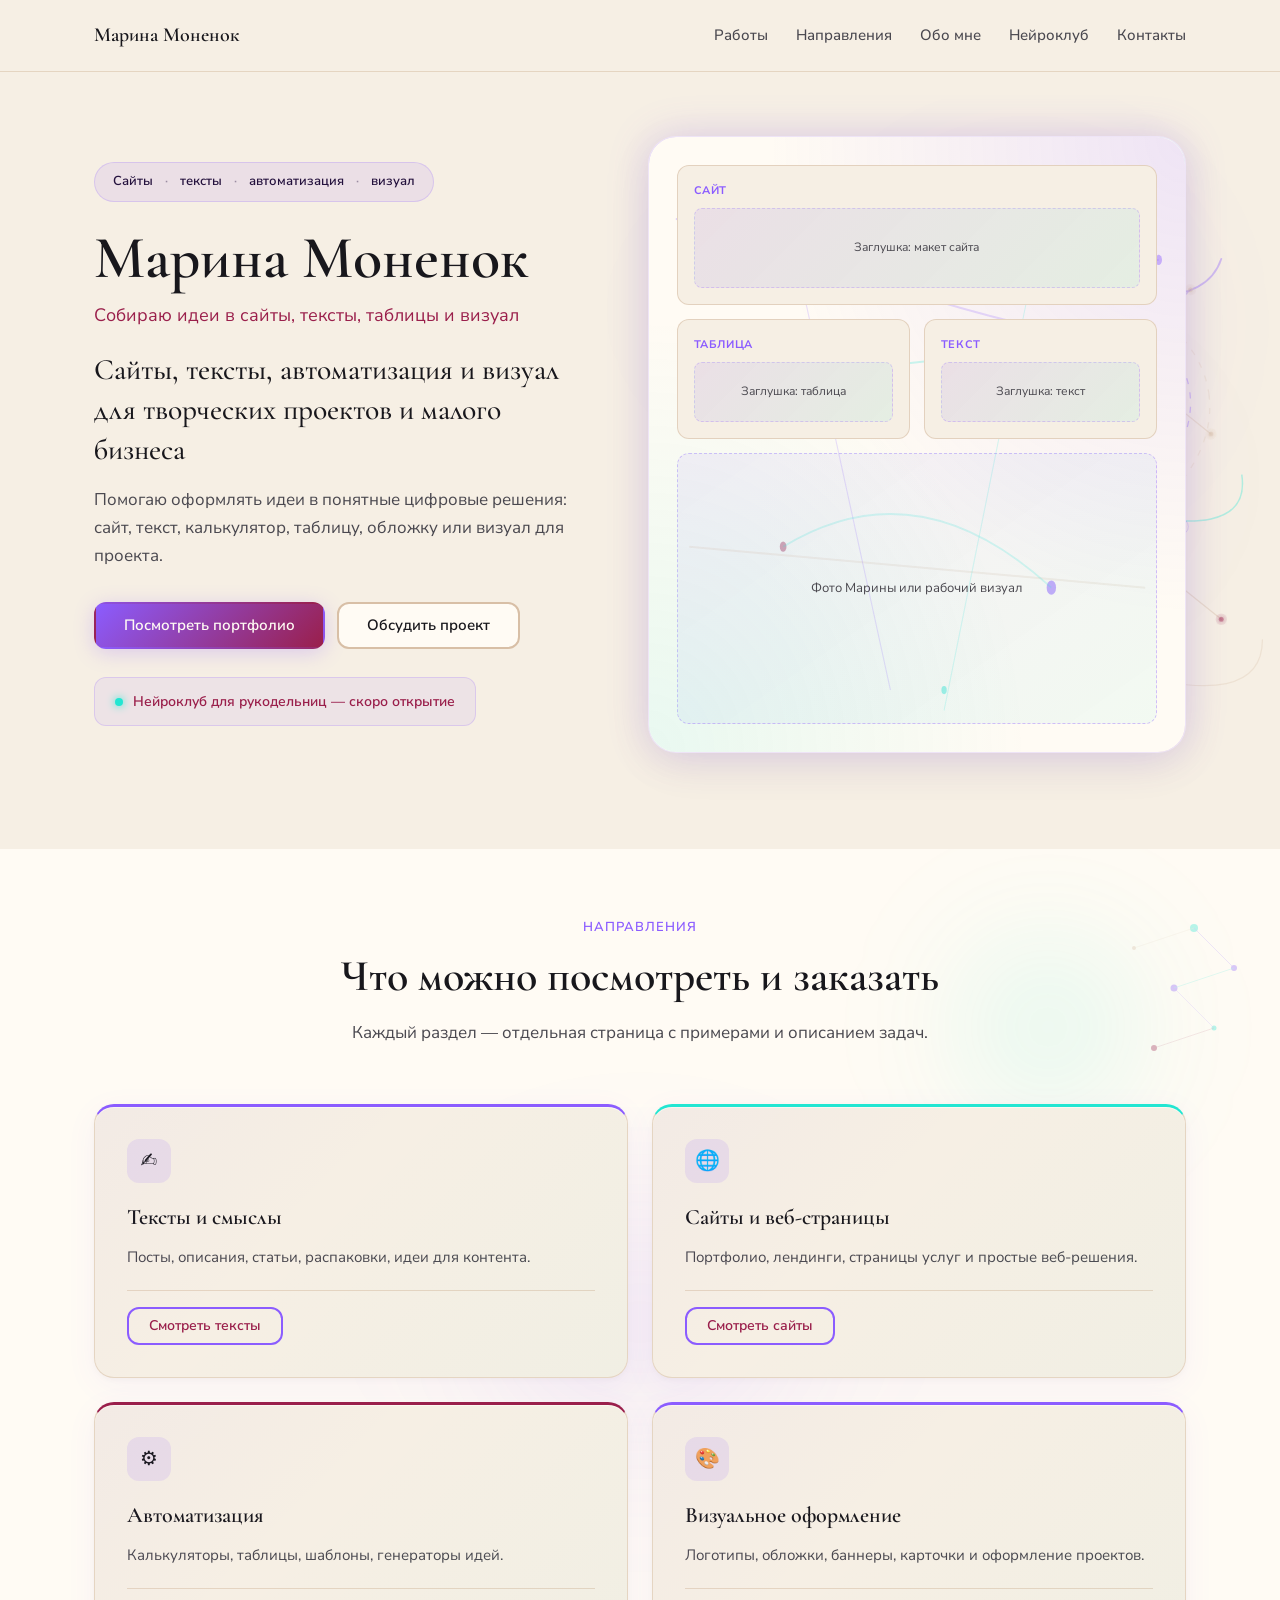
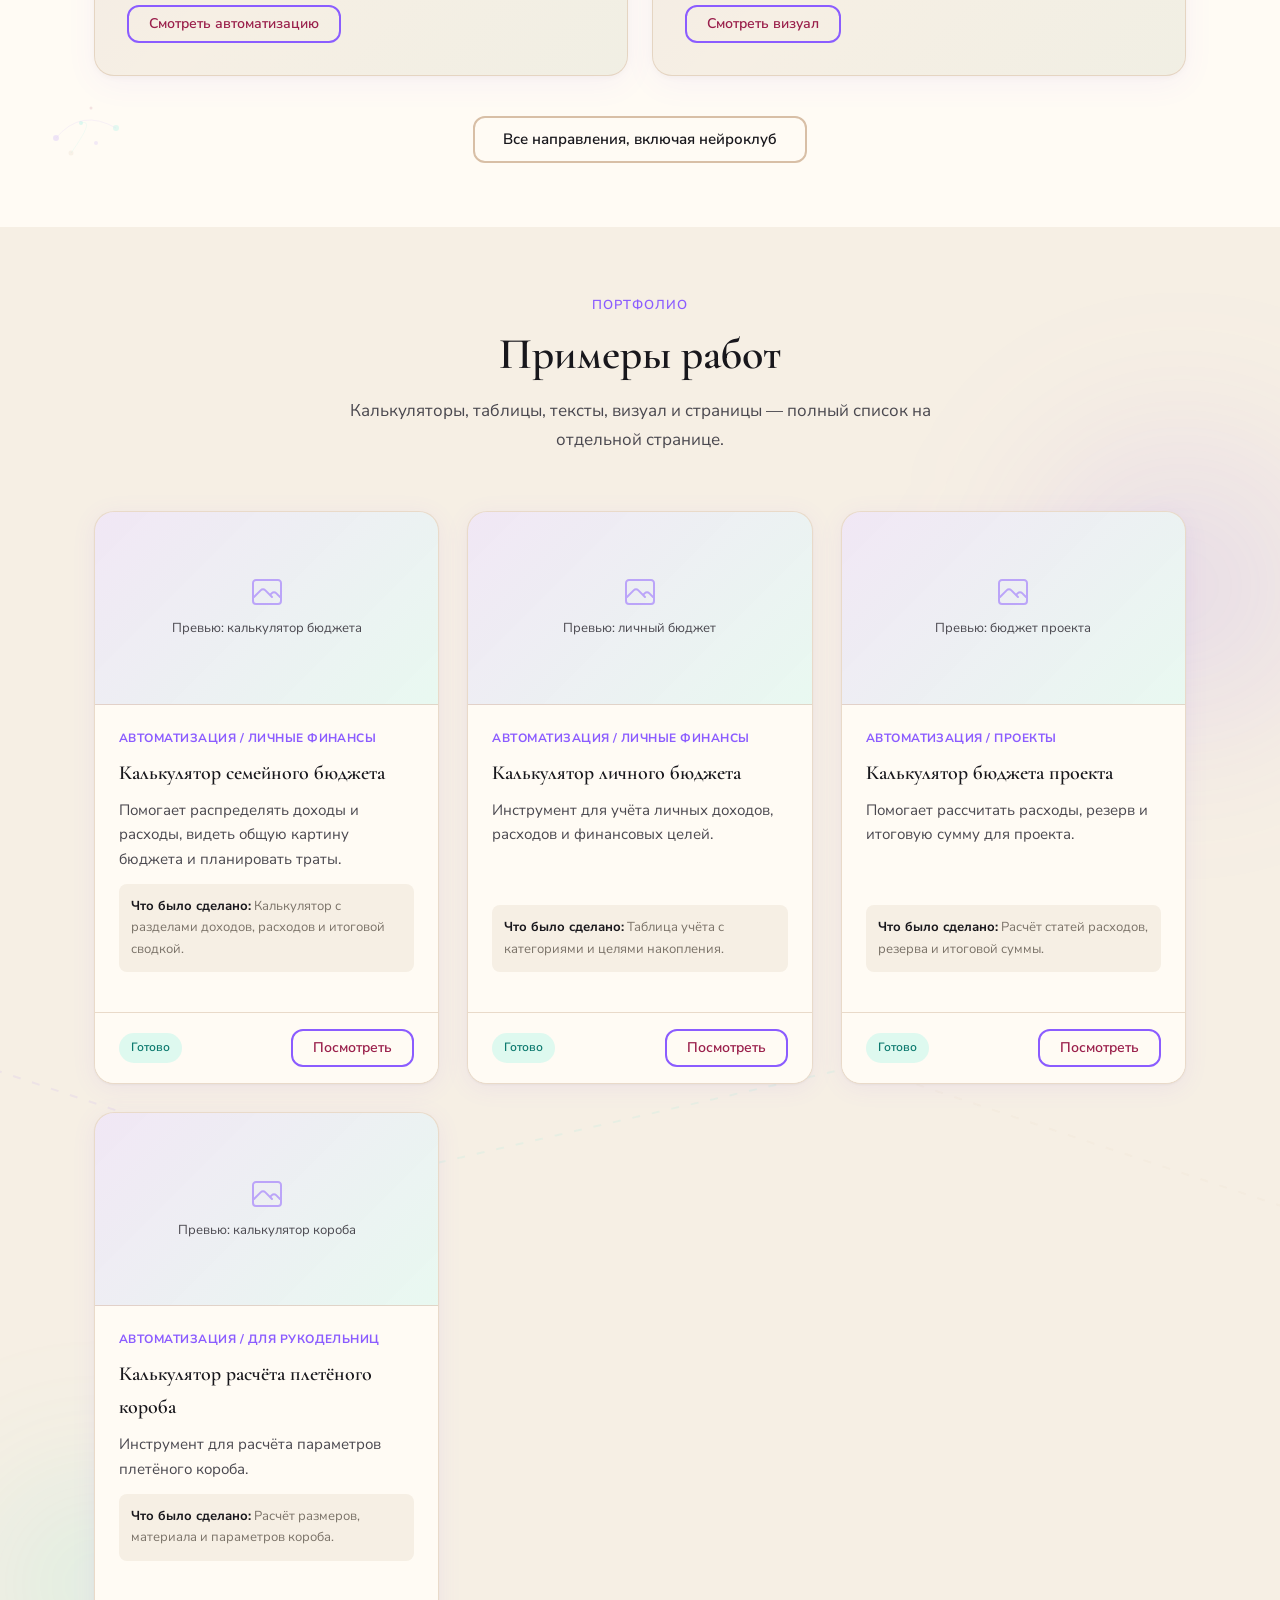
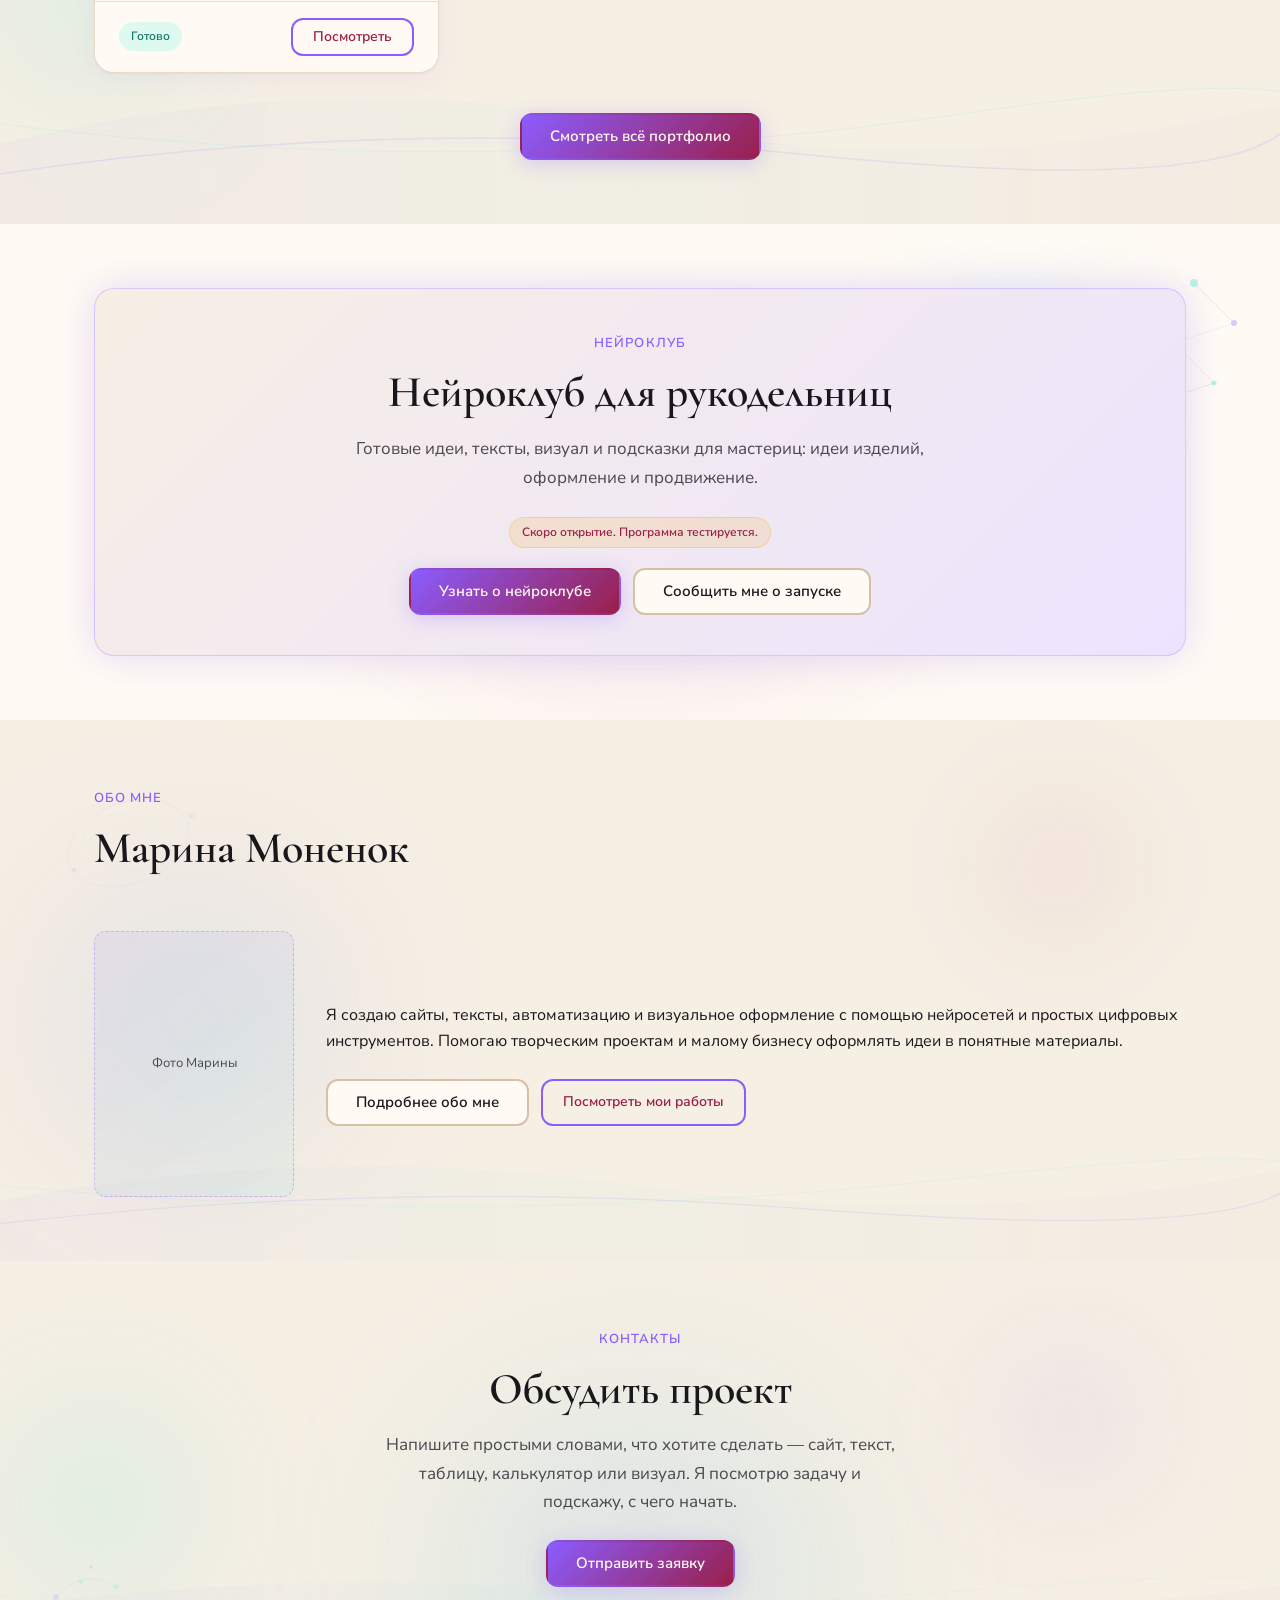
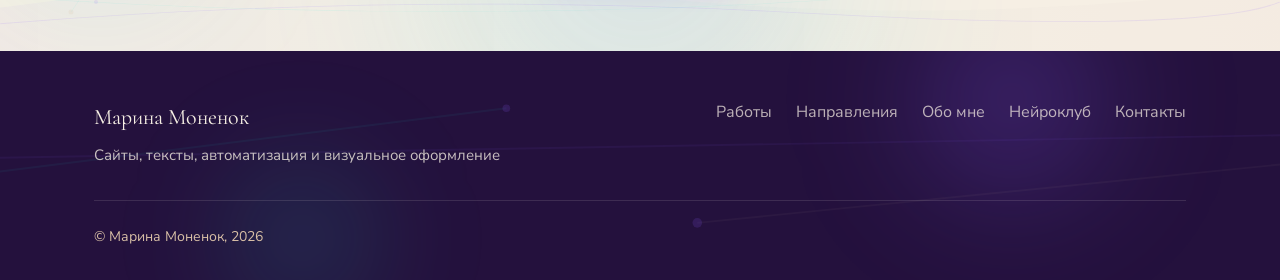
==== index.html @ 96274620 "цвет отдельные страницы" ====
<!DOCTYPE html>
<html lang="ru">
<head>
  <meta charset="UTF-8">
  <meta name="viewport" content="width=device-width, initial-scale=1.0">
  <meta name="description" content="Марина Моненок — сайты, тексты, автоматизация и визуал для творческих проектов и малого бизнеса">
  <title>Марина Моненок — сайты, тексты, автоматизация и визуал</title>
  <link rel="preconnect" href="https://fonts.googleapis.com">
  <link rel="preconnect" href="https://fonts.gstatic.com" crossorigin>
  <link href="https://fonts.googleapis.com/css2?family=Cormorant+Garamond:wght@500;600;700&family=Nunito+Sans:wght@400;500;600;700&display=swap" rel="stylesheet">
  <link rel="stylesheet" href="css/styles.css">
</head>
<body data-page="home">

  <div id="site-header"></div>

  <main>

    <!-- Главный экран -->
    <section id="hero" class="section section--hero">
      <div class="container">
        <div class="hero__grid">
          <div class="hero__content">
            <div class="hero__badge">
              <span>Сайты</span><span>тексты</span><span>автоматизация</span><span>визуал</span>
            </div>
            <h1 class="hero__name">Марина Моненок</h1>
            <p class="hero__tagline">Собираю идеи в сайты, тексты, таблицы и визуал</p>
            <p class="hero__title">Сайты, тексты, автоматизация и визуал для творческих проектов и малого бизнеса</p>
            <p class="hero__subtitle">Помогаю оформлять идеи в понятные цифровые решения: сайт, текст, калькулятор, таблицу, обложку или визуал для проекта.</p>
            <div class="hero__actions btn-group">
              <a href="portfolio.html" class="btn btn--primary">Посмотреть портфолио</a>
              <a href="contacts.html" class="btn btn--secondary">Обсудить проект</a>
            </div>
            <a href="neuroclub.html" class="hero__notice">
              <span class="hero__notice-dot"></span>
              Нейроклуб для рукодельниц — скоро открытие
            </a>
          </div>
          <div class="hero__visual">
            <div id="neural-hero-art" class="neural-hero-art"></div>
            <div class="hero__collage">
              <div class="hero__collage-frame">
                <div class="hero__collage-windows">
                  <div class="hero__window hero__window--site">
                    <p class="hero__window-label">Сайт</p>
                    <div class="hero__window-placeholder">Заглушка: макет сайта</div>
                  </div>
                  <div class="hero__window">
                    <p class="hero__window-label">Таблица</p>
                    <div class="hero__window-placeholder">Заглушка: таблица</div>
                  </div>
                  <div class="hero__window">
                    <p class="hero__window-label">Текст</p>
                    <div class="hero__window-placeholder">Заглушка: текст</div>
                  </div>
                </div>
                <div class="hero__collage-photo img-placeholder img-placeholder--wide">
                  <span>Фото Марины или рабочий визуал</span>
                </div>
              </div>
            </div>
          </div>
        </div>
      </div>
    </section>

    <!-- Краткие направления -->
    <section id="directions-preview" class="section section--directions section--preview">
      <div class="container">
        <header class="section-header section-header--center">
          <span class="section-label">Направления</span>
          <h2 class="section-title">Что можно посмотреть и заказать</h2>
          <p class="section-subtitle">Каждый раздел — отдельная страница с примерами и описанием задач.</p>
        </header>
        <div class="directions-grid directions-grid--home">
          <article class="direction-card">
            <div class="direction-card__icon">✍️</div>
            <h3 class="direction-card__title">Тексты и смыслы</h3>
            <p class="direction-card__text">Посты, описания, статьи, распаковки, идеи для контента.</p>
            <div class="direction-card__footer">
              <a href="texts.html" class="btn btn--outline btn--small">Смотреть тексты</a>
            </div>
          </article>
          <article class="direction-card">
            <div class="direction-card__icon">🌐</div>
            <h3 class="direction-card__title">Сайты и веб-страницы</h3>
            <p class="direction-card__text">Портфолио, лендинги, страницы услуг и простые веб-решения.</p>
            <div class="direction-card__footer">
              <a href="web.html" class="btn btn--outline btn--small">Смотреть сайты</a>
            </div>
          </article>
          <article class="direction-card">
            <div class="direction-card__icon">⚙️</div>
            <h3 class="direction-card__title">Автоматизация</h3>
            <p class="direction-card__text">Калькуляторы, таблицы, шаблоны, генераторы идей.</p>
            <div class="direction-card__footer">
              <a href="automation.html" class="btn btn--outline btn--small">Смотреть автоматизацию</a>
            </div>
          </article>
          <article class="direction-card">
            <div class="direction-card__icon">🎨</div>
            <h3 class="direction-card__title">Визуальное оформление</h3>
            <p class="direction-card__text">Логотипы, обложки, баннеры, карточки и оформление проектов.</p>
            <div class="direction-card__footer">
              <a href="visual.html" class="btn btn--outline btn--small">Смотреть визуал</a>
            </div>
          </article>
        </div>
        <div class="preview-more">
          <a href="directions.html" class="btn btn--secondary">Все направления, включая нейроклуб</a>
        </div>
      </div>
    </section>

    <!-- Короткое портфолио (4 карточки) -->
    <section id="portfolio-preview" class="section section--portfolio section--preview neuro-deco neuro-deco--portfolio">
      <div class="container">
        <header class="section-header section-header--center">
          <span class="section-label">Портфолио</span>
          <h2 class="section-title">Примеры работ</h2>
          <p class="section-subtitle">Калькуляторы, таблицы, тексты, визуал и страницы — полный список на отдельной странице.</p>
        </header>
        <div id="portfolio-grid" class="portfolio-grid" data-limit="4"></div>
        <div class="preview-more">
          <a href="portfolio.html" class="btn btn--primary">Смотреть всё портфолио</a>
        </div>
      </div>
    </section>

    <!-- Короткий блок нейроклуба -->
    <section id="neuroclub-preview" class="section section--neuroclub section--preview">
      <div class="container">
        <div class="home-neuroclub-teaser">
          <span class="section-label">Нейроклуб</span>
          <h2 class="section-title">Нейроклуб для рукодельниц</h2>
          <p class="section-subtitle">Готовые идеи, тексты, визуал и подсказки для мастериц: идеи изделий, оформление и продвижение.</p>
          <p style="margin-bottom: 20px;"><span class="status status--soon">Скоро открытие. Программа тестируется.</span></p>
          <div class="btn-group" style="justify-content: center;">
            <a href="neuroclub.html" class="btn btn--primary">Узнать о нейроклубе</a>
            <a href="contacts.html" class="btn btn--secondary">Сообщить мне о запуске</a>
          </div>
        </div>
      </div>
    </section>

    <!-- Кратко обо мне -->
    <section id="about-preview" class="section section--about section--preview">
      <div class="container">
        <header class="section-header">
          <span class="section-label">Обо мне</span>
          <h2 class="section-title">Марина Моненок</h2>
        </header>
        <div class="about-preview">
          <div class="about-preview__photo">
            <div class="img-placeholder img-placeholder--portrait"><span>Фото Марины</span></div>
          </div>
          <div>
            <p>Я создаю сайты, тексты, автоматизацию и визуальное оформление с помощью нейросетей и простых цифровых инструментов. Помогаю творческим проектам и малому бизнесу оформлять идеи в понятные материалы.</p>
            <div class="btn-group" style="margin-top: 24px;">
              <a href="about.html" class="btn btn--secondary">Подробнее обо мне</a>
              <a href="portfolio.html" class="btn btn--outline btn--small">Посмотреть мои работы</a>
            </div>
          </div>
        </div>
      </div>
    </section>

    <!-- Контакты (превью) -->
    <section id="contacts-preview" class="section section--contacts section--preview neuro-deco neuro-deco--contacts">
      <div class="container">
        <div class="home-contacts-teaser">
          <span class="section-label">Контакты</span>
          <h2 class="section-title">Обсудить проект</h2>
          <p>Напишите простыми словами, что хотите сделать — сайт, текст, таблицу, калькулятор или визуал. Я посмотрю задачу и подскажу, с чего начать.</p>
          <a href="contacts.html" class="btn btn--primary">Отправить заявку</a>
        </div>
      </div>
    </section>

  </main>

  <div id="site-footer"></div>

  <script src="js/neural-hero-art.js"></script>
  <script src="js/section-bg.js"></script>
  <script src="js/layout.js"></script>
  <script src="js/portfolio-data.js"></script>
  <script src="js/main.js"></script>
</body>
</html>
---- css/styles.css ----
@import url('section-bg.css');
@import url('neural-hero-art.css');

/* ============================================================
   Марина Моненок — Портфолио
   Палитра, секции, neuro-декор, адаптив
   ============================================================ */

/* --- Цветовая палитра (менять здесь) --- */
:root {
  /* Основа — светлая AI-студия */
  --milk: #F6EFE4;
  --warm-white: #FFFBF4;
  --graphite: #18171C;
  --text-muted: #4A484F;

  /* Из логотипа */
  --cherry: #9A1F4B;
  --cherry-hover: #801940;
  --champagne: #D8BFA6;

  /* Нейро-акценты */
  --neuro-purple: #8B5CFF;
  --neuro-cyan: #22E6D2;
  --cosmic: #24113D;
  --gold: #F2B84B;
  --neuro-black: #0E0B16;

  /* Совместимость имён */
  --linen: #EDE3FF;
  --coffee: var(--champagne);
  --plum: var(--cosmic);
  --lavender: var(--neuro-purple);

  --border-light: rgba(216, 191, 166, 0.55);
  --field-white: #FFFFFF;

  --gradient-cta: linear-gradient(135deg, #8B5CFF 0%, #9A1F4B 100%);
  --gradient-neuro: linear-gradient(135deg, #8B5CFF 0%, #9A1F4B 100%);
  --glow-purple: 0 0 40px rgba(139, 92, 255, 0.22);
  --glow-cyan: 0 0 32px rgba(34, 230, 210, 0.18);
  --glow-form: 0 8px 48px rgba(139, 92, 255, 0.12), 0 0 24px rgba(34, 230, 210, 0.08);

  --font-heading: 'Cormorant Garamond', Georgia, serif;
  --font-body: 'Nunito Sans', system-ui, sans-serif;

  --radius-sm: 8px;
  --radius-md: 12px;
  --radius-lg: 20px;
  --radius-xl: 28px;

  --header-height: 72px;
  --container-max: 1140px;
  --section-padding: 88px;

  /* Neuro-паттерны */
  --neuro-dot: radial-gradient(circle, rgba(139, 92, 255, 0.35) 1.2px, transparent 1.2px),
               radial-gradient(circle, rgba(34, 230, 210, 0.25) 1px, transparent 1px);
  --neuro-grid: linear-gradient(rgba(216, 191, 166, 0.35) 1px, transparent 1px),
                linear-gradient(90deg, rgba(216, 191, 166, 0.35) 1px, transparent 1px);
  --neuro-glow: radial-gradient(ellipse at 70% 40%, rgba(139, 92, 255, 0.14) 0%, transparent 55%),
                radial-gradient(ellipse at 30% 70%, rgba(34, 230, 210, 0.1) 0%, transparent 50%);
}

*, *::before, *::after { box-sizing: border-box; margin: 0; padding: 0; }

html {
  scroll-behavior: smooth;
  scroll-padding-top: calc(var(--header-height) + 16px);
}

body {
  font-family: var(--font-body);
  font-size: 16px;
  line-height: 1.65;
  color: var(--graphite);
  background: var(--milk);
  -webkit-font-smoothing: antialiased;
}

img { max-width: 100%; height: auto; display: block; }
a { color: var(--cherry); text-decoration: none; transition: color 0.2s; }
a:hover { color: var(--cherry-hover); }
ul { list-style: none; }

.container {
  width: 100%;
  max-width: var(--container-max);
  margin: 0 auto;
  padding: 0 24px;
}

/* ============================================================
   NEURO-ДЕКОР — базовые классы (слои в section-bg.css + section-bg.js)
   ============================================================ */
.neuro-deco {
  position: relative;
  isolation: isolate;
  overflow: hidden;
}

.neuro-deco > .container,
.neuro-deco > .footer__inner-wrap {
  position: relative;
  z-index: 2;
}

.neuro-lines {
  position: absolute;
  inset: 0;
  width: 100%;
  height: 100%;
  pointer-events: none;
  z-index: 1;
  opacity: 0.35;
}

.neuro-lines line { stroke: var(--neuro-purple); stroke-width: 1.2; }
.neuro-lines circle { fill: var(--neuro-cyan); stroke: var(--neuro-cyan); }

/* ============================================================
   ТИПОГРАФИКА
   ============================================================ */
.section-label {
  display: inline-block;
  font-size: 0.8125rem;
  font-weight: 600;
  letter-spacing: 0.08em;
  text-transform: uppercase;
  color: var(--neuro-purple);
  margin-bottom: 12px;
}

.section-title {
  font-family: var(--font-heading);
  font-size: clamp(2rem, 4vw, 2.75rem);
  font-weight: 600;
  line-height: 1.2;
  color: var(--graphite);
  margin-bottom: 16px;
}

.section-subtitle {
  font-size: 1.0625rem;
  color: var(--text-muted);
  max-width: 640px;
  line-height: 1.7;
}

.section-header { margin-bottom: 56px; }
.section-header--center { text-align: center; }
.section-header--center .section-subtitle { margin-left: auto; margin-right: auto; }

.subsection-title {
  font-family: var(--font-heading);
  font-size: 1.375rem;
  font-weight: 600;
  margin-bottom: 20px;
  color: var(--graphite);
}

/* ============================================================
   КНОПКИ
   ============================================================ */
.btn {
  display: inline-flex;
  align-items: center;
  justify-content: center;
  gap: 8px;
  padding: 14px 28px;
  font-family: var(--font-body);
  font-size: 0.9375rem;
  font-weight: 600;
  line-height: 1;
  border-radius: var(--radius-md);
  border: 2px solid transparent;
  cursor: pointer;
  transition: all 0.25s ease;
  text-decoration: none;
}

.btn--primary {
  background: var(--gradient-cta);
  color: var(--warm-white);
  border-color: transparent;
  box-shadow: 0 4px 20px rgba(139, 92, 255, 0.25);
}
.btn--primary:hover {
  background: linear-gradient(135deg, #7a4de8 0%, var(--cherry-hover) 100%);
  border-color: transparent;
  color: var(--warm-white);
  transform: translateY(-2px);
  box-shadow: var(--glow-purple), 0 6px 24px rgba(154, 31, 75, 0.3);
}

.btn--secondary {
  background: var(--warm-white);
  color: var(--graphite);
  border-color: var(--champagne);
}
.btn--secondary:hover {
  border-color: var(--neuro-purple);
  color: var(--neuro-purple);
  background: rgba(139, 92, 255, 0.06);
  box-shadow: var(--glow-purple);
}

.btn--gold {
  background: var(--gold);
  color: var(--cosmic);
  border-color: var(--gold);
}
.btn--gold:hover {
  background: #e5a83e;
  color: var(--cosmic);
  box-shadow: 0 4px 16px rgba(242, 184, 75, 0.35);
}

.btn--outline {
  background: transparent;
  color: var(--cherry);
  border-color: var(--neuro-purple);
}
.btn--outline:hover {
  background: var(--neuro-purple);
  color: var(--warm-white);
  border-color: var(--neuro-purple);
}

.btn--outline-light {
  background: var(--warm-white);
  color: var(--graphite);
  border-color: rgba(139, 92, 255, 0.45);
}
.btn--outline-light:hover {
  border-color: var(--neuro-purple);
  color: var(--neuro-purple);
  background: rgba(139, 92, 255, 0.08);
  box-shadow: var(--glow-purple);
}

.btn--small { padding: 10px 20px; font-size: 0.875rem; }
.btn-group { display: flex; flex-wrap: wrap; gap: 12px; }

/* ============================================================
   ЗАГЛУШКИ ИЗОБРАЖЕНИЙ (заменить на <img> позже)
   ============================================================ */
.img-placeholder {
  display: flex;
  align-items: center;
  justify-content: center;
  flex-direction: column;
  gap: 10px;
  background: linear-gradient(145deg, rgba(139, 92, 255, 0.08), rgba(34, 230, 210, 0.06));
  border: 1px dashed rgba(139, 92, 255, 0.35);
  border-radius: var(--radius-md);
  color: var(--text-muted);
  font-size: 0.8125rem;
  text-align: center;
  padding: 16px;
}

.img-placeholder svg {
  width: 32px;
  height: 32px;
  opacity: 0.5;
  stroke: var(--neuro-purple);
}

.img-placeholder--preview {
  aspect-ratio: 16 / 10;
  width: 100%;
  margin-bottom: 16px;
  background: linear-gradient(135deg, rgba(139, 92, 255, 0.12), rgba(34, 230, 210, 0.1));
}

.img-placeholder--square { aspect-ratio: 1; }
.img-placeholder--portrait { aspect-ratio: 3 / 4; }
.img-placeholder--wide { aspect-ratio: 16 / 9; }

/* ============================================================
   ШАПКА
   ============================================================ */
.header {
  position: fixed;
  top: 0; left: 0; right: 0;
  z-index: 1000;
  height: var(--header-height);
  background: rgba(246, 239, 228, 0.92);
  backdrop-filter: blur(14px);
  border-bottom: 1px solid var(--border-light);
}

.header--scrolled {
  box-shadow: 0 4px 28px rgba(139, 92, 255, 0.08);
}

.header__inner {
  display: flex;
  align-items: center;
  justify-content: space-between;
  height: 100%;
}

.header__logo {
  font-family: var(--font-heading);
  font-size: 1.25rem;
  font-weight: 600;
  color: var(--graphite);
}
.header__logo:hover { color: var(--neuro-purple); }

.nav { display: flex; align-items: center; gap: 32px; }
.nav__list { display: flex; gap: 28px; }

.nav__link {
  font-size: 0.9375rem;
  font-weight: 500;
  color: var(--text-muted);
  position: relative;
}
.nav__link::after {
  content: '';
  position: absolute;
  bottom: -4px; left: 0;
  width: 0; height: 2px;
  background: linear-gradient(90deg, var(--neuro-purple), var(--neuro-cyan));
  transition: width 0.25s;
}
.nav__link:hover,
.nav__link--active { color: var(--cherry); }
.nav__link:hover::after,
.nav__link--active::after { width: 100%; }

.nav__toggle {
  display: none;
  flex-direction: column;
  gap: 5px;
  background: none;
  border: none;
  cursor: pointer;
  padding: 8px;
}
.nav__toggle span {
  display: block;
  width: 24px; height: 2px;
  background: var(--graphite);
  border-radius: 2px;
  transition: all 0.3s;
}
.nav__toggle--open span:nth-child(1) { transform: rotate(45deg) translate(5px, 5px); }
.nav__toggle--open span:nth-child(2) { opacity: 0; }
.nav__toggle--open span:nth-child(3) { transform: rotate(-45deg) translate(5px, -5px); }

/* ============================================================
   СЕКЦИИ — базовые + фоны по блокам
   ============================================================ */
.section { padding: var(--section-padding) 0; position: relative; }

/* 1. Hero */
.section--hero {
  background: var(--milk);
  padding-top: calc(var(--header-height) + 64px);
  padding-bottom: 96px;
  min-height: 92vh;
  display: flex;
  align-items: center;
}

.hero__grid {
  display: grid;
  grid-template-columns: 1fr 1.1fr;
  gap: 48px 64px;
  align-items: center;
}

.hero__badge {
  display: inline-flex;
  flex-wrap: wrap;
  gap: 4px 12px;
  padding: 8px 18px;
  background: rgba(139, 92, 255, 0.1);
  border: 1px solid rgba(139, 92, 255, 0.2);
  border-radius: 100px;
  font-size: 0.8125rem;
  font-weight: 600;
  color: var(--cosmic);
  margin-bottom: 24px;
}

.hero__tagline {
  font-size: 1.125rem;
  color: var(--cherry);
  margin-bottom: 20px;
}

.hero__subtitle {
  font-size: 1.0625rem;
  color: var(--text-muted);
  margin-bottom: 32px;
  max-width: 480px;
}

.hero__notice {
  display: inline-flex;
  align-items: center;
  gap: 10px;
  margin-top: 28px;
  padding: 12px 20px;
  background: rgba(139, 92, 255, 0.08);
  border: 1px solid rgba(139, 92, 255, 0.2);
  border-radius: var(--radius-md);
  font-size: 0.875rem;
  font-weight: 600;
  color: var(--cherry);
}
.hero__notice-dot {
  width: 8px; height: 8px;
  background: var(--neuro-cyan);
  border-radius: 50%;
  box-shadow: 0 0 8px var(--neuro-cyan);
  animation: pulse 2s infinite;
}

.hero__badge span:not(:last-child)::after {
  content: '·';
  margin-left: 12px;
  opacity: 0.4;
}

.hero__name {
  font-family: var(--font-heading);
  font-size: clamp(2.5rem, 5vw, 3.75rem);
  font-weight: 600;
  line-height: 1.08;
  color: var(--graphite);
  margin-bottom: 10px;
}

.hero__title {
  font-family: var(--font-heading);
  font-size: clamp(1.35rem, 2.5vw, 1.85rem);
  font-weight: 500;
  line-height: 1.35;
  margin-bottom: 16px;
}

@keyframes pulse { 0%, 100% { opacity: 1; } 50% { opacity: 0.35; } }

.hero__collage {
  position: relative;
  min-height: 420px;
}

.hero__collage-windows {
  display: grid;
  grid-template-columns: 1fr 1fr;
  gap: 14px;
}

.hero__window--site { grid-column: span 2; min-height: 130px; }

.hero__collage-frame {
  position: relative;
  background: var(--warm-white);
  border-radius: var(--radius-xl);
  padding: 28px;
  border: 1px solid rgba(139, 92, 255, 0.15);
  box-shadow: var(--glow-purple), 0 12px 48px rgba(24, 23, 28, 0.06);
}

.hero__window {
  background: var(--milk);
  border-radius: var(--radius-md);
  padding: 16px;
  border: 1px solid rgba(216, 191, 166, 0.6);
  min-height: 100px;
  transition: box-shadow 0.25s;
}
.hero__window:hover {
  box-shadow: 0 0 20px rgba(34, 230, 210, 0.15);
}

.hero__window-label {
  font-size: 0.6875rem;
  font-weight: 700;
  text-transform: uppercase;
  letter-spacing: 0.06em;
  color: var(--neuro-purple);
  margin-bottom: 8px;
}
.hero__window-placeholder {
  height: 60px;
  background: linear-gradient(135deg, rgba(139, 92, 255, 0.1), rgba(34, 230, 210, 0.08));
  border-radius: var(--radius-sm);
  display: flex;
  align-items: center;
  justify-content: center;
  font-size: 0.75rem;
  color: var(--text-muted);
}
.hero__window--site .hero__window-placeholder { height: 80px; }

.hero__collage-photo {
  margin-top: 14px;
}

/* 2. Направления */
.section--directions { background: var(--warm-white); }

.directions-grid {
  display: grid;
  grid-template-columns: repeat(2, 1fr);
  gap: 32px;
}
.directions-grid__wide { grid-column: span 2; }

.direction-card {
  background: var(--milk);
  border: 1px solid var(--border-light);
  border-top: 3px solid var(--neuro-purple);
  border-radius: var(--radius-lg);
  padding: 32px;
  display: flex;
  flex-direction: column;
  transition: box-shadow 0.3s, transform 0.3s;
}
.direction-card:nth-child(2) { border-top-color: var(--neuro-cyan); }
.direction-card:nth-child(3) { border-top-color: var(--cherry); }
.direction-card:nth-child(4) { border-top-color: var(--neuro-purple); }

.direction-card:hover {
  box-shadow: var(--glow-purple);
  transform: translateY(-3px);
}

.direction-card--neuroclub {
  background: linear-gradient(135deg, var(--milk) 0%, #EDE3FF 100%);
  border-top-color: var(--cherry);
  border-color: rgba(139, 92, 255, 0.25);
}

.direction-card__icon {
  width: 44px; height: 44px;
  background: rgba(139, 92, 255, 0.12);
  border-radius: var(--radius-md);
  display: flex;
  align-items: center;
  justify-content: center;
  font-size: 1.25rem;
  margin-bottom: 16px;
}
.direction-card--neuroclub .direction-card__icon {
  background: var(--gradient-neuro);
  color: var(--warm-white);
}

.direction-card__text {
  font-size: 0.9375rem;
  color: var(--text-muted);
  margin-bottom: 20px;
  flex-grow: 1;
}
.direction-card__title {
  font-family: var(--font-heading);
  font-size: 1.375rem;
  font-weight: 600;
  margin-bottom: 10px;
}

.direction-card__footer {
  display: flex;
  align-items: center;
  justify-content: space-between;
  flex-wrap: wrap;
  gap: 12px;
  padding-top: 16px;
  border-top: 1px solid var(--border-light);
}

/* 3. Портфолио */
.section--portfolio { background: var(--milk); }

.portfolio-filters {
  display: flex;
  flex-wrap: wrap;
  gap: 10px;
  margin-bottom: 48px;
  padding-top: 8px;
}

.filter-btn {
  padding: 11px 20px;
  font-family: var(--font-body);
  font-size: 0.875rem;
  font-weight: 600;
  color: var(--graphite);
  background: var(--warm-white);
  border: 1px solid rgba(139, 92, 255, 0.4);
  border-radius: 100px;
  cursor: pointer;
  transition: all 0.2s;
}
.filter-btn:hover {
  border-color: var(--neuro-purple);
  color: var(--neuro-purple);
  box-shadow: var(--glow-purple);
}
.filter-btn--active {
  background: var(--neuro-purple);
  color: var(--warm-white);
  border-color: var(--neuro-purple);
  box-shadow: var(--glow-purple);
}

.portfolio-grid {
  display: grid;
  grid-template-columns: repeat(auto-fill, minmax(320px, 1fr));
  gap: 28px;
}

.portfolio-card {
  background: var(--warm-white);
  border: 1px solid var(--border-light);
  border-radius: var(--radius-lg);
  padding: 0;
  overflow: hidden;
  display: flex;
  flex-direction: column;
  transition: box-shadow 0.3s, transform 0.3s;
}
.portfolio-card--hidden { display: none; }

.portfolio-card__preview {
  margin-bottom: 0;
  border-radius: 0;
  border: none;
  border-bottom: 1px solid var(--border-light);
  aspect-ratio: 16 / 9;
}

.portfolio-card__body { padding: 24px; flex-grow: 1; display: flex; flex-direction: column; }

.portfolio-card__title {
  font-family: var(--font-heading);
  font-size: 1.25rem;
  font-weight: 600;
  margin-bottom: 8px;
}

.portfolio-card:hover {
  box-shadow: var(--glow-purple), 0 10px 36px rgba(24, 23, 28, 0.08);
  transform: translateY(-3px);
}

.portfolio-card__category {
  font-size: 0.75rem;
  font-weight: 700;
  text-transform: uppercase;
  letter-spacing: 0.04em;
  color: var(--neuro-purple);
  margin-bottom: 8px;
}
.portfolio-card__desc {
  font-size: 0.9375rem;
  color: var(--text-muted);
  margin-bottom: 12px;
}
.portfolio-card__done {
  font-size: 0.8125rem;
  color: #7a7268;
  padding: 12px;
  background: var(--milk);
  border-radius: var(--radius-sm);
  margin-bottom: 16px;
  margin-top: auto;
}
.portfolio-card__done strong { color: var(--graphite); }

.portfolio-card__footer {
  display: flex;
  align-items: center;
  justify-content: space-between;
  flex-wrap: wrap;
  gap: 12px;
  padding: 16px 24px;
  border-top: 1px solid var(--border-light);
  background: var(--warm-white);
}

.portfolio-cta { text-align: center; margin-top: 56px; }

/* 4. Тексты */
.section--texts { background: var(--warm-white); }

.text-flow {
  display: grid;
  grid-template-columns: 1fr auto 1fr auto 1fr;
  align-items: stretch;
  gap: 8px;
  margin-bottom: 40px;
  padding: 28px;
  background: var(--milk);
  border-radius: var(--radius-lg);
  border: 1px solid var(--border-light);
  position: relative;
  z-index: 1;
}
.text-flow__step {
  padding: 20px 18px;
  background: var(--warm-white);
  border-radius: var(--radius-md);
  border: 1px solid rgba(139, 92, 255, 0.2);
  text-align: center;
}
.text-flow__dot {
  display: block;
  width: 10px;
  height: 10px;
  margin: 0 auto 12px;
  border-radius: 50%;
  background: var(--neuro-cyan);
  box-shadow: 0 0 12px rgba(34, 230, 210, 0.45);
}
.text-flow__dot--purple {
  background: var(--neuro-purple);
  box-shadow: 0 0 12px rgba(139, 92, 255, 0.45);
}
.text-flow__dot--cherry {
  background: var(--cherry);
  box-shadow: 0 0 12px rgba(154, 31, 75, 0.35);
}
.text-flow__title {
  font-size: 1rem;
  font-weight: 700;
  margin-bottom: 8px;
  color: var(--graphite);
}
.text-flow__text {
  font-size: 0.8125rem;
  color: var(--text-muted);
  line-height: 1.55;
}
.text-flow__arrow {
  display: flex;
  align-items: center;
  color: var(--neuro-cyan);
  font-weight: 700;
  font-size: 1.25rem;
  padding: 0 4px;
}

.feature-item__text { font-size: 0.9375rem; color: var(--text-muted); }

.before-after {
  background: var(--milk);
  border-radius: var(--radius-lg);
  padding: 28px;
  border: 1px solid var(--border-light);
  position: relative;
  z-index: 1;
}
.before-after__label { color: var(--champagne); }
.before-after__label--after { color: var(--cherry); }
.before-after__block {
  margin-bottom: 20px;
  padding: 16px;
  background: var(--warm-white);
  border-radius: var(--radius-md);
  border: 1px solid var(--border-light);
}
.before-after__block--after {
  border: 2px solid var(--cherry);
  border-top: 3px solid var(--neuro-purple);
  box-shadow: var(--glow-purple);
}
.before-after__block--after .before-after__text { color: var(--cherry); font-weight: 500; }
.before-after__divider {
  height: 1px;
  background: linear-gradient(90deg, var(--champagne), var(--neuro-cyan));
  margin: 16px 0;
  position: relative;
}
.before-after__divider::after {
  content: '→';
  position: absolute;
  right: 0; top: 50%;
  transform: translateY(-50%);
  background: var(--milk);
  padding-left: 12px;
  color: var(--neuro-purple);
  font-weight: 700;
}

/* 5. Сайты */
.section--sites { background: var(--milk); }

.sites-mockup {
  background: var(--cosmic);
  border: 1px solid rgba(139, 92, 255, 0.3);
  border-radius: var(--radius-xl);
  padding: 24px;
  position: relative;
  min-height: 380px;
  box-shadow: var(--glow-purple), var(--glow-cyan);
}

.sites-mockup__screen {
  background: rgba(255, 251, 244, 0.06);
  border-radius: var(--radius-md);
  border: 1px solid rgba(34, 230, 210, 0.25);
  overflow: hidden;
}

.sites-mockup__bar {
  height: 28px;
  background: rgba(139, 92, 255, 0.2);
  display: flex;
  align-items: center;
  gap: 6px;
  padding: 0 12px;
}
.sites-mockup__dot {
  width: 8px; height: 8px;
  border-radius: 50%;
  background: var(--neuro-cyan);
  opacity: 0.8;
  box-shadow: 0 0 6px var(--neuro-cyan);
}

.sites-mockup__neuro { opacity: 0.2; }

/* 6. Автоматизация — светлый фон, тёмный визуал */
.section--automation {
  background: var(--warm-white);
  color: var(--graphite);
}
.section--automation .section-label { color: var(--neuro-purple); }
.section--automation .section-title { color: var(--graphite); }
.section--automation .section-subtitle { color: var(--text-muted); }

.automation-mini-card {
  padding: 18px;
  background: var(--milk);
  border-radius: var(--radius-md);
  border: 1px solid var(--border-light);
  color: var(--graphite);
}
.automation-mini-card__title {
  font-weight: 600;
  font-size: 0.9375rem;
  margin-bottom: 4px;
  color: var(--neuro-purple);
}

.automation-showcase {
  background: var(--cosmic);
  border-radius: var(--radius-lg);
  padding: 24px;
  color: var(--milk);
  min-height: 320px;
  border: 1px solid rgba(139, 92, 255, 0.35);
  box-shadow: var(--glow-purple);
}
.automation-showcase__header {
  border-bottom-color: rgba(34, 230, 210, 0.3);
}
.automation-showcase__title { color: var(--milk); }

.automation-table-mock th {
  background: rgba(139, 92, 255, 0.2);
  color: var(--warm-white);
}
.automation-table-mock td {
  border-bottom-color: rgba(216, 191, 166, 0.2);
  color: rgba(246, 239, 228, 0.9);
}
.automation-table-mock td:last-child {
  color: var(--neuro-cyan);
  font-weight: 600;
}

.section--automation .example-item {
  background: var(--warm-white);
  border-color: var(--border-light);
}
.section--automation .info-box {
  background: rgba(139, 92, 255, 0.08);
  border-left-color: var(--neuro-purple);
  color: var(--graphite);
}
.section--automation .info-box strong { color: var(--cherry); }

.texts-layout {
  display: grid;
  grid-template-columns: 1fr 380px;
  gap: 48px;
  align-items: start;
}

.feature-grid {
  display: grid;
  grid-template-columns: repeat(auto-fill, minmax(260px, 1fr));
  gap: 18px;
  margin-bottom: 40px;
}

.feature-item {
  padding: 22px;
  background: var(--warm-white);
  border-radius: var(--radius-md);
  border: 1px solid var(--border-light);
}
.feature-item__title { font-weight: 600; font-size: 1rem; margin-bottom: 6px; }

.before-after__text { font-size: 0.9375rem; line-height: 1.65; }
.before-after__label {
  font-size: 0.75rem;
  font-weight: 700;
  text-transform: uppercase;
  letter-spacing: 0.06em;
  margin-bottom: 10px;
}

.sites-layout {
  display: grid;
  grid-template-columns: 1fr 1fr;
  gap: 48px;
  align-items: start;
  margin-bottom: 48px;
}

.sites-mockup__content {
  padding: 20px;
  min-height: 280px;
}

.sites-mockup__neuro {
  position: absolute;
  inset: 12px;
  pointer-events: none;
}

.automation-layout {
  display: grid;
  grid-template-columns: 1fr 1.4fr 1fr;
  gap: 24px;
  align-items: start;
  margin-bottom: 48px;
}

.automation-side-cards {
  display: flex;
  flex-direction: column;
  gap: 14px;
}

.automation-mini-card__text { font-size: 0.8125rem; color: var(--text-muted); }

.automation-showcase__header {
  display: flex;
  align-items: center;
  justify-content: space-between;
  margin-bottom: 16px;
  padding-bottom: 12px;
  border-bottom: 2px solid rgba(34, 230, 210, 0.3);
}
.automation-showcase__title { font-weight: 700; font-size: 0.9375rem; }

.automation-table-mock {
  width: 100%;
  border-collapse: collapse;
  font-size: 0.8125rem;
}
.automation-table-mock th,
.automation-table-mock td {
  padding: 10px 12px;
  text-align: left;
}

/* 7. Визуал */
.section--visual { background: var(--milk); }

.visual-gallery {
  display: grid;
  grid-template-columns: repeat(3, 1fr);
  gap: 20px;
  margin-bottom: 48px;
}

.visual-gallery__item {
  background: var(--warm-white);
  border: 1px solid var(--border-light);
  border-radius: var(--radius-lg);
  overflow: hidden;
  transition: transform 0.3s, box-shadow 0.3s;
}
.visual-gallery__item:hover {
  transform: translateY(-3px);
  box-shadow: var(--glow-purple);
}

/* 8. Нейроклуб */
.section--neuroclub { background: var(--warm-white); }

.neuroclub-banner {
  background: var(--gradient-neuro);
  border-radius: var(--radius-lg);
  padding: 28px 32px;
  margin-bottom: 32px;
  color: var(--warm-white);
  box-shadow: var(--glow-purple);
}
.neuroclub-banner p { color: rgba(255, 251, 244, 0.95); }

.neuroclub-mini {
  background: var(--warm-white);
  border: 1px solid var(--border-light);
  border-radius: var(--radius-md);
  padding: 18px;
  display: flex;
  align-items: center;
  gap: 14px;
}
.neuroclub-mini__icon {
  width: 40px; height: 40px;
  background: rgba(139, 92, 255, 0.12);
  border-radius: var(--radius-sm);
  display: flex;
  align-items: center;
  justify-content: center;
  font-size: 1.125rem;
  flex-shrink: 0;
  box-shadow: 0 0 12px rgba(34, 230, 210, 0.15);
}
.neuroclub-mini__text { font-size: 0.8125rem; color: var(--text-muted); }

/* 9. Обо мне */
.section--about { background: var(--milk); }

.about-grid {
  display: grid;
  grid-template-columns: 340px 1fr;
  gap: 56px;
  align-items: start;
}

.about__photo-frame {
  background: var(--warm-white);
  border: 1px solid var(--border-light);
  border-radius: var(--radius-xl);
  overflow: hidden;
  margin-bottom: 16px;
}

.about__photo-caption {
  text-align: center;
  font-size: 0.875rem;
  color: #5a5248;
  font-style: italic;
}

.about__text p {
  margin-bottom: 16px;
  color: #5a5248;
  font-size: 1.0625rem;
}
.about__text > p:first-child {
  color: var(--graphite);
  font-size: 1.125rem;
}

.about__benefits {
  display: grid;
  grid-template-columns: repeat(2, 1fr);
  gap: 16px;
  margin: 28px 0;
}
.about__benefit {
  padding: 20px;
  background: var(--warm-white);
  border-radius: var(--radius-md);
  border: 1px solid var(--border-light);
  border-left: 3px solid var(--neuro-purple);
}
.about__benefit h3,
.about__benefit h4 {
  font-size: 0.9375rem;
  font-weight: 600;
  margin-bottom: 6px;
  color: var(--cherry);
}

/* 10. Как работать */
.section--work {
  background: var(--warm-white);
  position: relative;
}
.section--work::before {
  content: '';
  position: absolute;
  inset: 0;
  background: var(--neuro-grid);
  background-size: 56px 56px;
  opacity: 0.08;
  pointer-events: none;
}

.format-card--accent {
  border-color: var(--neuro-purple);
  background: linear-gradient(160deg, rgba(139, 92, 255, 0.08), var(--warm-white));
}

.formats-grid {
  display: grid;
  grid-template-columns: repeat(auto-fill, minmax(280px, 1fr));
  gap: 24px;
  margin-bottom: 48px;
}

.format-card {
  background: var(--milk);
  border: 1px solid var(--border-light);
  border-radius: var(--radius-lg);
  padding: 28px;
  display: flex;
  flex-direction: column;
  box-shadow:
    0 8px 32px rgba(139, 92, 255, 0.06),
    0 2px 8px rgba(24, 23, 28, 0.04);
  position: relative;
  z-index: 1;
}

.format-card::after {
  content: '';
  position: absolute;
  inset: 0;
  border-radius: inherit;
  background: linear-gradient(160deg, rgba(139, 92, 255, 0.05) 0%, transparent 50%);
  pointer-events: none;
}

.steps {
  display: grid;
  grid-template-columns: repeat(4, 1fr);
  gap: 0;
  margin: 48px 0;
  position: relative;
}

.step {
  text-align: center;
  padding: 0 12px;
  position: relative;
  z-index: 1;
}
.step__title { font-weight: 600; font-size: 0.9375rem; margin-bottom: 8px; }

.section--contacts { background: var(--milk); }

.contact-grid {
  display: grid;
  grid-template-columns: 1fr 1fr;
  gap: 64px;
  align-items: start;
}

.contact__info h2,
.contact__info h3 {
  font-family: var(--font-heading);
  font-size: 1.625rem;
  margin-bottom: 16px;
  color: var(--graphite);
}
.contact__info p { color: var(--text-muted); margin-bottom: 16px; }
.contact__examples {
  list-style: disc;
  padding-left: 20px;
  color: var(--text-muted);
  font-size: 0.9375rem;
}
.contact__examples li { margin-bottom: 8px; }

.form { display: flex; flex-direction: column; gap: 22px; }
.form__group { display: flex; flex-direction: column; gap: 6px; }
.form__label { font-size: 0.9375rem; font-weight: 600; color: var(--graphite); }
.form__input,
.form__textarea {
  padding: 14px 16px;
  font-family: var(--font-body);
  font-size: 0.9375rem;
  color: var(--graphite);
  background: var(--field-white);
  border: 1px solid var(--border-light);
  border-radius: var(--radius-md);
  transition: border-color 0.2s, box-shadow 0.2s;
  width: 100%;
}
.form__textarea { min-height: 120px; resize: vertical; }
.form__hint { font-size: 0.8125rem; color: var(--text-muted); }
.form__success--visible { display: block; }

.neuroclub-layout {
  display: grid;
  grid-template-columns: 1fr 340px;
  gap: 48px;
  align-items: start;
}
.neuroclub-side-cards {
  display: grid;
  gap: 14px;
  position: sticky;
  top: calc(var(--header-height) + 24px);
}
.neuroclub-mini__title { font-weight: 600; font-size: 0.9375rem; }

.visual-gallery__item:first-child { grid-row: span 2; }
.visual-gallery__caption {
  padding: 14px 16px;
  font-size: 0.875rem;
  font-weight: 600;
  color: var(--graphite);
  border-top: 1px solid var(--border-light);
}

.status {
  display: inline-flex;
  align-items: center;
  padding: 5px 12px;
  border-radius: 100px;
  font-size: 0.75rem;
  font-weight: 600;
}

.examples-list { display: grid; gap: 14px; margin-bottom: 36px; }
.example-item {
  display: flex;
  align-items: flex-start;
  justify-content: space-between;
  gap: 20px;
  padding: 20px 24px;
  background: var(--warm-white);
  border-radius: var(--radius-md);
  border: 1px solid var(--border-light);
  flex-wrap: wrap;
}
.example-item__content h3,
.example-item__content h4 { font-weight: 600; margin-bottom: 4px; }
.example-item__actions {
  display: flex;
  align-items: center;
  gap: 12px;
  flex-shrink: 0;
}

.section-note { margin-top: 20px; font-size: 0.9375rem; color: var(--text-muted); }

.footer__brand {
  font-family: var(--font-heading);
  font-size: 1.375rem;
  margin-bottom: 8px;
}
.footer__tagline { font-size: 0.9375rem; }
.footer__grid {
  display: grid;
  grid-template-columns: 1fr auto;
  gap: 40px;
  align-items: start;
  margin-bottom: 32px;
}
.footer__nav { display: flex; gap: 24px; flex-wrap: wrap; }
.footer__bottom {
  padding-top: 24px;
  border-top: 1px solid rgba(246, 239, 228, 0.12);
  font-size: 0.875rem;
}

.steps::before {
  content: '';
  position: absolute;
  top: 28px;
  left: 12%;
  right: 12%;
  height: 2px;
  background: linear-gradient(90deg, var(--neuro-cyan), var(--neuro-purple));
  z-index: 0;
}

.step__number {
  width: 56px; height: 56px;
  background: var(--milk);
  border: 2px solid var(--champagne);
  color: var(--graphite);
  border-radius: 50%;
  display: flex;
  align-items: center;
  justify-content: center;
  font-weight: 700;
  font-size: 1.125rem;
  margin: 0 auto 20px;
}
.step--accent .step__number {
  background: var(--cherry);
  border-color: var(--cherry);
  color: var(--warm-white);
  box-shadow: var(--glow-purple);
}
.step__text { font-size: 0.875rem; color: var(--text-muted); }

.info-box--dark {
  background: var(--cosmic);
  border-left-color: var(--neuro-cyan);
  color: var(--milk);
}
.info-box--dark p { color: rgba(246, 239, 228, 0.92); }

.contact__form-wrap {
  background: var(--warm-white);
  border: 1px solid rgba(139, 92, 255, 0.28);
  border-radius: var(--radius-xl);
  padding: 36px;
  box-shadow:
    var(--glow-form),
    0 0 80px rgba(139, 92, 255, 0.1),
    0 0 40px rgba(34, 230, 210, 0.06);
  margin-bottom: 48px;
}

.form__input:focus,
.form__textarea:focus {
  outline: none;
  border-color: var(--neuro-purple);
  box-shadow: 0 0 0 3px rgba(139, 92, 255, 0.15);
}

.form__success {
  display: none;
  padding: 32px;
  background: rgba(139, 92, 255, 0.1);
  border-radius: var(--radius-md);
  color: var(--cosmic);
  font-weight: 600;
  text-align: center;
  font-size: 1.0625rem;
}

.status--ready { background: rgba(34, 230, 210, 0.15); color: #0d7a6f; }
.status--testing { background: rgba(242, 184, 75, 0.25); color: #9a6b12; }
.status--soon { background: rgba(242, 184, 75, 0.2); color: var(--cherry); border: 1px solid rgba(242, 184, 75, 0.4); }
.status--developing { background: rgba(139, 92, 255, 0.15); color: var(--neuro-purple); }

.info-box {
  padding: 22px 26px;
  background: rgba(139, 92, 255, 0.06);
  border-radius: var(--radius-md);
  border-left: 4px solid var(--neuro-purple);
  margin: 32px 0;
}
.info-box--neutral {
  background: rgba(216, 191, 166, 0.2);
  border-left-color: var(--champagne);
}

.example-item__content p { font-size: 0.9375rem; color: var(--text-muted); }

.footer {
  background: var(--cosmic);
  color: rgba(246, 239, 228, 0.78);
  padding: 48px 0 32px;
}

.footer__brand { color: var(--milk); }
.footer__nav a { color: rgba(246, 239, 228, 0.72); }
.footer__nav a:hover { color: var(--neuro-cyan); }
.footer__bottom { color: var(--champagne); }

.home-neuroclub-teaser {
  background: linear-gradient(135deg, var(--milk) 0%, #EDE3FF 100%);
  border-radius: var(--radius-lg);
  padding: 40px;
  text-align: center;
  border: 1px solid rgba(139, 92, 255, 0.25);
  box-shadow: var(--glow-purple);
  position: relative;
  z-index: 2;
}
.home-neuroclub-teaser .section-subtitle {
  margin: 0 auto 24px;
}

/* ============================================================
   АДАПТИВ
   ============================================================ */
@media (max-width: 1024px) {
  .hero__grid { grid-template-columns: 1fr; }
  .hero__visual { order: -1; min-height: 320px; }
  .hero__collage { order: unset; min-height: 320px; }
  .texts-layout { grid-template-columns: 1fr; }
  .text-flow {
    grid-template-columns: 1fr;
    gap: 12px;
  }
  .text-flow__arrow {
    justify-content: center;
    transform: rotate(90deg);
    padding: 4px 0;
  }
  .sites-layout { grid-template-columns: 1fr; }
  .automation-layout { grid-template-columns: 1fr; }
  .automation-side-cards { display: grid; grid-template-columns: repeat(2, 1fr); }
  .visual-gallery { grid-template-columns: repeat(2, 1fr); }
  .visual-gallery__item:first-child { grid-row: span 1; }
  .neuroclub-layout { grid-template-columns: 1fr; }
  .neuroclub-side-cards { position: static; grid-template-columns: repeat(2, 1fr); }
  .about-grid { grid-template-columns: 1fr; }
  .about__photo-col { max-width: 340px; margin: 0 auto; }
  .steps { grid-template-columns: repeat(2, 1fr); gap: 32px; }
  .steps::before { display: none; }
  .contact-grid { grid-template-columns: 1fr; }
}

@media (max-width: 768px) {
  :root { --section-padding: 56px; --header-height: 64px; }

  .nav__toggle { display: flex; }
  .nav__list {
    position: fixed;
    top: var(--header-height);
    left: 0; right: 0;
    background: var(--milk);
    flex-direction: column;
    padding: 24px;
    gap: 0;
    border-bottom: 1px solid var(--border-light);
    transform: translateY(-120%);
    opacity: 0;
    visibility: hidden;
    transition: all 0.3s;
    box-shadow: 0 8px 24px rgba(47, 47, 47, 0.08);
  }
  .nav__list--open { transform: translateY(0); opacity: 1; visibility: visible; }
  .nav__list li { border-bottom: 1px solid var(--border-light); }
  .nav__link { display: block; padding: 16px 0; font-size: 1rem; }

  .directions-grid { grid-template-columns: 1fr; }
  .directions-grid__wide { grid-column: span 1; }
  .about__benefits { grid-template-columns: 1fr; }
  .steps { grid-template-columns: 1fr; }
  .automation-side-cards { grid-template-columns: 1fr; }
  .visual-gallery { grid-template-columns: 1fr; }
  .neuroclub-side-cards { grid-template-columns: 1fr; }
  .footer__grid { grid-template-columns: 1fr; text-align: center; }
  .footer__nav { justify-content: center; }
  .example-item { flex-direction: column; }
  .example-item__actions { width: 100%; justify-content: space-between; }
  .portfolio-grid { grid-template-columns: 1fr; }
}

@media (max-width: 480px) {
  .section--hero { min-height: auto; padding-bottom: 56px; }
  .btn-group { flex-direction: column; }
  .btn-group .btn { width: 100%; }
  .hero__collage-windows { grid-template-columns: 1fr; }
  .hero__window--site { grid-column: span 1; }
  .contact__form-wrap { padding: 24px; }
}

/* ============================================================
   МНОГОСТРАНИЧНАЯ СТРУКТУРА
   ============================================================ */
.page-top {
  padding-top: calc(var(--header-height) + 24px);
}

.back-link {
  display: inline-flex;
  align-items: center;
  gap: 6px;
  font-size: 0.875rem;
  font-weight: 600;
  color: var(--neuro-purple);
  margin-bottom: 8px;
}
.back-link:hover { color: var(--cherry); }

.page-intro {
  padding-bottom: 24px;
}

.section--preview {
  padding: 64px 0;
}

.preview-more {
  text-align: center;
  margin-top: 40px;
}

.home-contacts-teaser {
  text-align: center;
  max-width: 520px;
  margin: 0 auto;
}
.home-contacts-teaser p {
  color: var(--text-muted);
  margin-bottom: 24px;
  font-size: 1.0625rem;
}

.directions-grid--home {
  gap: 24px;
}

.about-preview {
  display: grid;
  grid-template-columns: 200px 1fr;
  gap: 32px;
  align-items: center;
}
.about-preview__photo .img-placeholder {
  aspect-ratio: 3/4;
  min-height: 200px;
}
@media (max-width: 768px) {
  .about-preview { grid-template-columns: 1fr; text-align: center; }
  .about-preview__photo { max-width: 200px; margin: 0 auto; }
}
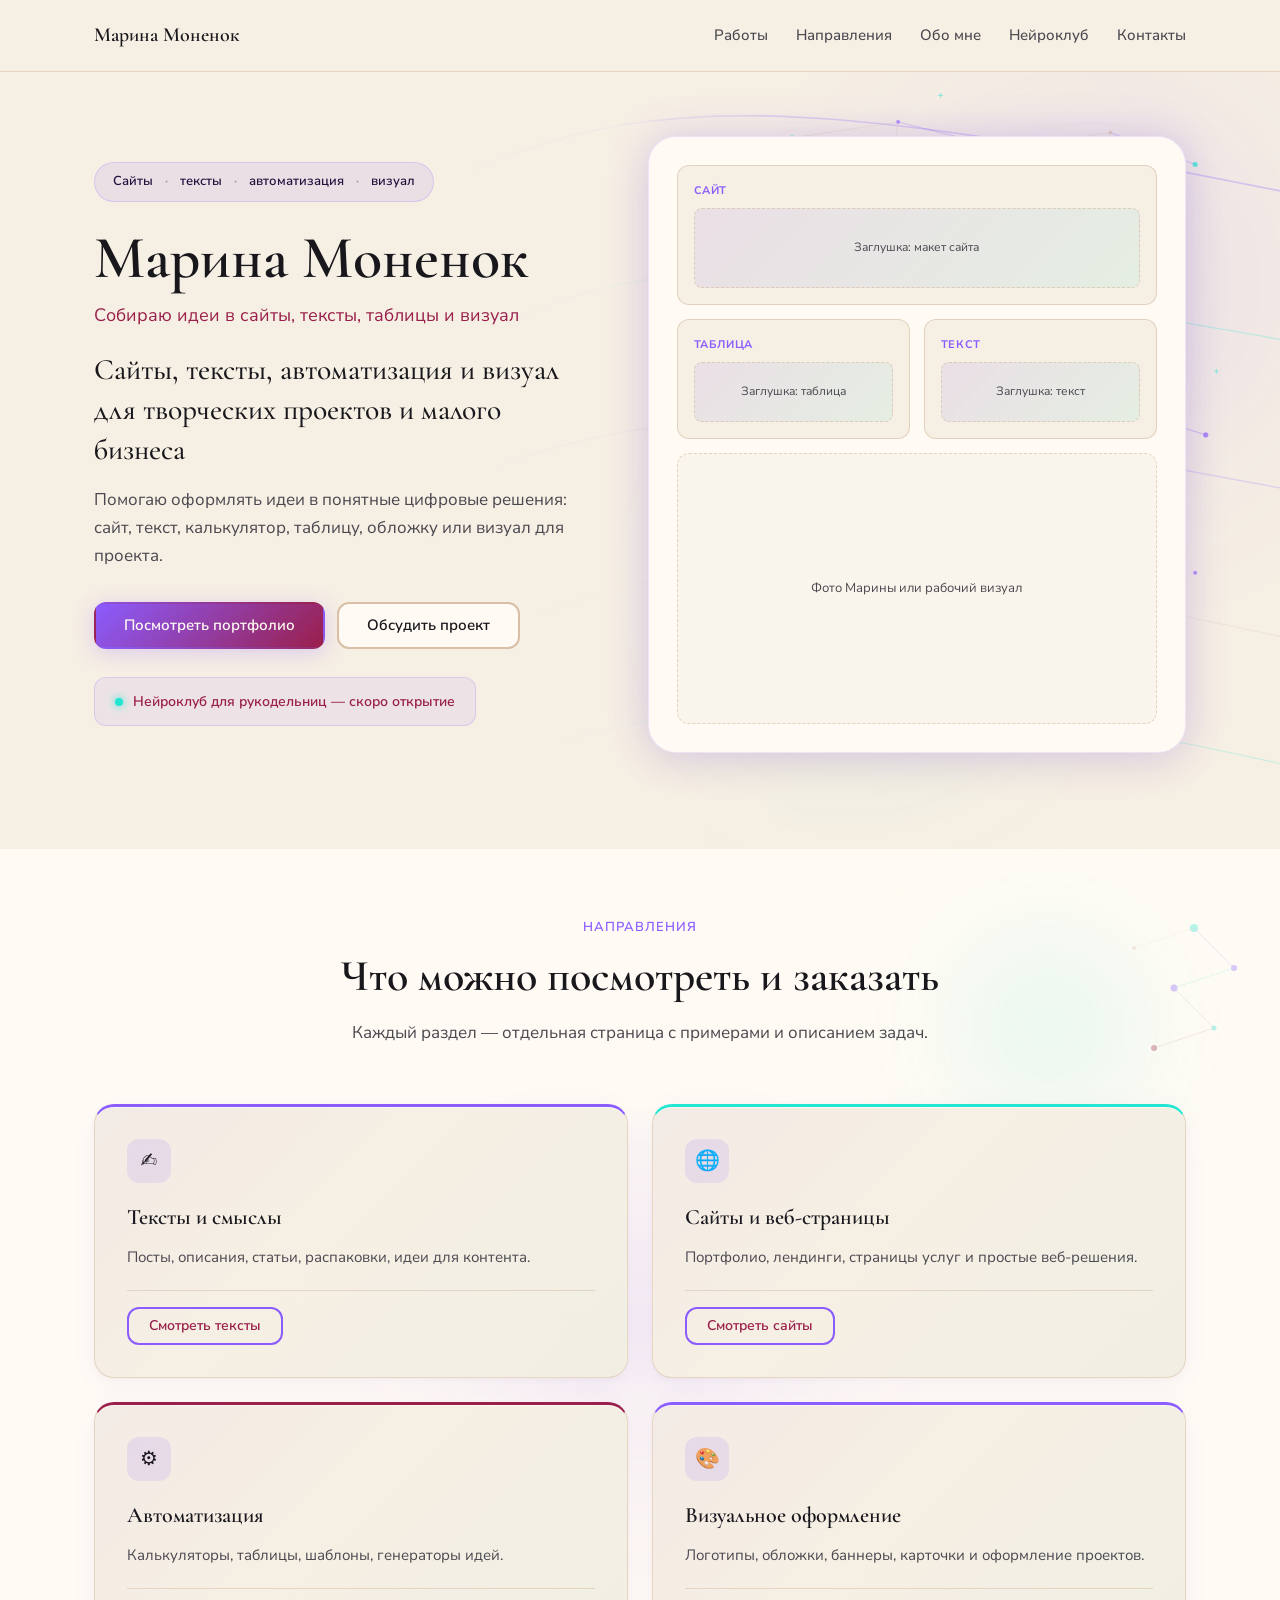
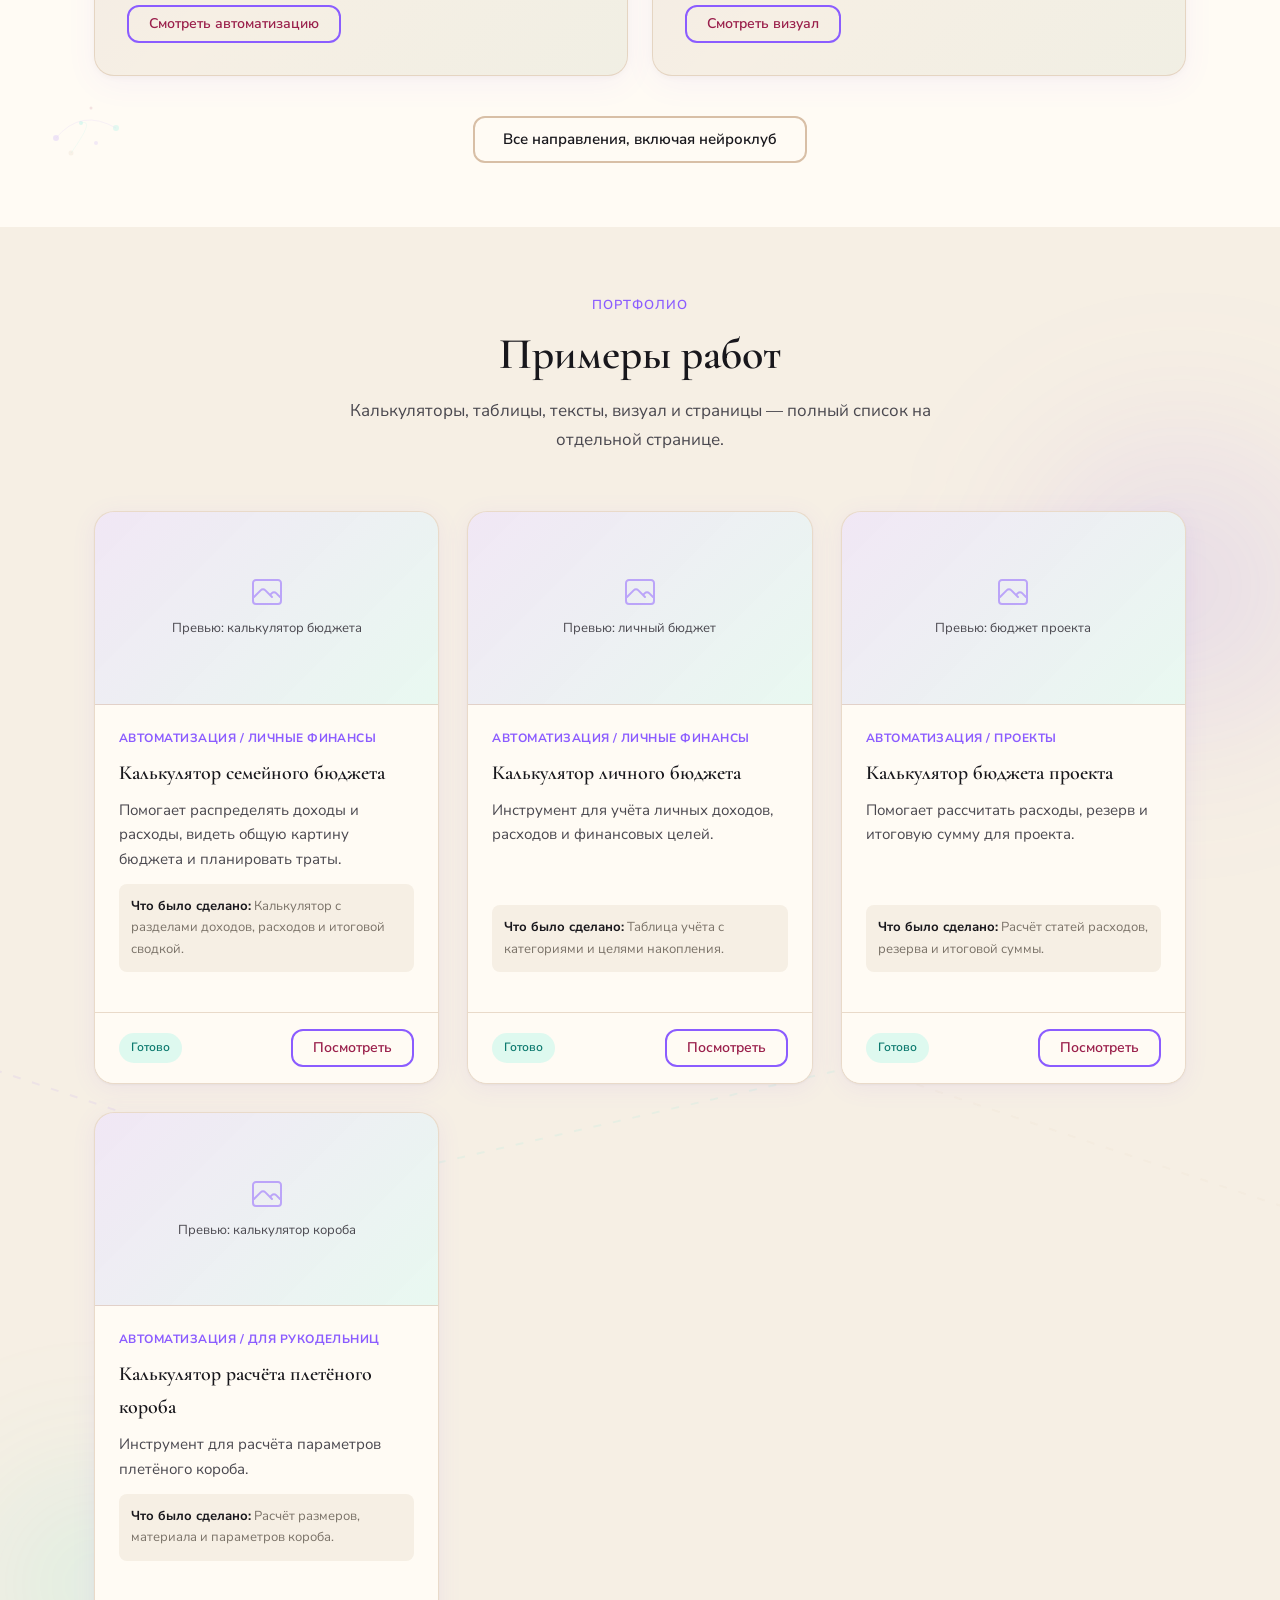
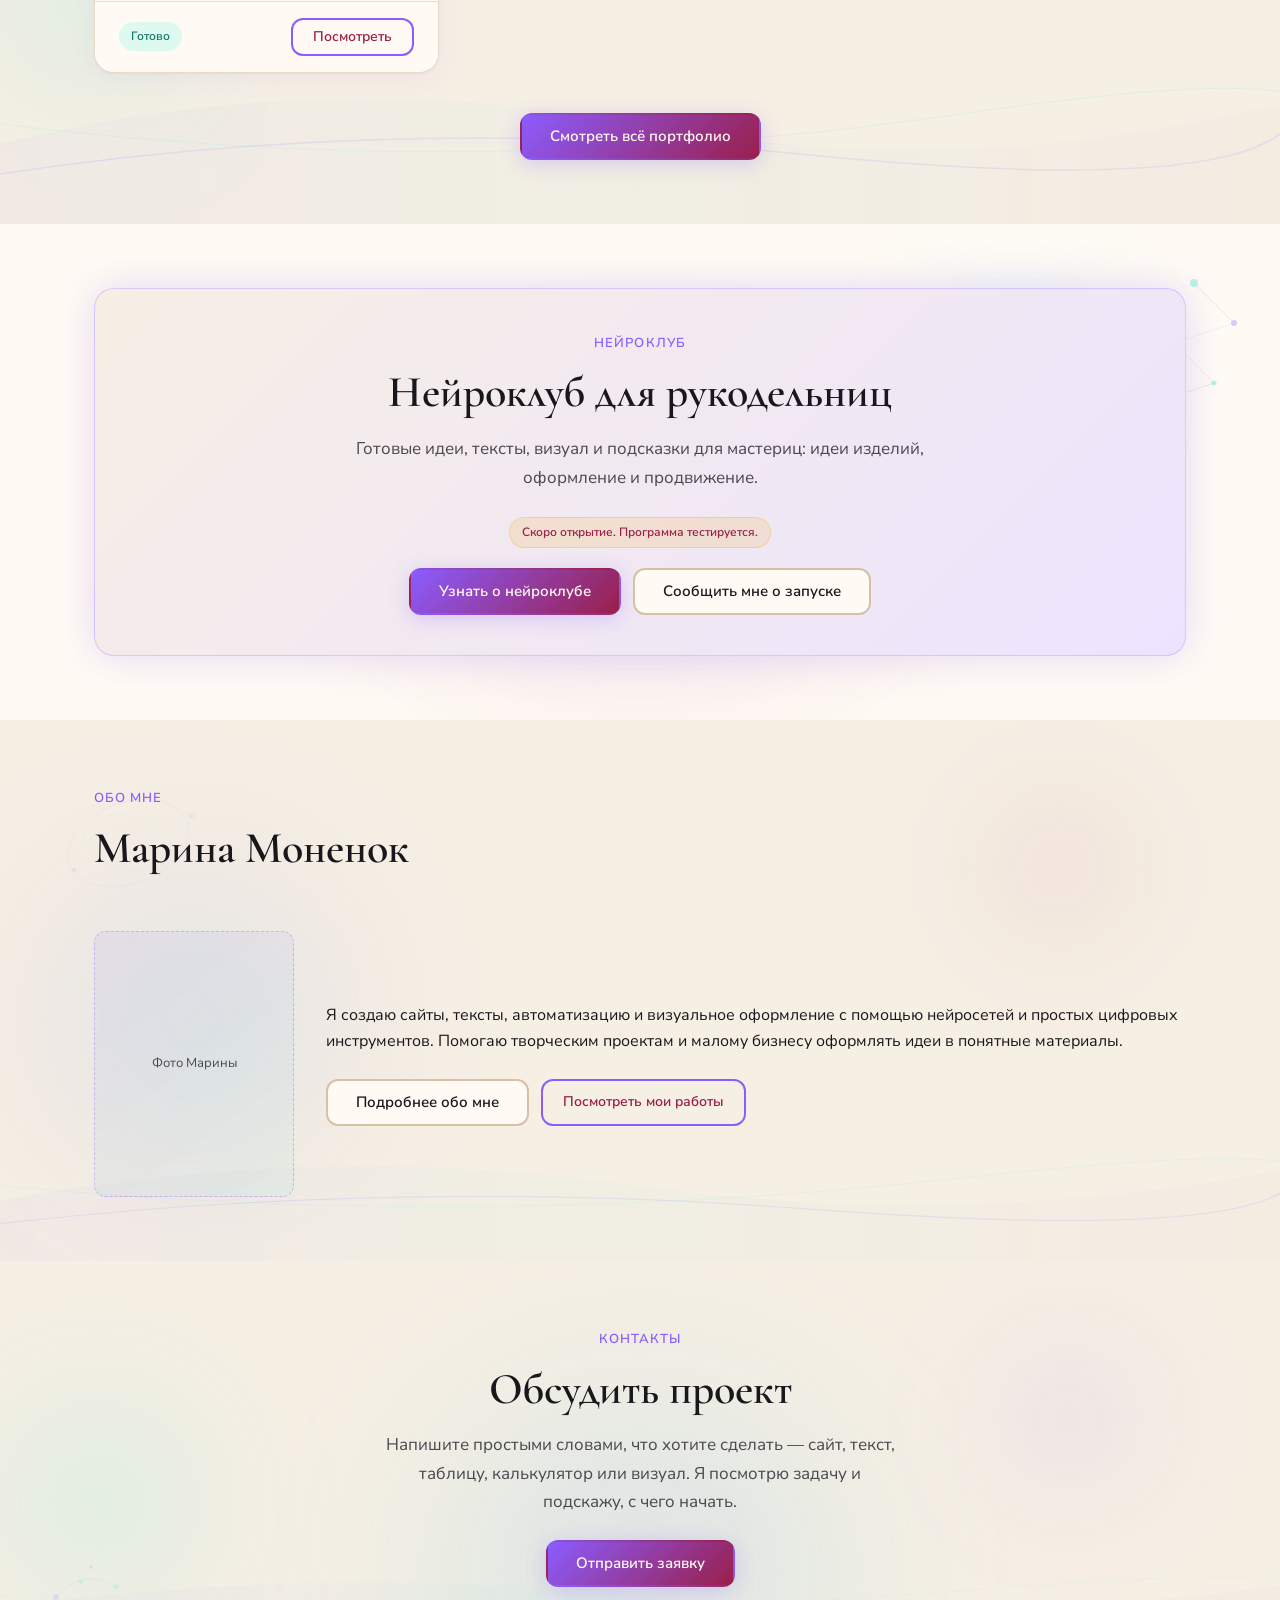
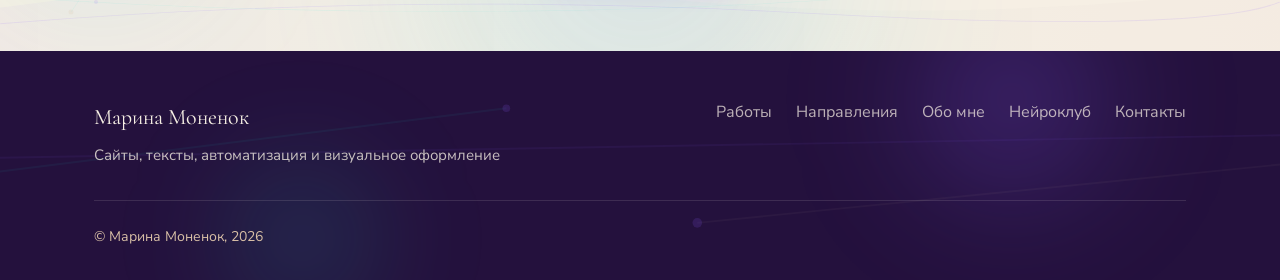
==== commit 238d04b9: "откатила цвет, 1 окно обновил" ====
--- a/index.html
+++ b/index.html
@@ -38,7 +38,6 @@
             </a>
           </div>
           <div class="hero__visual">
-            <div id="neural-hero-art" class="neural-hero-art"></div>
             <div class="hero__collage">
               <div class="hero__collage-frame">
                 <div class="hero__collage-windows">
@@ -182,7 +181,7 @@
 
   <div id="site-footer"></div>
 
-  <script src="js/neural-hero-art.js"></script>
+  <script src="js/hero-neural-background.js"></script>
   <script src="js/section-bg.js"></script>
   <script src="js/layout.js"></script>
   <script src="js/portfolio-data.js"></script>
--- a/css/styles.css
+++ b/css/styles.css
@@ -1,5 +1,5 @@
 @import url('section-bg.css');
-@import url('neural-hero-art.css');
+@import url('hero-neural-background.css');
 
 /* ============================================================
    Марина Моненок — Портфолио
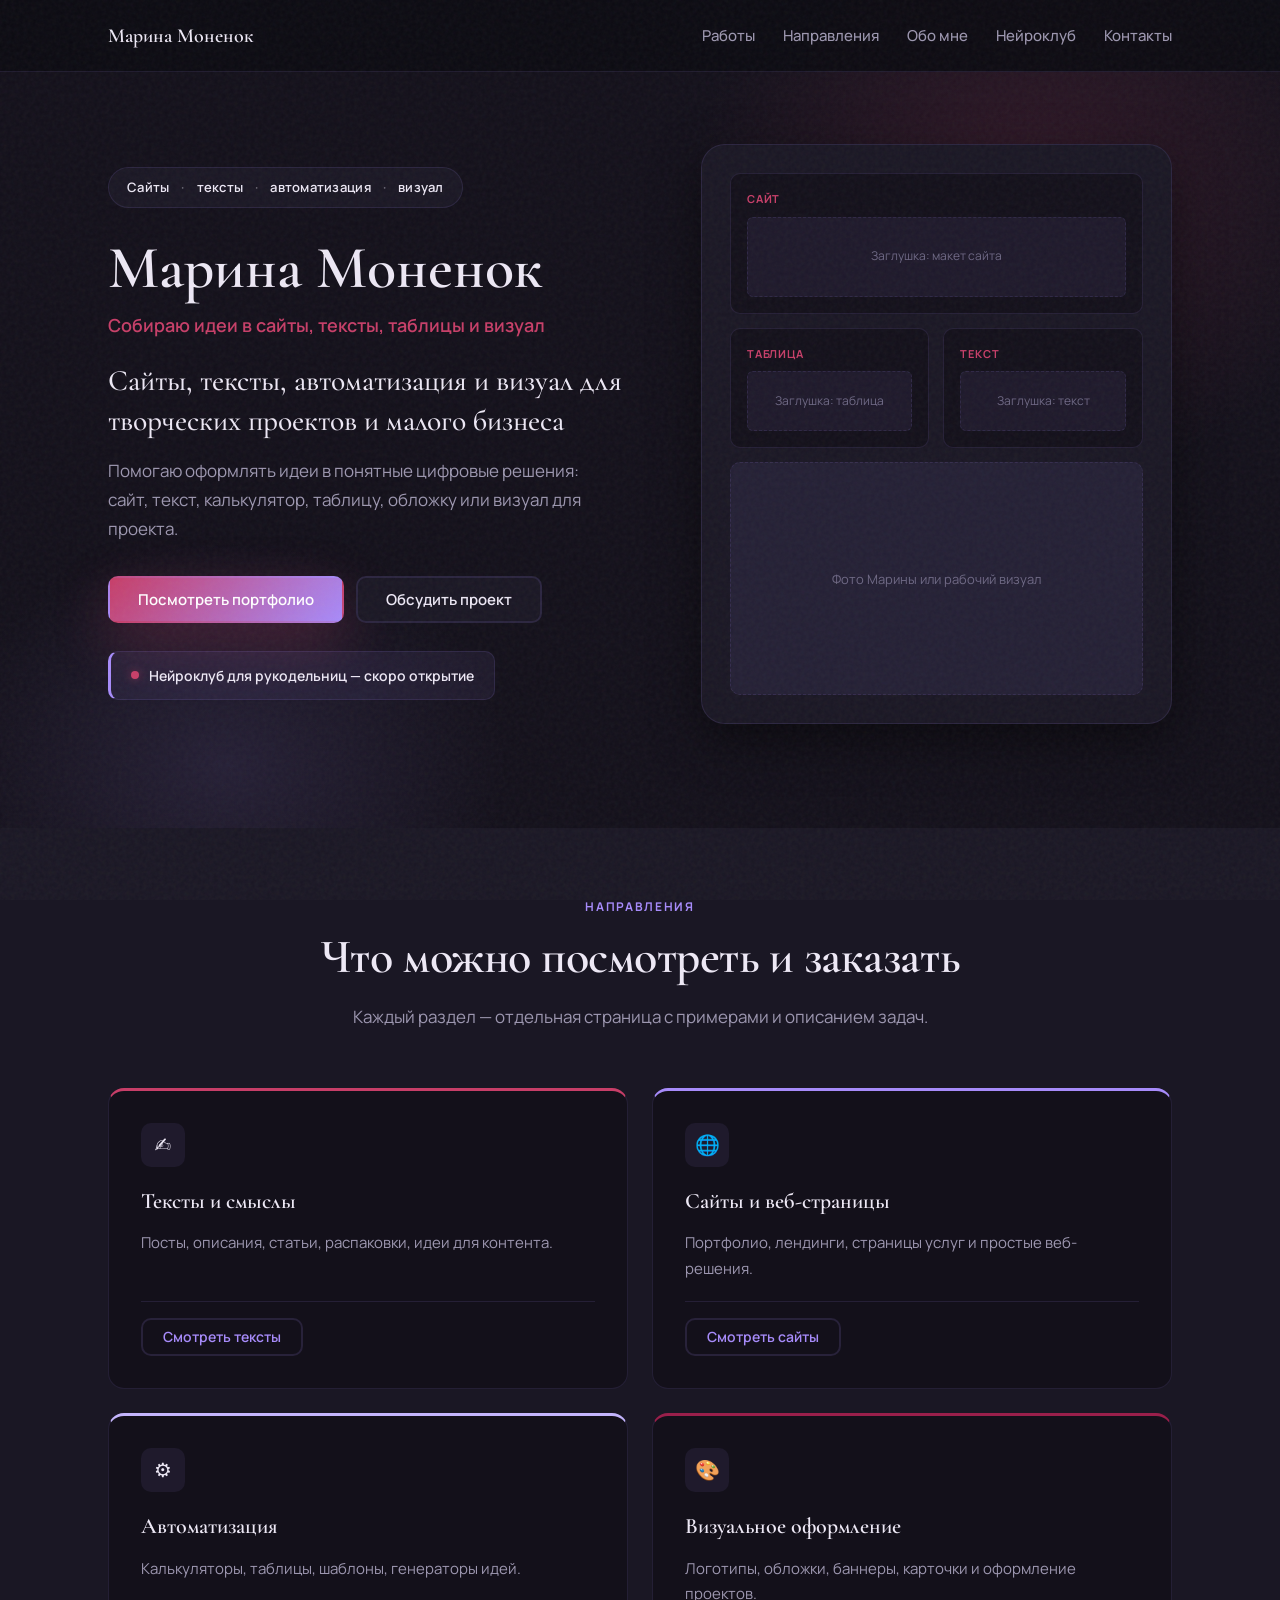
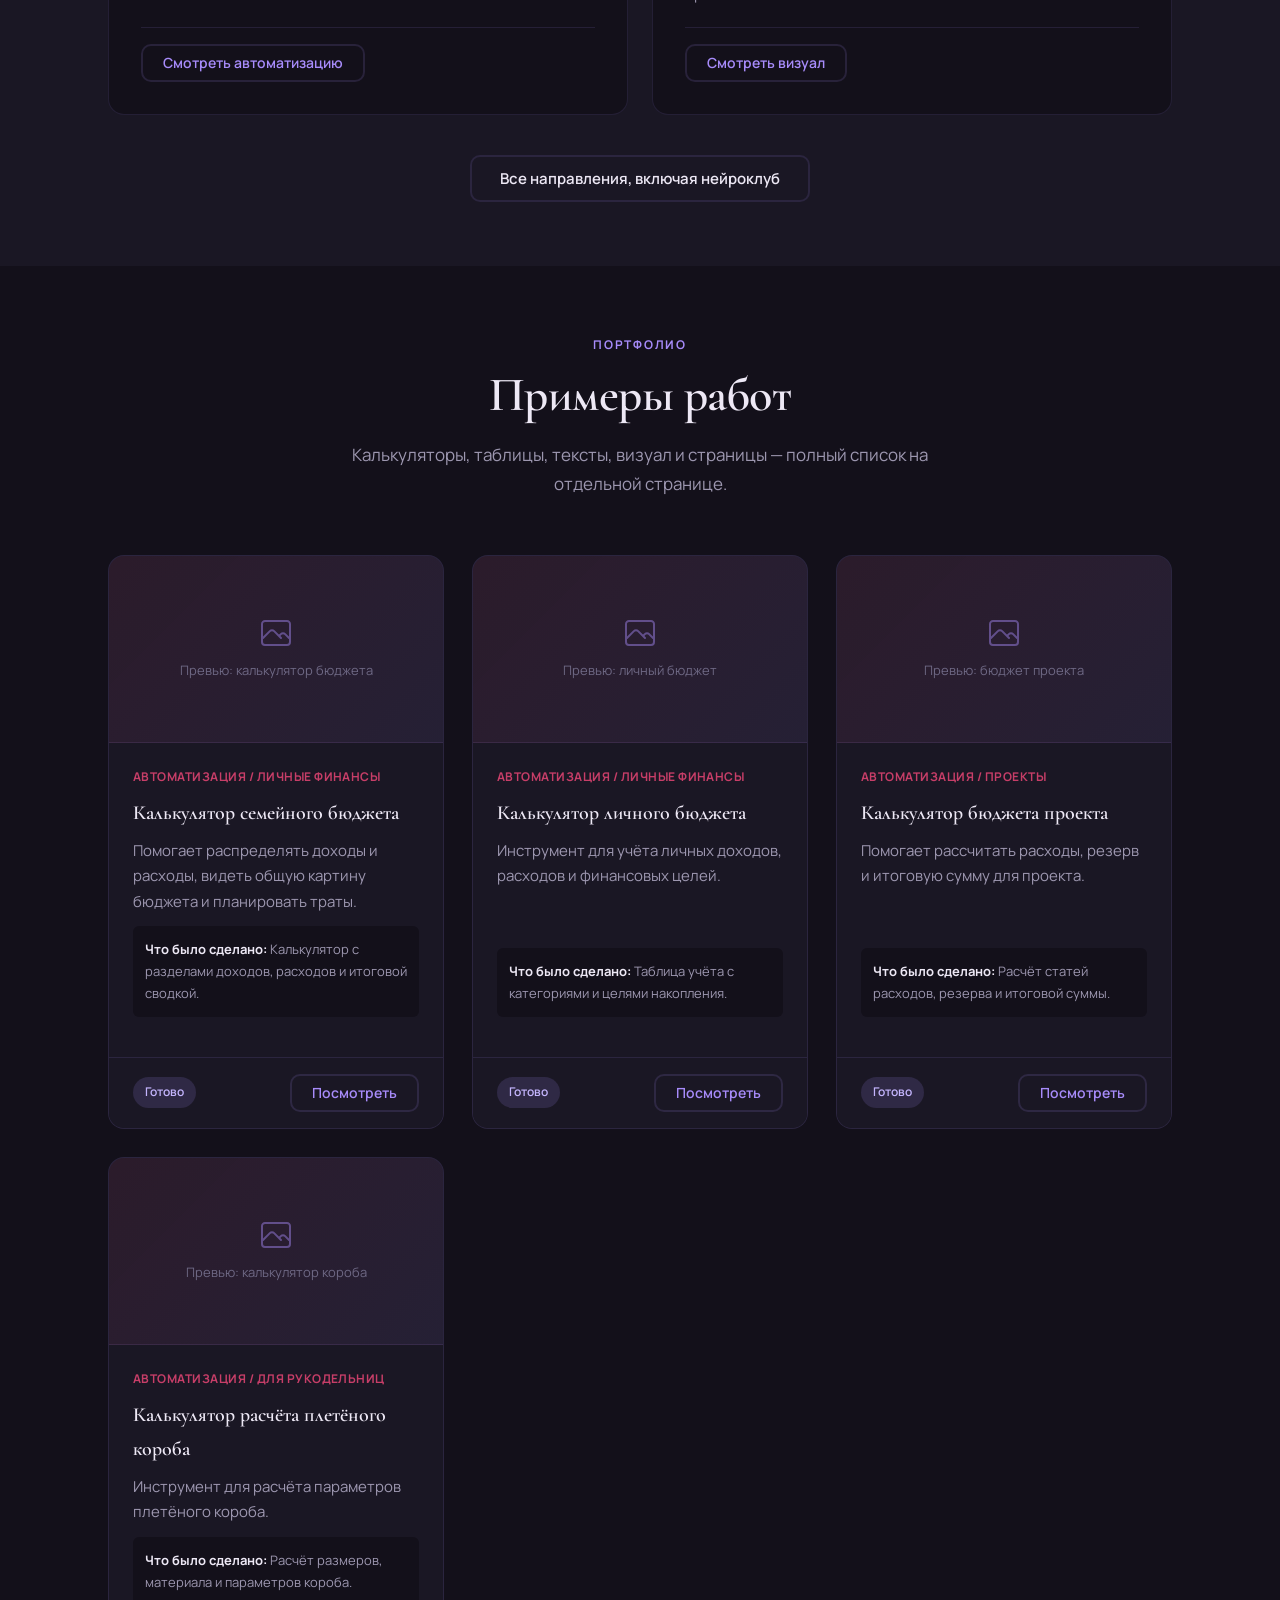
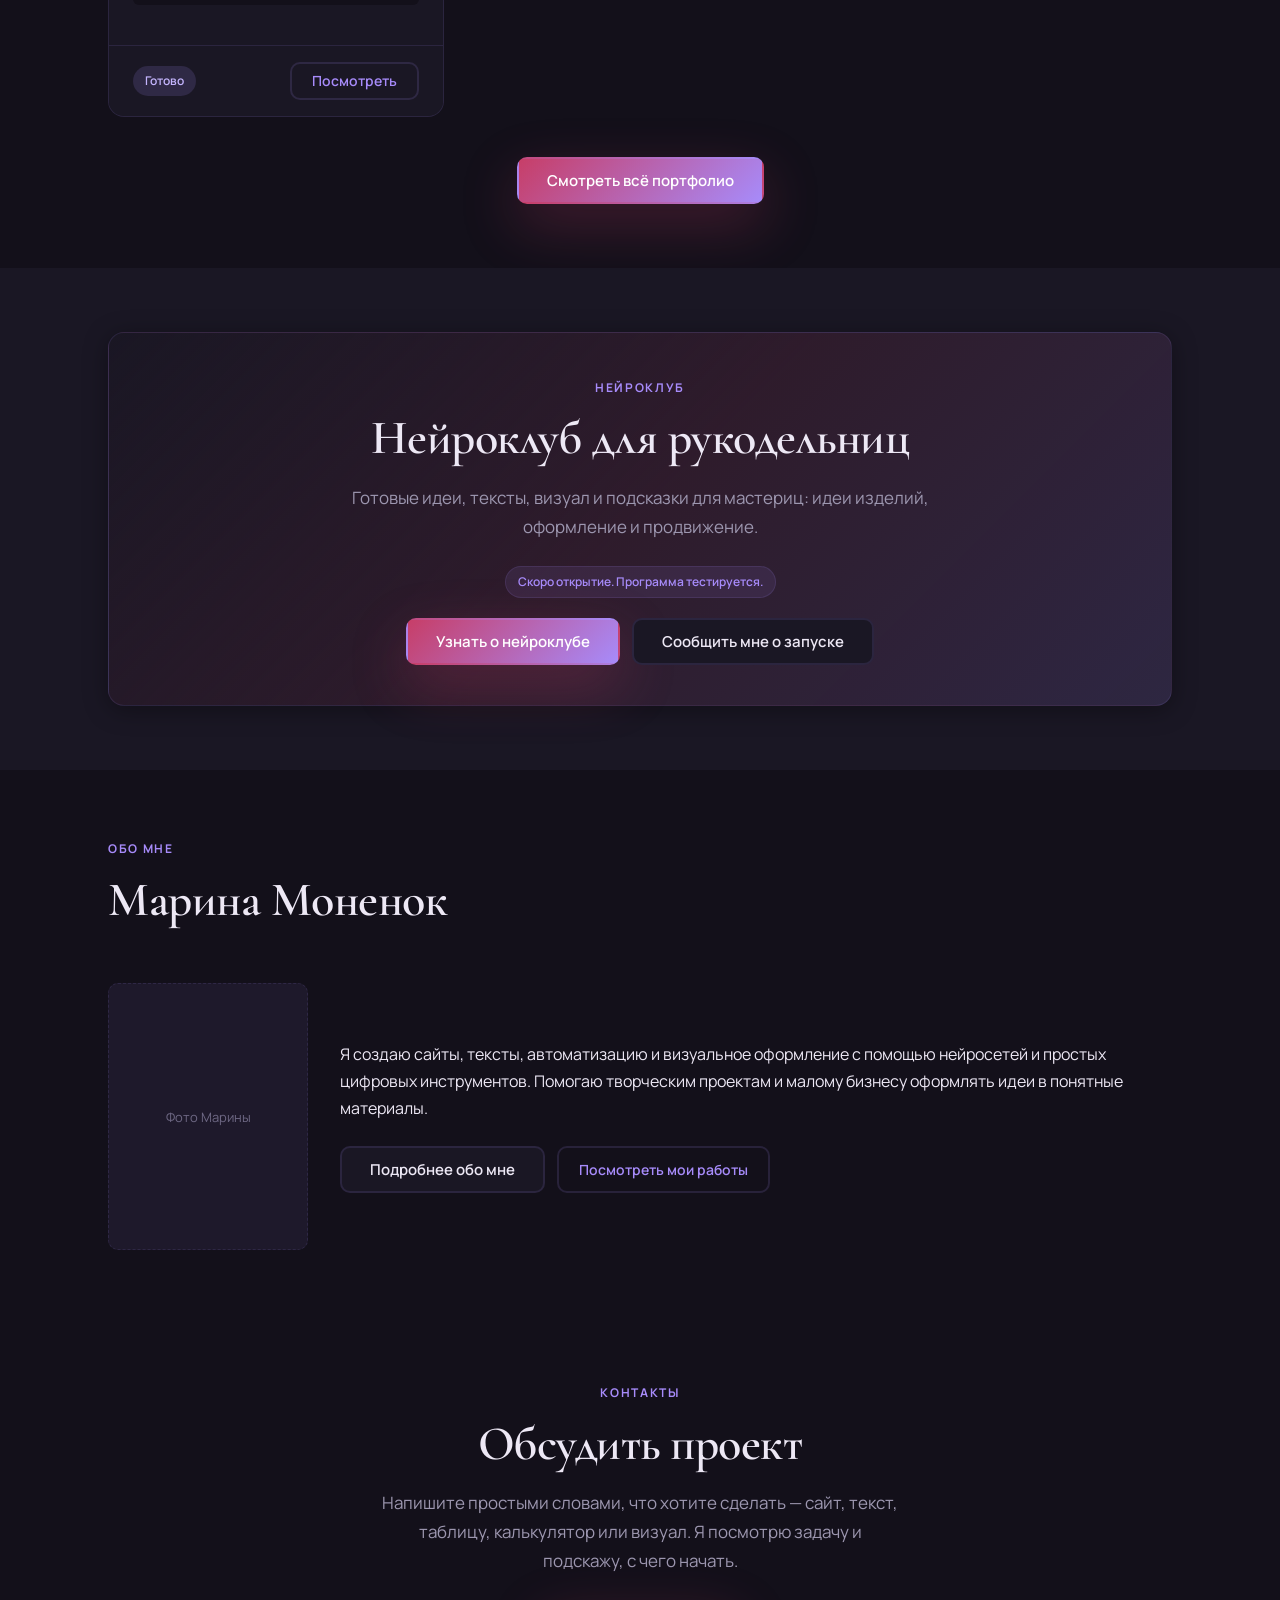
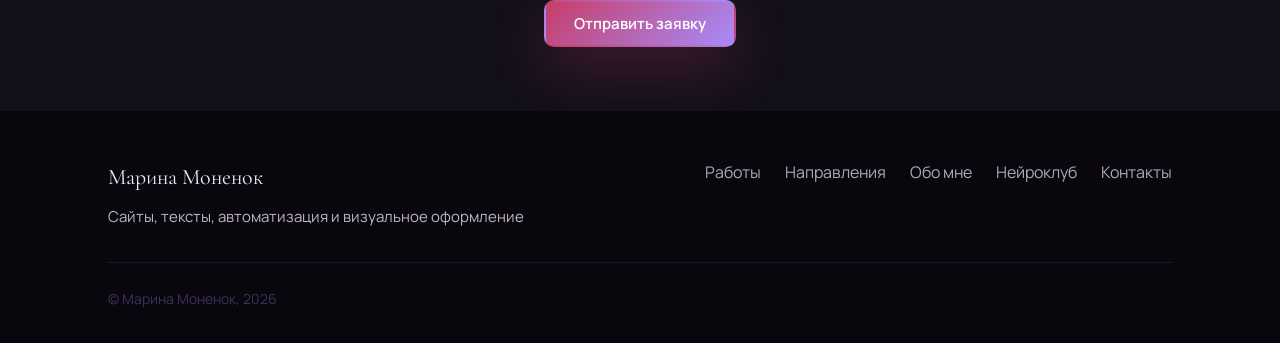
==== commit 28b2fed5: "снова цвет" ====
--- a/index.html
+++ b/index.html
@@ -1,4 +1,4 @@
-<!DOCTYPE html>
+﻿<!DOCTYPE html>
 <html lang="ru">
 <head>
   <meta charset="UTF-8">
@@ -7,7 +7,7 @@
   <title>Марина Моненок — сайты, тексты, автоматизация и визуал</title>
   <link rel="preconnect" href="https://fonts.googleapis.com">
   <link rel="preconnect" href="https://fonts.gstatic.com" crossorigin>
-  <link href="https://fonts.googleapis.com/css2?family=Cormorant+Garamond:wght@500;600;700&family=Nunito+Sans:wght@400;500;600;700&display=swap" rel="stylesheet">
+  <link href="https://fonts.googleapis.com/css2?family=Cormorant+Garamond:ital,wght@0,500;0,600;0,700;1,500&family=Manrope:wght@400;500;600;700&display=swap" rel="stylesheet">
   <link rel="stylesheet" href="css/styles.css">
 </head>
 <body data-page="home">
@@ -113,7 +113,7 @@
     </section>
 
     <!-- Короткое портфолио (4 карточки) -->
-    <section id="portfolio-preview" class="section section--portfolio section--preview neuro-deco neuro-deco--portfolio">
+    <section id="portfolio-preview" class="section section--portfolio section--preview">
       <div class="container">
         <header class="section-header section-header--center">
           <span class="section-label">Портфолио</span>
@@ -166,7 +166,7 @@
     </section>
 
     <!-- Контакты (превью) -->
-    <section id="contacts-preview" class="section section--contacts section--preview neuro-deco neuro-deco--contacts">
+    <section id="contacts-preview" class="section section--contacts section--preview">
       <div class="container">
         <div class="home-contacts-teaser">
           <span class="section-label">Контакты</span>
@@ -181,8 +181,6 @@
 
   <div id="site-footer"></div>
 
-  <script src="js/hero-neural-background.js"></script>
-  <script src="js/section-bg.js"></script>
   <script src="js/layout.js"></script>
   <script src="js/portfolio-data.js"></script>
   <script src="js/main.js"></script>
--- a/css/styles.css
+++ b/css/styles.css
@@ -1,65 +1,69 @@
-@import url('section-bg.css');
-@import url('hero-neural-background.css');
-
-/* ============================================================
-   Марина Моненок — Портфолио
-   Палитра, секции, neuro-декор, адаптив
+﻿/* ============================================================
+   Марина Моненок — AI Creator Portfolio (2026)
+   Dark studio — спелая вишня + лаванда
    ============================================================ */
 
-/* --- Цветовая палитра (менять здесь) --- */
 :root {
-  /* Основа — светлая AI-студия */
-  --milk: #F6EFE4;
-  --warm-white: #FFFBF4;
-  --graphite: #18171C;
-  --text-muted: #4A484F;
-
-  /* Из логотипа */
-  --cherry: #9A1F4B;
-  --cherry-hover: #801940;
-  --champagne: #D8BFA6;
-
-  /* Нейро-акценты */
-  --neuro-purple: #8B5CFF;
-  --neuro-cyan: #22E6D2;
-  --cosmic: #24113D;
-  --gold: #F2B84B;
-  --neuro-black: #0E0B16;
-
-  /* Совместимость имён */
-  --linen: #EDE3FF;
-  --coffee: var(--champagne);
-  --plum: var(--cosmic);
-  --lavender: var(--neuro-purple);
-
-  --border-light: rgba(216, 191, 166, 0.55);
-  --field-white: #FFFFFF;
-
-  --gradient-cta: linear-gradient(135deg, #8B5CFF 0%, #9A1F4B 100%);
-  --gradient-neuro: linear-gradient(135deg, #8B5CFF 0%, #9A1F4B 100%);
-  --glow-purple: 0 0 40px rgba(139, 92, 255, 0.22);
-  --glow-cyan: 0 0 32px rgba(34, 230, 210, 0.18);
-  --glow-form: 0 8px 48px rgba(139, 92, 255, 0.12), 0 0 24px rgba(34, 230, 210, 0.08);
+  /* Тёмная база */
+  --bg-deep: #0D0B12;
+  --bg-base: #13101A;
+  --bg-surface: #1A1724;
+  --bg-elevated: #221F2E;
+
+  --text-primary: #EDE8F5;
+  --text-muted: #9D97B0;
+  --stone: #6E6884;
+
+  /* Спелая вишня */
+  --cherry: #C73E68;
+  --cherry-hover: #E04F7A;
+  --cherry-deep: #9A1F4B;
+
+  /* Лаванда */
+  --lavender: #A78BFA;
+  --lavender-soft: #C4B5FD;
+  --lavender-muted: #7C6BB8;
+
+  --brand-cherry: var(--cherry-deep);
+
+  /* Алиасы совместимости */
+  --milk: var(--bg-base);
+  --warm-white: var(--bg-surface);
+  --graphite: var(--text-primary);
+  --ink: #09070D;
+
+  --ai-iris: var(--lavender);
+  --ai-iris-hover: var(--lavender-soft);
+  --ai-teal: var(--lavender-soft);
+  --ai-teal-hover: #DDD6FE;
+  --ai-void: var(--bg-deep);
+  --ai-lilac: rgba(167, 139, 250, 0.14);
+  --ai-mist: rgba(167, 139, 250, 0.08);
+  --champagne: rgba(167, 139, 250, 0.32);
+
+  --border-light: rgba(167, 139, 250, 0.12);
+  --border-strong: rgba(199, 62, 104, 0.32);
+  --field-white: #16131F;
+
+  --shadow-soft: 0 16px 48px rgba(0, 0, 0, 0.5);
+  --shadow-card: 0 4px 24px rgba(0, 0, 0, 0.35);
+  --shadow-lift: 0 20px 56px rgba(199, 62, 104, 0.28);
+  --shadow-glow: 0 0 40px rgba(167, 139, 250, 0.22);
+
+  --gradient-cta: linear-gradient(135deg, var(--cherry) 0%, var(--lavender) 100%);
+  --gradient-cta-hover: linear-gradient(135deg, var(--cherry-hover) 0%, var(--lavender-soft) 100%);
 
   --font-heading: 'Cormorant Garamond', Georgia, serif;
-  --font-body: 'Nunito Sans', system-ui, sans-serif;
-
-  --radius-sm: 8px;
-  --radius-md: 12px;
-  --radius-lg: 20px;
-  --radius-xl: 28px;
+  --font-body: 'Manrope', system-ui, sans-serif;
+
+  --radius-sm: 6px;
+  --radius-md: 10px;
+  --radius-lg: 16px;
+  --radius-xl: 24px;
 
   --header-height: 72px;
-  --container-max: 1140px;
-  --section-padding: 88px;
-
-  /* Neuro-паттерны */
-  --neuro-dot: radial-gradient(circle, rgba(139, 92, 255, 0.35) 1.2px, transparent 1.2px),
-               radial-gradient(circle, rgba(34, 230, 210, 0.25) 1px, transparent 1px);
-  --neuro-grid: linear-gradient(rgba(216, 191, 166, 0.35) 1px, transparent 1px),
-                linear-gradient(90deg, rgba(216, 191, 166, 0.35) 1px, transparent 1px);
-  --neuro-glow: radial-gradient(ellipse at 70% 40%, rgba(139, 92, 255, 0.14) 0%, transparent 55%),
-                radial-gradient(ellipse at 30% 70%, rgba(34, 230, 210, 0.1) 0%, transparent 50%);
+  --container-max: 1120px;
+  --section-padding: 96px;
 }
 
 *, *::before, *::after { box-sizing: border-box; margin: 0; padding: 0; }
@@ -72,72 +76,65 @@
 body {
   font-family: var(--font-body);
   font-size: 16px;
-  line-height: 1.65;
-  color: var(--graphite);
-  background: var(--milk);
+  line-height: 1.7;
+  color: var(--text-primary);
+  background: var(--bg-deep);
   -webkit-font-smoothing: antialiased;
 }
 
+body::before {
+  content: '';
+  position: fixed;
+  inset: 0;
+  pointer-events: none;
+  z-index: 9999;
+  opacity: 0.05;
+  background-image: url("data:image/svg+xml,%3Csvg viewBox='0 0 256 256' xmlns='http://www.w3.org/2000/svg'%3E%3Cfilter id='n'%3E%3CfeTurbulence type='fractalNoise' baseFrequency='0.85' numOctaves='4' stitchTiles='stitch'/%3E%3C/filter%3E%3Crect width='100%25' height='100%25' filter='url(%23n)'/%3E%3C/svg%3E");
+}
+
 img { max-width: 100%; height: auto; display: block; }
-a { color: var(--cherry); text-decoration: none; transition: color 0.2s; }
-a:hover { color: var(--cherry-hover); }
+a { color: var(--lavender-soft); text-decoration: none; transition: color 0.2s ease; }
+a:hover { color: var(--cherry); }
 ul { list-style: none; }
 
 .container {
   width: 100%;
   max-width: var(--container-max);
   margin: 0 auto;
-  padding: 0 24px;
-}
-
-/* ============================================================
-   NEURO-ДЕКОР — базовые классы (слои в section-bg.css + section-bg.js)
-   ============================================================ */
-.neuro-deco {
-  position: relative;
-  isolation: isolate;
-  overflow: hidden;
-}
-
-.neuro-deco > .container,
-.neuro-deco > .footer__inner-wrap {
-  position: relative;
-  z-index: 2;
-}
-
-.neuro-lines {
-  position: absolute;
-  inset: 0;
-  width: 100%;
-  height: 100%;
-  pointer-events: none;
-  z-index: 1;
-  opacity: 0.35;
-}
-
-.neuro-lines line { stroke: var(--neuro-purple); stroke-width: 1.2; }
-.neuro-lines circle { fill: var(--neuro-cyan); stroke: var(--neuro-cyan); }
+  padding: 0 28px;
+}
+
+@keyframes heroReveal {
+  from { opacity: 0; transform: translateY(18px); }
+  to { opacity: 1; transform: translateY(0); }
+}
+
+@keyframes pulse {
+  0%, 100% { opacity: 1; }
+  50% { opacity: 0.45; }
+}
 
 /* ============================================================
    ТИПОГРАФИКА
    ============================================================ */
 .section-label {
   display: inline-block;
-  font-size: 0.8125rem;
-  font-weight: 600;
-  letter-spacing: 0.08em;
+  font-size: 0.75rem;
+  font-weight: 700;
+  letter-spacing: 0.14em;
   text-transform: uppercase;
-  color: var(--neuro-purple);
-  margin-bottom: 12px;
+  color: var(--lavender);
+  margin-bottom: 14px;
 }
 
 .section-title {
   font-family: var(--font-heading);
-  font-size: clamp(2rem, 4vw, 2.75rem);
-  font-weight: 600;
-  line-height: 1.2;
-  color: var(--graphite);
-  margin-bottom: 16px;
+  font-size: clamp(2.125rem, 4.2vw, 3rem);
+  font-weight: 600;
+  line-height: 1.12;
+  color: var(--graphite);
+  margin-bottom: 18px;
+  letter-spacing: -0.01em;
 }
 
 .section-subtitle {
@@ -181,62 +178,62 @@
 
 .btn--primary {
   background: var(--gradient-cta);
-  color: var(--warm-white);
+  color: #FFFFFF;
   border-color: transparent;
-  box-shadow: 0 4px 20px rgba(139, 92, 255, 0.25);
+  box-shadow: var(--shadow-lift);
 }
 .btn--primary:hover {
-  background: linear-gradient(135deg, #7a4de8 0%, var(--cherry-hover) 100%);
+  background: var(--gradient-cta-hover);
   border-color: transparent;
-  color: var(--warm-white);
+  color: #FFFFFF;
   transform: translateY(-2px);
-  box-shadow: var(--glow-purple), 0 6px 24px rgba(154, 31, 75, 0.3);
+  box-shadow: var(--shadow-lift), var(--shadow-glow);
 }
 
 .btn--secondary {
   background: var(--warm-white);
   color: var(--graphite);
-  border-color: var(--champagne);
+  border-color: var(--border-light);
 }
 .btn--secondary:hover {
-  border-color: var(--neuro-purple);
-  color: var(--neuro-purple);
-  background: rgba(139, 92, 255, 0.06);
-  box-shadow: var(--glow-purple);
+  border-color: var(--ai-iris);
+  color: var(--ai-iris);
+  background: var(--warm-white);
+  box-shadow: var(--shadow-card);
 }
 
 .btn--gold {
-  background: var(--gold);
-  color: var(--cosmic);
-  border-color: var(--gold);
+  background: var(--cherry);
+  color: #FFFFFF;
+  border-color: var(--cherry);
 }
 .btn--gold:hover {
-  background: #e5a83e;
-  color: var(--cosmic);
-  box-shadow: 0 4px 16px rgba(242, 184, 75, 0.35);
+  background: var(--cherry-hover);
+  color: #FFFFFF;
+  box-shadow: var(--shadow-glow);
 }
 
 .btn--outline {
   background: transparent;
-  color: var(--cherry);
-  border-color: var(--neuro-purple);
+  color: var(--ai-iris);
+  border-color: var(--ai-lilac);
 }
 .btn--outline:hover {
-  background: var(--neuro-purple);
-  color: var(--warm-white);
-  border-color: var(--neuro-purple);
+  background: var(--ai-iris);
+  color: #FFFFFF;
+  border-color: var(--ai-iris);
 }
 
 .btn--outline-light {
   background: var(--warm-white);
   color: var(--graphite);
-  border-color: rgba(139, 92, 255, 0.45);
+  border-color: var(--border-light);
 }
 .btn--outline-light:hover {
-  border-color: var(--neuro-purple);
-  color: var(--neuro-purple);
-  background: rgba(139, 92, 255, 0.08);
-  box-shadow: var(--glow-purple);
+  border-color: var(--ai-iris);
+  color: var(--ai-iris);
+  background: var(--ai-mist);
+  box-shadow: var(--shadow-card);
 }
 
 .btn--small { padding: 10px 20px; font-size: 0.875rem; }
@@ -251,10 +248,10 @@
   justify-content: center;
   flex-direction: column;
   gap: 10px;
-  background: linear-gradient(145deg, rgba(139, 92, 255, 0.08), rgba(34, 230, 210, 0.06));
-  border: 1px dashed rgba(139, 92, 255, 0.35);
+  background: var(--ai-mist);
+  border: 1px dashed var(--border-light);
   border-radius: var(--radius-md);
-  color: var(--text-muted);
+  color: var(--stone);
   font-size: 0.8125rem;
   text-align: center;
   padding: 16px;
@@ -263,15 +260,15 @@
 .img-placeholder svg {
   width: 32px;
   height: 32px;
-  opacity: 0.5;
-  stroke: var(--neuro-purple);
+  opacity: 0.45;
+  stroke: var(--ai-iris);
 }
 
 .img-placeholder--preview {
   aspect-ratio: 16 / 10;
   width: 100%;
   margin-bottom: 16px;
-  background: linear-gradient(135deg, rgba(139, 92, 255, 0.12), rgba(34, 230, 210, 0.1));
+  background: linear-gradient(135deg, rgba(199, 62, 104, 0.1), rgba(167, 139, 250, 0.08));
 }
 
 .img-placeholder--square { aspect-ratio: 1; }
@@ -286,13 +283,13 @@
   top: 0; left: 0; right: 0;
   z-index: 1000;
   height: var(--header-height);
-  background: rgba(246, 239, 228, 0.92);
-  backdrop-filter: blur(14px);
+  background: rgba(13, 11, 18, 0.92);
+  backdrop-filter: blur(16px);
   border-bottom: 1px solid var(--border-light);
 }
 
 .header--scrolled {
-  box-shadow: 0 4px 28px rgba(139, 92, 255, 0.08);
+  box-shadow: var(--shadow-card);
 }
 
 .header__inner {
@@ -308,7 +305,7 @@
   font-weight: 600;
   color: var(--graphite);
 }
-.header__logo:hover { color: var(--neuro-purple); }
+.header__logo:hover { color: var(--cherry); }
 
 .nav { display: flex; align-items: center; gap: 32px; }
 .nav__list { display: flex; gap: 28px; }
@@ -324,11 +321,11 @@
   position: absolute;
   bottom: -4px; left: 0;
   width: 0; height: 2px;
-  background: linear-gradient(90deg, var(--neuro-purple), var(--neuro-cyan));
-  transition: width 0.25s;
+  background: var(--gradient-cta);
+  transition: width 0.25s ease;
 }
 .nav__link:hover,
-.nav__link--active { color: var(--cherry); }
+.nav__link--active { color: var(--lavender-soft); }
 .nav__link:hover::after,
 .nav__link--active::after { width: 100%; }
 
@@ -360,17 +357,63 @@
 /* 1. Hero */
 .section--hero {
   background: var(--milk);
-  padding-top: calc(var(--header-height) + 64px);
-  padding-bottom: 96px;
-  min-height: 92vh;
-  display: flex;
-  align-items: center;
+  padding-top: calc(var(--header-height) + 72px);
+  padding-bottom: 104px;
+  min-height: 90vh;
+  display: flex;
+  align-items: center;
+  position: relative;
+  overflow: hidden;
+}
+
+.section--hero::before {
+  content: '';
+  position: absolute;
+  top: -15%;
+  right: -8%;
+  width: 55%;
+  height: 75%;
+  background: radial-gradient(ellipse at center, rgba(199, 62, 104, 0.16) 0%, transparent 68%);
+  pointer-events: none;
+}
+
+.section--hero::after {
+  content: '';
+  position: absolute;
+  bottom: -20%;
+  left: -5%;
+  width: 45%;
+  height: 55%;
+  background: radial-gradient(ellipse, rgba(167, 139, 250, 0.12) 0%, transparent 70%);
+  pointer-events: none;
+}
+
+.section--hero .container {
+  position: relative;
+  z-index: 1;
+}
+
+.hero__content > * {
+  animation: heroReveal 0.75s ease backwards;
+}
+.hero__badge { animation-delay: 0.05s; }
+.hero__name { animation-delay: 0.12s; }
+.hero__tagline { animation-delay: 0.18s; }
+.hero__title { animation-delay: 0.24s; }
+.hero__subtitle { animation-delay: 0.3s; }
+.hero__actions { animation-delay: 0.38s; }
+.hero__notice { animation-delay: 0.46s; }
+.hero__collage-frame { animation: heroReveal 0.85s ease 0.2s backwards; }
+
+.hero__visual {
+  position: relative;
+  z-index: 1;
 }
 
 .hero__grid {
   display: grid;
-  grid-template-columns: 1fr 1.1fr;
-  gap: 48px 64px;
+  grid-template-columns: 1.05fr 0.95fr;
+  gap: 56px 72px;
   align-items: center;
 }
 
@@ -379,18 +422,20 @@
   flex-wrap: wrap;
   gap: 4px 12px;
   padding: 8px 18px;
-  background: rgba(139, 92, 255, 0.1);
-  border: 1px solid rgba(139, 92, 255, 0.2);
+  background: var(--warm-white);
+  border: 1px solid var(--border-light);
   border-radius: 100px;
   font-size: 0.8125rem;
   font-weight: 600;
-  color: var(--cosmic);
-  margin-bottom: 24px;
+  color: var(--graphite);
+  margin-bottom: 28px;
+  letter-spacing: 0.02em;
 }
 
 .hero__tagline {
   font-size: 1.125rem;
   color: var(--cherry);
+  font-weight: 600;
   margin-bottom: 20px;
 }
 
@@ -407,19 +452,20 @@
   gap: 10px;
   margin-top: 28px;
   padding: 12px 20px;
-  background: rgba(139, 92, 255, 0.08);
-  border: 1px solid rgba(139, 92, 255, 0.2);
+  background: var(--ai-mist);
+  border: 1px solid var(--border-light);
+  border-left: 3px solid var(--lavender);
   border-radius: var(--radius-md);
   font-size: 0.875rem;
   font-weight: 600;
-  color: var(--cherry);
+  color: var(--graphite);
 }
 .hero__notice-dot {
   width: 8px; height: 8px;
-  background: var(--neuro-cyan);
+  background: var(--cherry);
   border-radius: 50%;
-  box-shadow: 0 0 8px var(--neuro-cyan);
-  animation: pulse 2s infinite;
+  box-shadow: 0 0 10px rgba(199, 62, 104, 0.55);
+  animation: pulse 2.5s infinite;
 }
 
 .hero__badge span:not(:last-child)::after {
@@ -445,8 +491,6 @@
   margin-bottom: 16px;
 }
 
-@keyframes pulse { 0%, 100% { opacity: 1; } 50% { opacity: 0.35; } }
-
 .hero__collage {
   position: relative;
   min-height: 420px;
@@ -465,39 +509,41 @@
   background: var(--warm-white);
   border-radius: var(--radius-xl);
   padding: 28px;
-  border: 1px solid rgba(139, 92, 255, 0.15);
-  box-shadow: var(--glow-purple), 0 12px 48px rgba(24, 23, 28, 0.06);
+  border: 1px solid var(--border-light);
+  box-shadow: var(--shadow-soft);
 }
 
 .hero__window {
   background: var(--milk);
   border-radius: var(--radius-md);
   padding: 16px;
-  border: 1px solid rgba(216, 191, 166, 0.6);
+  border: 1px solid var(--border-light);
   min-height: 100px;
-  transition: box-shadow 0.25s;
+  transition: box-shadow 0.25s, transform 0.25s;
 }
 .hero__window:hover {
-  box-shadow: 0 0 20px rgba(34, 230, 210, 0.15);
+  box-shadow: var(--shadow-card);
+  transform: translateY(-2px);
 }
 
 .hero__window-label {
   font-size: 0.6875rem;
   font-weight: 700;
   text-transform: uppercase;
-  letter-spacing: 0.06em;
-  color: var(--neuro-purple);
+  letter-spacing: 0.08em;
+  color: var(--cherry);
   margin-bottom: 8px;
 }
 .hero__window-placeholder {
   height: 60px;
-  background: linear-gradient(135deg, rgba(139, 92, 255, 0.1), rgba(34, 230, 210, 0.08));
+  background: var(--ai-mist);
   border-radius: var(--radius-sm);
+  border: 1px dashed var(--border-light);
   display: flex;
   align-items: center;
   justify-content: center;
   font-size: 0.75rem;
-  color: var(--text-muted);
+  color: var(--stone);
 }
 .hero__window--site .hero__window-placeholder { height: 80px; }
 
@@ -518,31 +564,31 @@
 .direction-card {
   background: var(--milk);
   border: 1px solid var(--border-light);
-  border-top: 3px solid var(--neuro-purple);
+  border-top: 3px solid var(--cherry);
   border-radius: var(--radius-lg);
   padding: 32px;
   display: flex;
   flex-direction: column;
   transition: box-shadow 0.3s, transform 0.3s;
 }
-.direction-card:nth-child(2) { border-top-color: var(--neuro-cyan); }
-.direction-card:nth-child(3) { border-top-color: var(--cherry); }
-.direction-card:nth-child(4) { border-top-color: var(--neuro-purple); }
+.direction-card:nth-child(2) { border-top-color: var(--lavender); }
+.direction-card:nth-child(3) { border-top-color: var(--lavender-soft); }
+.direction-card:nth-child(4) { border-top-color: var(--cherry-deep); }
 
 .direction-card:hover {
-  box-shadow: var(--glow-purple);
+  box-shadow: var(--shadow-soft);
   transform: translateY(-3px);
 }
 
 .direction-card--neuroclub {
-  background: linear-gradient(135deg, var(--milk) 0%, #EDE3FF 100%);
-  border-top-color: var(--cherry);
-  border-color: rgba(139, 92, 255, 0.25);
+  background: linear-gradient(135deg, var(--bg-base) 0%, rgba(199, 62, 104, 0.1) 50%, rgba(167, 139, 250, 0.12) 100%);
+  border-top-color: var(--lavender);
+  border-color: var(--border-light);
 }
 
 .direction-card__icon {
   width: 44px; height: 44px;
-  background: rgba(139, 92, 255, 0.12);
+  background: var(--ai-mist);
   border-radius: var(--radius-md);
   display: flex;
   align-items: center;
@@ -551,8 +597,8 @@
   margin-bottom: 16px;
 }
 .direction-card--neuroclub .direction-card__icon {
-  background: var(--gradient-neuro);
-  color: var(--warm-white);
+  background: var(--gradient-cta);
+  color: #FFFFFF;
 }
 
 .direction-card__text {
@@ -596,21 +642,21 @@
   font-weight: 600;
   color: var(--graphite);
   background: var(--warm-white);
-  border: 1px solid rgba(139, 92, 255, 0.4);
+  border: 1px solid var(--border-light);
   border-radius: 100px;
   cursor: pointer;
   transition: all 0.2s;
 }
 .filter-btn:hover {
-  border-color: var(--neuro-purple);
-  color: var(--neuro-purple);
-  box-shadow: var(--glow-purple);
+  border-color: var(--cherry);
+  color: var(--cherry);
+  box-shadow: var(--shadow-card);
 }
 .filter-btn--active {
-  background: var(--neuro-purple);
-  color: var(--warm-white);
-  border-color: var(--neuro-purple);
-  box-shadow: var(--glow-purple);
+  background: var(--gradient-cta);
+  color: #FFFFFF;
+  border-color: transparent;
+  box-shadow: var(--shadow-lift);
 }
 
 .portfolio-grid {
@@ -649,7 +695,7 @@
 }
 
 .portfolio-card:hover {
-  box-shadow: var(--glow-purple), 0 10px 36px rgba(24, 23, 28, 0.08);
+  box-shadow: var(--shadow-soft), 0 10px 36px rgba(0, 0, 0, 0.35);
   transform: translateY(-3px);
 }
 
@@ -658,7 +704,7 @@
   font-weight: 700;
   text-transform: uppercase;
   letter-spacing: 0.04em;
-  color: var(--neuro-purple);
+  color: var(--cherry);
   margin-bottom: 8px;
 }
 .portfolio-card__desc {
@@ -668,7 +714,7 @@
 }
 .portfolio-card__done {
   font-size: 0.8125rem;
-  color: #7a7268;
+  color: var(--text-muted);
   padding: 12px;
   background: var(--milk);
   border-radius: var(--radius-sm);
@@ -710,7 +756,7 @@
   padding: 20px 18px;
   background: var(--warm-white);
   border-radius: var(--radius-md);
-  border: 1px solid rgba(139, 92, 255, 0.2);
+  border: 1px solid var(--border-light);
   text-align: center;
 }
 .text-flow__dot {
@@ -719,16 +765,13 @@
   height: 10px;
   margin: 0 auto 12px;
   border-radius: 50%;
-  background: var(--neuro-cyan);
-  box-shadow: 0 0 12px rgba(34, 230, 210, 0.45);
+  background: var(--lavender);
 }
 .text-flow__dot--purple {
-  background: var(--neuro-purple);
-  box-shadow: 0 0 12px rgba(139, 92, 255, 0.45);
+  background: var(--lavender-soft);
 }
 .text-flow__dot--cherry {
   background: var(--cherry);
-  box-shadow: 0 0 12px rgba(154, 31, 75, 0.35);
 }
 .text-flow__title {
   font-size: 1rem;
@@ -744,7 +787,7 @@
 .text-flow__arrow {
   display: flex;
   align-items: center;
-  color: var(--neuro-cyan);
+  color: var(--ai-iris);
   font-weight: 700;
   font-size: 1.25rem;
   padding: 0 4px;
@@ -771,13 +814,13 @@
 }
 .before-after__block--after {
   border: 2px solid var(--cherry);
-  border-top: 3px solid var(--neuro-purple);
-  box-shadow: var(--glow-purple);
+  border-top: 3px solid var(--lavender);
+  box-shadow: var(--shadow-card);
 }
 .before-after__block--after .before-after__text { color: var(--cherry); font-weight: 500; }
 .before-after__divider {
   height: 1px;
-  background: linear-gradient(90deg, var(--champagne), var(--neuro-cyan));
+  background: linear-gradient(90deg, var(--cherry), var(--lavender));
   margin: 16px 0;
   position: relative;
 }
@@ -788,7 +831,7 @@
   transform: translateY(-50%);
   background: var(--milk);
   padding-left: 12px;
-  color: var(--neuro-purple);
+  color: var(--cherry);
   font-weight: 700;
 }
 
@@ -796,25 +839,25 @@
 .section--sites { background: var(--milk); }
 
 .sites-mockup {
-  background: var(--cosmic);
-  border: 1px solid rgba(139, 92, 255, 0.3);
+  background: var(--ink);
+  border: 1px solid rgba(167, 139, 250, 0.2);
   border-radius: var(--radius-xl);
   padding: 24px;
   position: relative;
   min-height: 380px;
-  box-shadow: var(--glow-purple), var(--glow-cyan);
+  box-shadow: var(--shadow-soft);
 }
 
 .sites-mockup__screen {
-  background: rgba(255, 251, 244, 0.06);
+  background: rgba(26, 23, 36, 0.6);
   border-radius: var(--radius-md);
-  border: 1px solid rgba(34, 230, 210, 0.25);
+  border: 1px solid rgba(167, 139, 250, 0.15);
   overflow: hidden;
 }
 
 .sites-mockup__bar {
   height: 28px;
-  background: rgba(139, 92, 255, 0.2);
+  background: rgba(199, 62, 104, 0.25);
   display: flex;
   align-items: center;
   gap: 6px;
@@ -823,19 +866,18 @@
 .sites-mockup__dot {
   width: 8px; height: 8px;
   border-radius: 50%;
-  background: var(--neuro-cyan);
-  opacity: 0.8;
-  box-shadow: 0 0 6px var(--neuro-cyan);
+  background: var(--lavender);
+  opacity: 0.85;
 }
 
 .sites-mockup__neuro { opacity: 0.2; }
 
-/* 6. Автоматизация — светлый фон, тёмный визуал */
+/* 6. Автоматизация */
 .section--automation {
   background: var(--warm-white);
   color: var(--graphite);
 }
-.section--automation .section-label { color: var(--neuro-purple); }
+.section--automation .section-label { color: var(--cherry); }
 .section--automation .section-title { color: var(--graphite); }
 .section--automation .section-subtitle { color: var(--text-muted); }
 
@@ -850,33 +892,33 @@
   font-weight: 600;
   font-size: 0.9375rem;
   margin-bottom: 4px;
-  color: var(--neuro-purple);
+  color: var(--cherry);
 }
 
 .automation-showcase {
-  background: var(--cosmic);
+  background: var(--ink);
   border-radius: var(--radius-lg);
   padding: 24px;
   color: var(--milk);
   min-height: 320px;
-  border: 1px solid rgba(139, 92, 255, 0.35);
-  box-shadow: var(--glow-purple);
+  border: 1px solid rgba(154, 31, 75, 0.12);
+  box-shadow: var(--shadow-soft);
 }
 .automation-showcase__header {
-  border-bottom-color: rgba(34, 230, 210, 0.3);
+  border-bottom-color: rgba(167, 139, 250, 0.25);
 }
 .automation-showcase__title { color: var(--milk); }
 
 .automation-table-mock th {
-  background: rgba(139, 92, 255, 0.2);
-  color: var(--warm-white);
+  background: rgba(199, 62, 104, 0.28);
+  color: var(--text-primary);
 }
 .automation-table-mock td {
-  border-bottom-color: rgba(216, 191, 166, 0.2);
-  color: rgba(246, 239, 228, 0.9);
+  border-bottom-color: rgba(167, 139, 250, 0.12);
+  color: rgba(237, 232, 245, 0.9);
 }
 .automation-table-mock td:last-child {
-  color: var(--neuro-cyan);
+  color: var(--lavender-soft);
   font-weight: 600;
 }
 
@@ -885,8 +927,8 @@
   border-color: var(--border-light);
 }
 .section--automation .info-box {
-  background: rgba(139, 92, 255, 0.08);
-  border-left-color: var(--neuro-purple);
+  background: rgba(154, 31, 75, 0.12);
+  border-left-color: var(--cherry);
   color: var(--graphite);
 }
 .section--automation .info-box strong { color: var(--cherry); }
@@ -963,7 +1005,7 @@
   justify-content: space-between;
   margin-bottom: 16px;
   padding-bottom: 12px;
-  border-bottom: 2px solid rgba(34, 230, 210, 0.3);
+  border-bottom: 2px solid rgba(167, 139, 250, 0.2);
 }
 .automation-showcase__title { font-weight: 700; font-size: 0.9375rem; }
 
@@ -997,19 +1039,19 @@
 }
 .visual-gallery__item:hover {
   transform: translateY(-3px);
-  box-shadow: var(--glow-purple);
+  box-shadow: var(--shadow-soft);
 }
 
 /* 8. Нейроклуб */
 .section--neuroclub { background: var(--warm-white); }
 
 .neuroclub-banner {
-  background: var(--gradient-neuro);
+  background: var(--gradient-cta);
   border-radius: var(--radius-lg);
   padding: 28px 32px;
   margin-bottom: 32px;
-  color: var(--warm-white);
-  box-shadow: var(--glow-purple);
+  color: #FFFFFF;
+  box-shadow: var(--shadow-lift);
 }
 .neuroclub-banner p { color: rgba(255, 251, 244, 0.95); }
 
@@ -1024,14 +1066,13 @@
 }
 .neuroclub-mini__icon {
   width: 40px; height: 40px;
-  background: rgba(139, 92, 255, 0.12);
+  background: rgba(167, 139, 250, 0.18);
   border-radius: var(--radius-sm);
   display: flex;
   align-items: center;
   justify-content: center;
   font-size: 1.125rem;
   flex-shrink: 0;
-  box-shadow: 0 0 12px rgba(34, 230, 210, 0.15);
 }
 .neuroclub-mini__text { font-size: 0.8125rem; color: var(--text-muted); }
 
@@ -1056,13 +1097,13 @@
 .about__photo-caption {
   text-align: center;
   font-size: 0.875rem;
-  color: #5a5248;
+  color: var(--text-muted);
   font-style: italic;
 }
 
 .about__text p {
   margin-bottom: 16px;
-  color: #5a5248;
+  color: var(--text-muted);
   font-size: 1.0625rem;
 }
 .about__text > p:first-child {
@@ -1081,14 +1122,14 @@
   background: var(--warm-white);
   border-radius: var(--radius-md);
   border: 1px solid var(--border-light);
-  border-left: 3px solid var(--neuro-purple);
+  border-left: 3px solid var(--cherry);
 }
 .about__benefit h3,
 .about__benefit h4 {
   font-size: 0.9375rem;
   font-weight: 600;
   margin-bottom: 6px;
-  color: var(--cherry);
+  color: var(--ai-iris);
 }
 
 /* 10. Как работать */
@@ -1096,19 +1137,10 @@
   background: var(--warm-white);
   position: relative;
 }
-.section--work::before {
-  content: '';
-  position: absolute;
-  inset: 0;
-  background: var(--neuro-grid);
-  background-size: 56px 56px;
-  opacity: 0.08;
-  pointer-events: none;
-}
 
 .format-card--accent {
-  border-color: var(--neuro-purple);
-  background: linear-gradient(160deg, rgba(139, 92, 255, 0.08), var(--warm-white));
+  border-color: var(--cherry);
+  background: linear-gradient(160deg, rgba(154, 31, 75, 0.12), var(--warm-white));
 }
 
 .formats-grid {
@@ -1126,8 +1158,8 @@
   display: flex;
   flex-direction: column;
   box-shadow:
-    0 8px 32px rgba(139, 92, 255, 0.06),
-    0 2px 8px rgba(24, 23, 28, 0.04);
+    0 8px 32px rgba(199, 62, 104, 0.15),
+    0 2px 8px rgba(0, 0, 0, 0.25);
   position: relative;
   z-index: 1;
 }
@@ -1137,7 +1169,7 @@
   position: absolute;
   inset: 0;
   border-radius: inherit;
-  background: linear-gradient(160deg, rgba(139, 92, 255, 0.05) 0%, transparent 50%);
+  background: linear-gradient(160deg, rgba(154, 31, 75, 0.12) 0%, transparent 50%);
   pointer-events: none;
 }
 
@@ -1272,7 +1304,7 @@
 .footer__nav { display: flex; gap: 24px; flex-wrap: wrap; }
 .footer__bottom {
   padding-top: 24px;
-  border-top: 1px solid rgba(246, 239, 228, 0.12);
+  border-top: 1px solid rgba(167, 139, 250, 0.12);
   font-size: 0.875rem;
 }
 
@@ -1282,8 +1314,8 @@
   top: 28px;
   left: 12%;
   right: 12%;
-  height: 2px;
-  background: linear-gradient(90deg, var(--neuro-cyan), var(--neuro-purple));
+  height: 1px;
+  background: var(--champagne);
   z-index: 0;
 }
 
@@ -1301,87 +1333,84 @@
   margin: 0 auto 20px;
 }
 .step--accent .step__number {
-  background: var(--cherry);
-  border-color: var(--cherry);
-  color: var(--warm-white);
-  box-shadow: var(--glow-purple);
+  background: var(--gradient-cta);
+  border-color: transparent;
+  color: #FFFFFF;
+  box-shadow: var(--shadow-lift);
 }
 .step__text { font-size: 0.875rem; color: var(--text-muted); }
 
 .info-box--dark {
-  background: var(--cosmic);
-  border-left-color: var(--neuro-cyan);
-  color: var(--milk);
-}
-.info-box--dark p { color: rgba(246, 239, 228, 0.92); }
+  background: var(--bg-elevated);
+  border-left-color: var(--lavender);
+  color: var(--text-primary);
+}
+.info-box--dark p { color: rgba(237, 232, 245, 0.92); }
 
 .contact__form-wrap {
   background: var(--warm-white);
-  border: 1px solid rgba(139, 92, 255, 0.28);
+  border: 1px solid var(--border-light);
   border-radius: var(--radius-xl);
   padding: 36px;
-  box-shadow:
-    var(--glow-form),
-    0 0 80px rgba(139, 92, 255, 0.1),
-    0 0 40px rgba(34, 230, 210, 0.06);
+  box-shadow: var(--shadow-soft);
   margin-bottom: 48px;
 }
 
 .form__input:focus,
 .form__textarea:focus {
   outline: none;
-  border-color: var(--neuro-purple);
-  box-shadow: 0 0 0 3px rgba(139, 92, 255, 0.15);
+  border-color: var(--lavender);
+  box-shadow: 0 0 0 3px rgba(167, 139, 250, 0.18);
 }
 
 .form__success {
   display: none;
   padding: 32px;
-  background: rgba(139, 92, 255, 0.1);
+  background: rgba(199, 62, 104, 0.15);
   border-radius: var(--radius-md);
-  color: var(--cosmic);
+  color: var(--lavender-soft);
   font-weight: 600;
   text-align: center;
   font-size: 1.0625rem;
 }
 
-.status--ready { background: rgba(34, 230, 210, 0.15); color: #0d7a6f; }
-.status--testing { background: rgba(242, 184, 75, 0.25); color: #9a6b12; }
-.status--soon { background: rgba(242, 184, 75, 0.2); color: var(--cherry); border: 1px solid rgba(242, 184, 75, 0.4); }
-.status--developing { background: rgba(139, 92, 255, 0.15); color: var(--neuro-purple); }
+.status--ready { background: rgba(167, 139, 250, 0.15); color: var(--lavender-soft); }
+.status--testing { background: rgba(199, 62, 104, 0.15); color: var(--cherry); }
+.status--soon { background: rgba(167, 139, 250, 0.1); color: var(--lavender); border: 1px solid var(--border-light); }
+.status--developing { background: var(--ai-mist); color: var(--graphite); }
 
 .info-box {
   padding: 22px 26px;
-  background: rgba(139, 92, 255, 0.06);
+  background: var(--ai-mist);
   border-radius: var(--radius-md);
-  border-left: 4px solid var(--neuro-purple);
+  border-left: 4px solid var(--lavender);
   margin: 32px 0;
 }
 .info-box--neutral {
-  background: rgba(216, 191, 166, 0.2);
-  border-left-color: var(--champagne);
+  background: rgba(167, 139, 250, 0.1);
+  border-left-color: var(--cherry);
 }
 
 .example-item__content p { font-size: 0.9375rem; color: var(--text-muted); }
 
 .footer {
-  background: var(--cosmic);
-  color: rgba(246, 239, 228, 0.78);
+  background: var(--ink);
+  color: rgba(237, 232, 245, 0.78);
   padding: 48px 0 32px;
 }
 
-.footer__brand { color: var(--milk); }
-.footer__nav a { color: rgba(246, 239, 228, 0.72); }
-.footer__nav a:hover { color: var(--neuro-cyan); }
+.footer__brand { color: var(--text-primary); }
+.footer__nav a { color: rgba(237, 232, 245, 0.72); }
+.footer__nav a:hover { color: var(--lavender-soft); }
 .footer__bottom { color: var(--champagne); }
 
 .home-neuroclub-teaser {
-  background: linear-gradient(135deg, var(--milk) 0%, #EDE3FF 100%);
+  background: linear-gradient(135deg, var(--bg-surface) 0%, rgba(199, 62, 104, 0.12) 50%, rgba(167, 139, 250, 0.14) 100%);
   border-radius: var(--radius-lg);
   padding: 40px;
   text-align: center;
-  border: 1px solid rgba(139, 92, 255, 0.25);
-  box-shadow: var(--glow-purple);
+  border: 1px solid var(--border-light);
+  box-shadow: var(--shadow-card);
   position: relative;
   z-index: 2;
 }
@@ -1437,7 +1466,7 @@
     opacity: 0;
     visibility: hidden;
     transition: all 0.3s;
-    box-shadow: 0 8px 24px rgba(47, 47, 47, 0.08);
+    box-shadow: 0 8px 24px rgba(0, 0, 0, 0.45);
   }
   .nav__list--open { transform: translateY(0); opacity: 1; visibility: visible; }
   .nav__list li { border-bottom: 1px solid var(--border-light); }
@@ -1479,7 +1508,7 @@
   gap: 6px;
   font-size: 0.875rem;
   font-weight: 600;
-  color: var(--neuro-purple);
+  color: var(--stone);
   margin-bottom: 8px;
 }
 .back-link:hover { color: var(--cherry); }
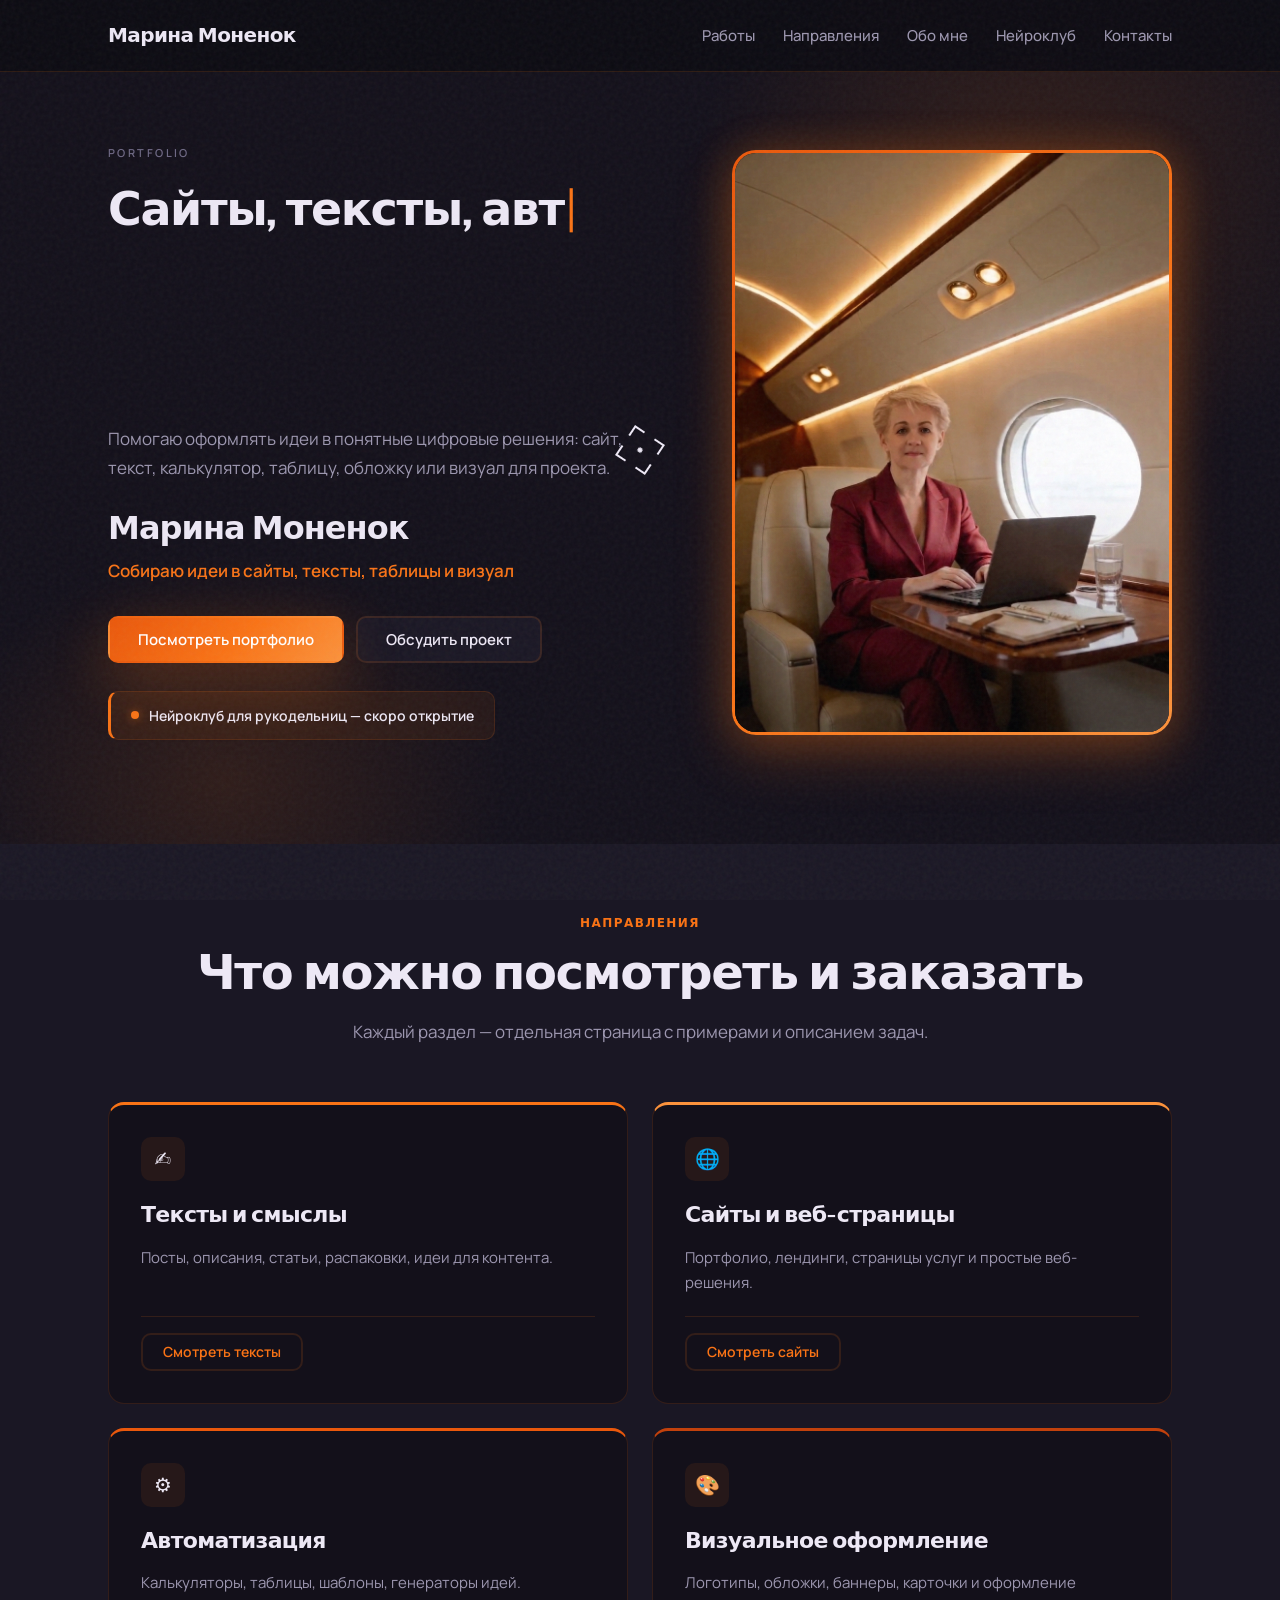
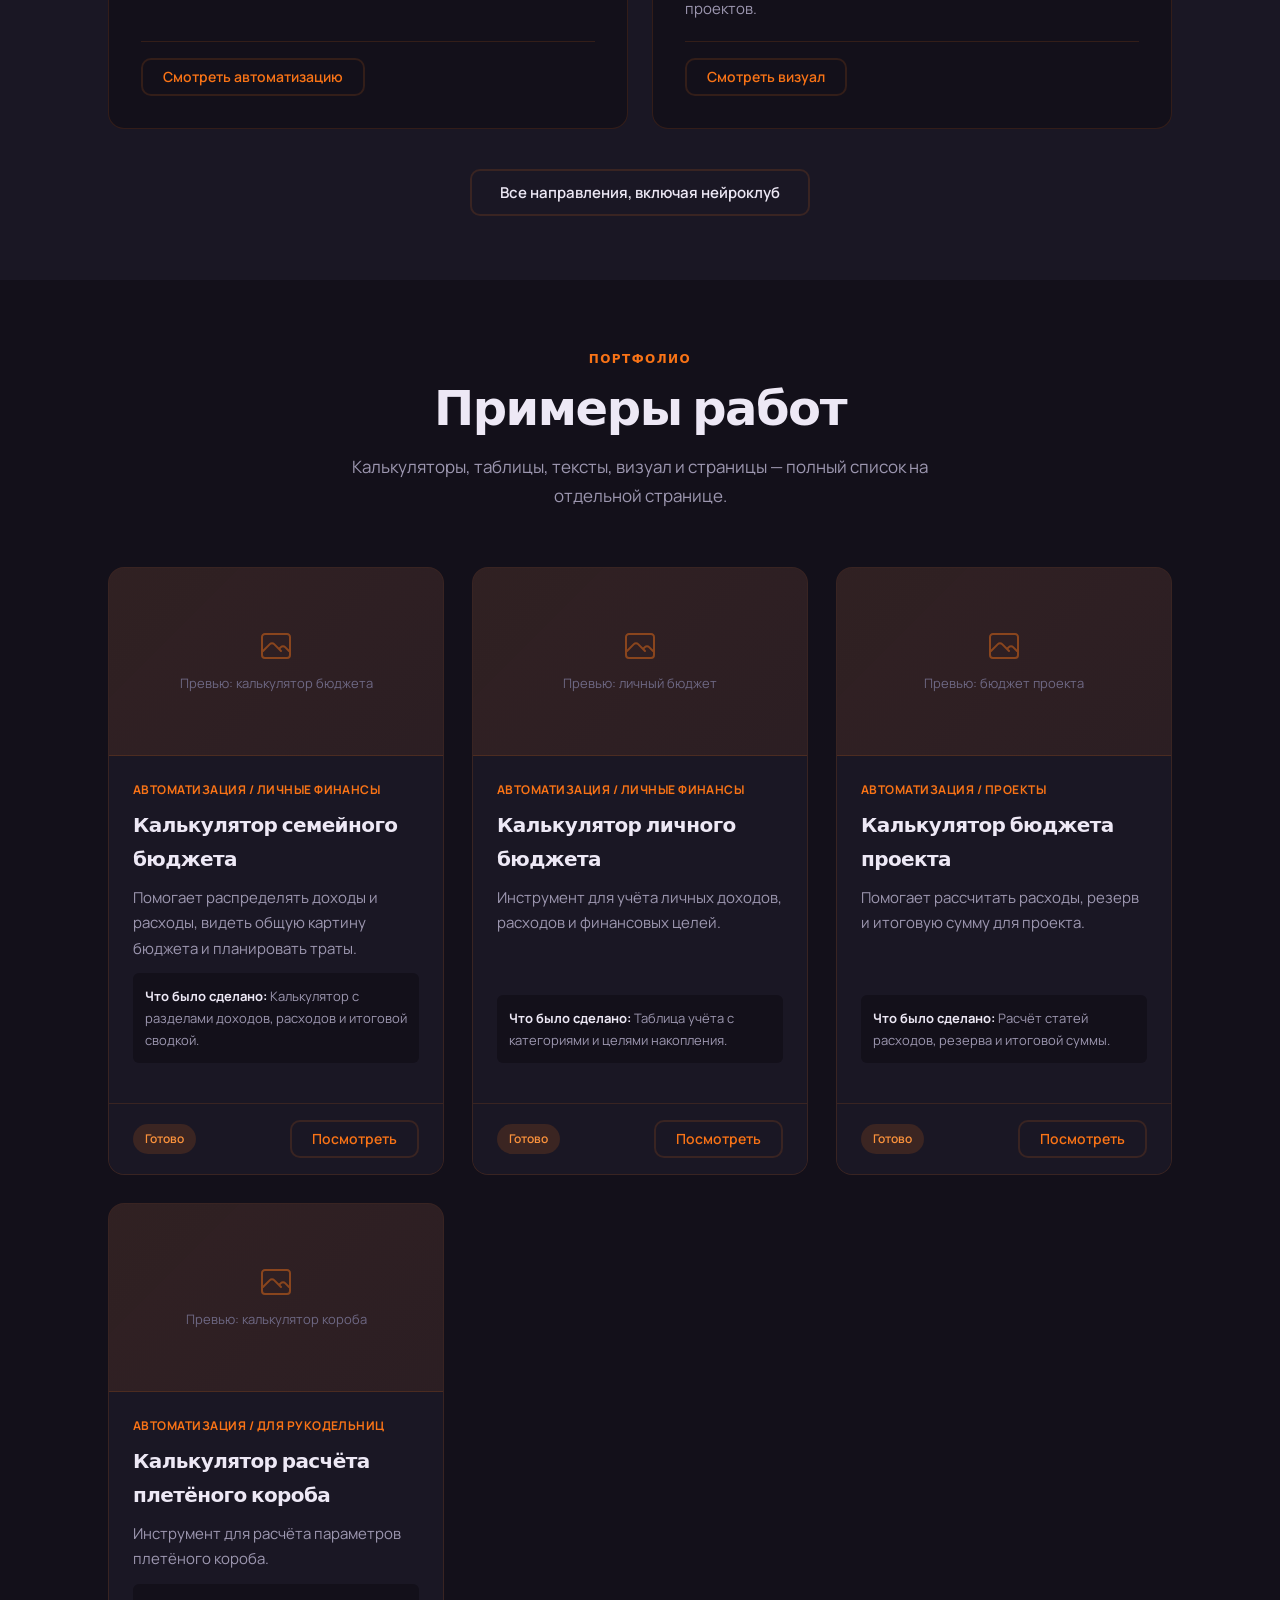
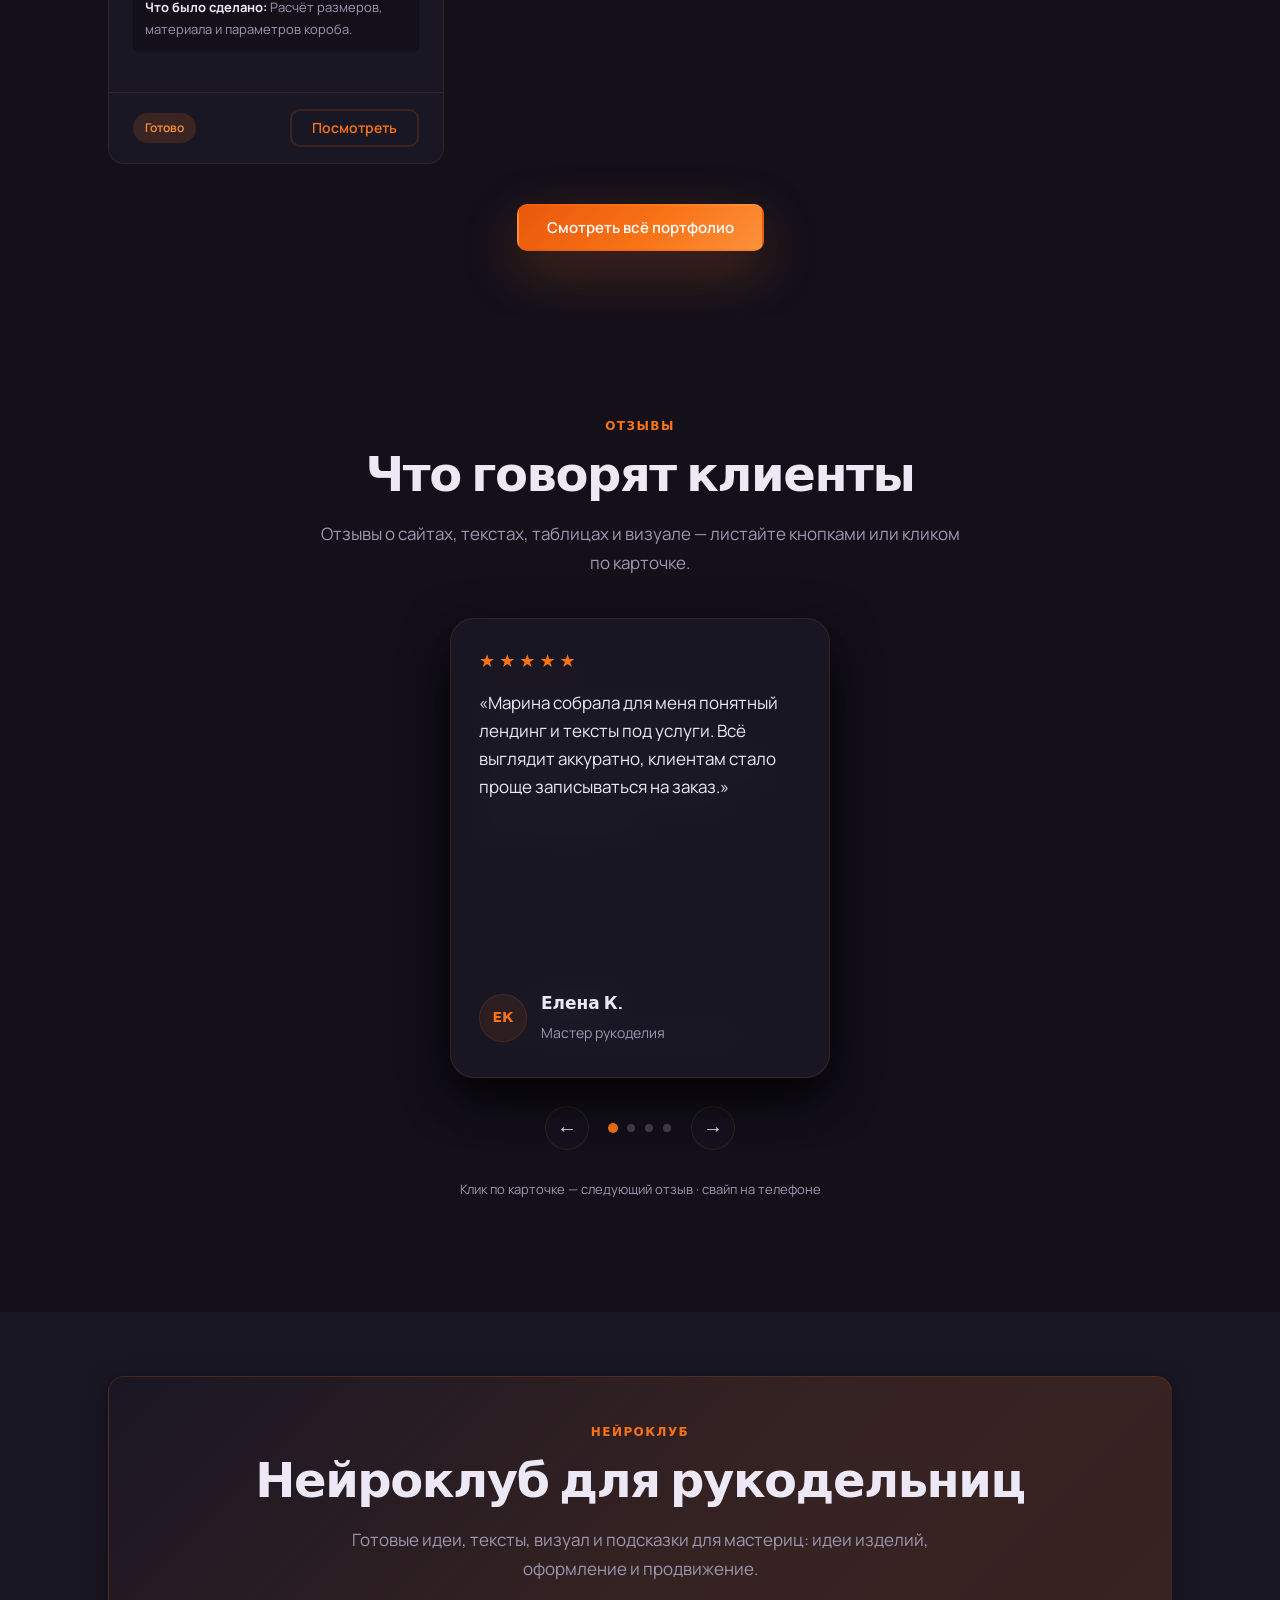
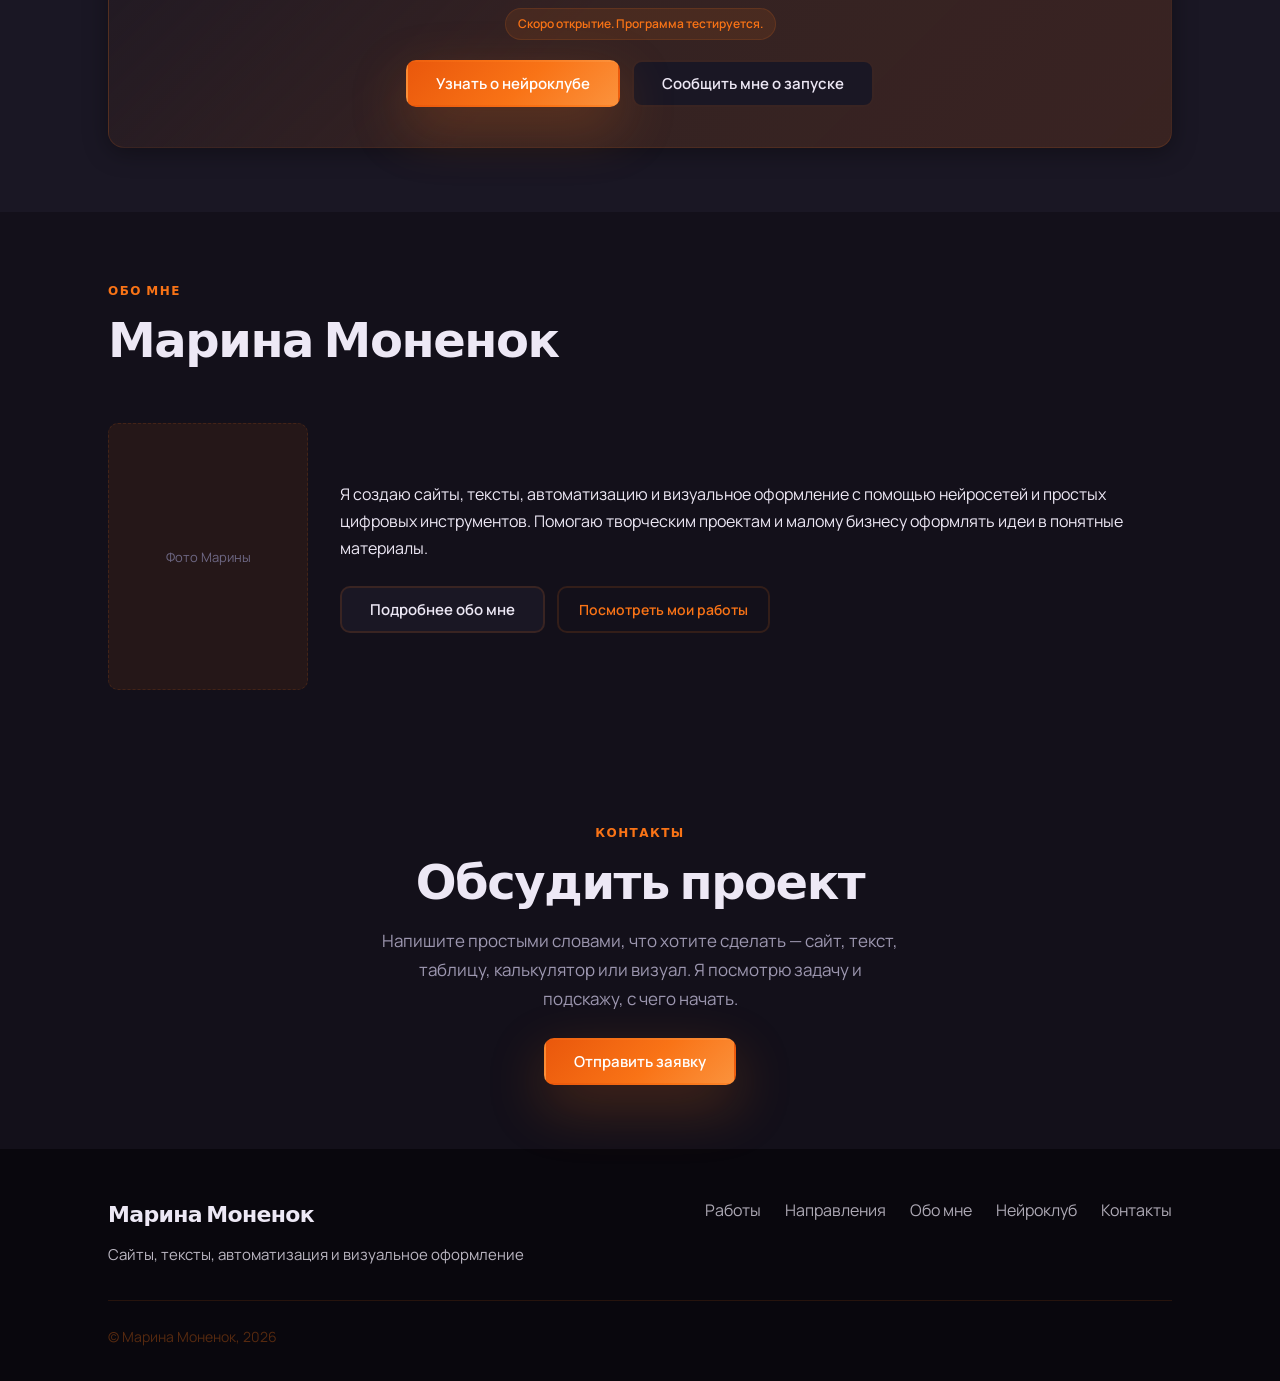
==== commit cb33357e: "анимация, фото" ====
--- a/index.html
+++ b/index.html
@@ -7,8 +7,9 @@
   <title>Марина Моненок — сайты, тексты, автоматизация и визуал</title>
   <link rel="preconnect" href="https://fonts.googleapis.com">
   <link rel="preconnect" href="https://fonts.gstatic.com" crossorigin>
-  <link href="https://fonts.googleapis.com/css2?family=Cormorant+Garamond:ital,wght@0,500;0,600;0,700;1,500&family=Manrope:wght@400;500;600;700&display=swap" rel="stylesheet">
+  <link href="https://fonts.googleapis.com/css2?family=Syne:wght@500;600;700;800&family=Manrope:wght@400;500;600;700&display=swap" rel="stylesheet">
   <link rel="stylesheet" href="css/styles.css">
+  <link rel="stylesheet" href="css/reviews.css">
 </head>
 <body data-page="home">
 
@@ -21,13 +22,26 @@
       <div class="container">
         <div class="hero__grid">
           <div class="hero__content">
-            <div class="hero__badge">
-              <span>Сайты</span><span>тексты</span><span>автоматизация</span><span>визуал</span>
-            </div>
-            <h1 class="hero__name">Марина Моненок</h1>
+            <p class="hero__eyebrow"><a href="portfolio.html">Portfolio</a></p>
+            <h1 class="hero__headline">
+              <span
+                class="text-type"
+                id="hero-typewriter"
+                data-texts='["Сайты, тексты, автоматизация и визуал для творческих проектов и малого бизнеса"]'
+                data-typing-speed="95"
+                data-deleting-speed="35"
+                data-pause-duration="2200"
+                data-loop="true"
+                data-variable-speed="true"
+                data-hide-cursor-while-deleting="true"
+              >
+                <span class="text-type__content" id="hero-typewriter-text"></span><span class="text-type__cursor" aria-hidden="true">|</span>
+              </span>
+              <span class="visually-hidden">Сайты, тексты, автоматизация и визуал для творческих проектов и малого бизнеса</span>
+            </h1>
+            <p class="hero__subtitle">Помогаю оформлять идеи в понятные цифровые решения: сайт, текст, калькулятор, таблицу, обложку или визуал для проекта.</p>
+            <p class="hero__name">Марина Моненок</p>
             <p class="hero__tagline">Собираю идеи в сайты, тексты, таблицы и визуал</p>
-            <p class="hero__title">Сайты, тексты, автоматизация и визуал для творческих проектов и малого бизнеса</p>
-            <p class="hero__subtitle">Помогаю оформлять идеи в понятные цифровые решения: сайт, текст, калькулятор, таблицу, обложку или визуал для проекта.</p>
             <div class="hero__actions btn-group">
               <a href="portfolio.html" class="btn btn--primary">Посмотреть портфолио</a>
               <a href="contacts.html" class="btn btn--secondary">Обсудить проект</a>
@@ -38,27 +52,21 @@
             </a>
           </div>
           <div class="hero__visual">
-            <div class="hero__collage">
-              <div class="hero__collage-frame">
-                <div class="hero__collage-windows">
-                  <div class="hero__window hero__window--site">
-                    <p class="hero__window-label">Сайт</p>
-                    <div class="hero__window-placeholder">Заглушка: макет сайта</div>
-                  </div>
-                  <div class="hero__window">
-                    <p class="hero__window-label">Таблица</p>
-                    <div class="hero__window-placeholder">Заглушка: таблица</div>
-                  </div>
-                  <div class="hero__window">
-                    <p class="hero__window-label">Текст</p>
-                    <div class="hero__window-placeholder">Заглушка: текст</div>
-                  </div>
-                </div>
-                <div class="hero__collage-photo img-placeholder img-placeholder--wide">
-                  <span>Фото Марины или рабочий визуал</span>
+            <figure class="hero__photo-wrap">
+              <div class="hero__photo-frame">
+                <div class="hero__photo-inner">
+                  <img
+                    src="images/marina-hero.jpg"
+                    alt="Марина Моненок — сайты, тексты, автоматизация и визуал"
+                    class="hero__photo"
+                    width="768"
+                    height="1024"
+                    loading="eager"
+                    decoding="async"
+                  >
                 </div>
               </div>
-            </div>
+            </figure>
           </div>
         </div>
       </div>
@@ -123,6 +131,30 @@
         <div id="portfolio-grid" class="portfolio-grid" data-limit="4"></div>
         <div class="preview-more">
           <a href="portfolio.html" class="btn btn--primary">Смотреть всё портфолио</a>
+        </div>
+      </div>
+    </section>
+
+    <!-- Отзывы -->
+    <section id="reviews" class="section section--reviews">
+      <div class="container">
+        <header class="section-header section-header--center">
+          <span class="section-label">Отзывы</span>
+          <h2 class="section-title">Что говорят клиенты</h2>
+          <p class="section-subtitle">Отзывы о сайтах, текстах, таблицах и визуале — листайте кнопками или кликом по карточке.</p>
+        </header>
+        <div class="reviews-carousel" id="reviews-carousel">
+          <div class="reviews-stack" id="reviews-stack" aria-live="polite"></div>
+          <div class="reviews-nav">
+            <button type="button" class="reviews-nav__btn reviews-nav__btn--prev cursor-target" id="reviews-prev" aria-label="Предыдущий отзыв">
+              <span aria-hidden="true">←</span>
+            </button>
+            <div class="reviews-dots" id="reviews-dots" role="tablist" aria-label="Выбор отзыва"></div>
+            <button type="button" class="reviews-nav__btn reviews-nav__btn--next cursor-target" id="reviews-next" aria-label="Следующий отзыв">
+              <span aria-hidden="true">→</span>
+            </button>
+          </div>
+          <p class="reviews-hint">Клик по карточке — следующий отзыв · свайп на телефоне</p>
         </div>
       </div>
     </section>
@@ -182,7 +214,11 @@
   <div id="site-footer"></div>
 
   <script src="js/layout.js"></script>
+  <script src="js/animations.js"></script>
+  <script src="js/hero-typewriter.js"></script>
   <script src="js/portfolio-data.js"></script>
   <script src="js/main.js"></script>
+  <script src="js/reviews-data.js"></script>
+  <script src="js/reviews-stack.js"></script>
 </body>
 </html>
--- a/css/styles.css
+++ b/css/styles.css
@@ -1,6 +1,6 @@
 ﻿/* ============================================================
    Марина Моненок — AI Creator Portfolio (2026)
-   Dark studio — спелая вишня + лаванда
+   Dark studio — оранжевый акцент
    ============================================================ */
 
 :root {
@@ -14,17 +14,11 @@
   --text-muted: #9D97B0;
   --stone: #6E6884;
 
-  /* Спелая вишня */
-  --cherry: #C73E68;
-  --cherry-hover: #E04F7A;
-  --cherry-deep: #9A1F4B;
-
-  /* Лаванда */
-  --lavender: #A78BFA;
-  --lavender-soft: #C4B5FD;
-  --lavender-muted: #7C6BB8;
-
-  --brand-cherry: var(--cherry-deep);
+  /* Оранж */
+  --orange: #F97316;
+  --orange-soft: #FB923C;
+  --orange-deep: #EA580C;
+  --orange-muted: #C2410C;
 
   /* Алиасы совместимости */
   --milk: var(--bg-base);
@@ -32,28 +26,23 @@
   --graphite: var(--text-primary);
   --ink: #09070D;
 
-  --ai-iris: var(--lavender);
-  --ai-iris-hover: var(--lavender-soft);
-  --ai-teal: var(--lavender-soft);
-  --ai-teal-hover: #DDD6FE;
-  --ai-void: var(--bg-deep);
-  --ai-lilac: rgba(167, 139, 250, 0.14);
-  --ai-mist: rgba(167, 139, 250, 0.08);
-  --champagne: rgba(167, 139, 250, 0.32);
-
-  --border-light: rgba(167, 139, 250, 0.12);
-  --border-strong: rgba(199, 62, 104, 0.32);
+  --accent-tint: rgba(249, 115, 22, 0.14);
+  --accent-mist: rgba(249, 115, 22, 0.08);
+  --champagne: rgba(249, 115, 22, 0.32);
+
+  --border-light: rgba(249, 115, 22, 0.14);
+  --border-strong: rgba(249, 115, 22, 0.35);
   --field-white: #16131F;
 
   --shadow-soft: 0 16px 48px rgba(0, 0, 0, 0.5);
   --shadow-card: 0 4px 24px rgba(0, 0, 0, 0.35);
-  --shadow-lift: 0 20px 56px rgba(199, 62, 104, 0.28);
-  --shadow-glow: 0 0 40px rgba(167, 139, 250, 0.22);
-
-  --gradient-cta: linear-gradient(135deg, var(--cherry) 0%, var(--lavender) 100%);
-  --gradient-cta-hover: linear-gradient(135deg, var(--cherry-hover) 0%, var(--lavender-soft) 100%);
-
-  --font-heading: 'Cormorant Garamond', Georgia, serif;
+  --shadow-lift: 0 20px 56px rgba(249, 115, 22, 0.25);
+  --shadow-glow: 0 0 40px rgba(249, 115, 22, 0.22);
+
+  --gradient-cta: linear-gradient(135deg, var(--orange-deep) 0%, var(--orange) 55%, var(--orange-soft) 100%);
+  --gradient-cta-hover: linear-gradient(135deg, var(--orange) 0%, var(--orange-soft) 100%);
+
+  --font-heading: 'Syne', system-ui, sans-serif;
   --font-body: 'Manrope', system-ui, sans-serif;
 
   --radius-sm: 6px;
@@ -80,6 +69,12 @@
   color: var(--text-primary);
   background: var(--bg-deep);
   -webkit-font-smoothing: antialiased;
+}
+
+body.has-target-cursor,
+body.has-target-cursor a,
+body.has-target-cursor button {
+  cursor: none !important;
 }
 
 body::before {
@@ -93,8 +88,8 @@
 }
 
 img { max-width: 100%; height: auto; display: block; }
-a { color: var(--lavender-soft); text-decoration: none; transition: color 0.2s ease; }
-a:hover { color: var(--cherry); }
+a { color: var(--orange-soft); text-decoration: none; transition: color 0.2s ease; }
+a:hover { color: var(--orange-soft); }
 ul { list-style: none; }
 
 .container {
@@ -115,26 +110,44 @@
 }
 
 /* ============================================================
-   ТИПОГРАФИКА
+   ТИПОГРАФИКА — Syne для всех заголовков
    ============================================================ */
+h1, h2, h3, h4,
+.section-title,
+.subsection-title,
+.hero__headline,
+.hero__name,
+.direction-card__title,
+.portfolio-card__title,
+.header__logo,
+.footer__brand,
+.contact__info h2,
+.contact__info h3,
+.format-card h3,
+.step__title,
+.example-item__content h3,
+.example-item__content h4 {
+  font-family: var(--font-heading);
+  font-weight: 700;
+  letter-spacing: -0.03em;
+}
+
 .section-label {
   display: inline-block;
+  font-family: var(--font-heading);
   font-size: 0.75rem;
   font-weight: 700;
-  letter-spacing: 0.14em;
+  letter-spacing: 0.12em;
   text-transform: uppercase;
-  color: var(--lavender);
+  color: var(--orange);
   margin-bottom: 14px;
 }
 
 .section-title {
-  font-family: var(--font-heading);
   font-size: clamp(2.125rem, 4.2vw, 3rem);
-  font-weight: 600;
-  line-height: 1.12;
+  line-height: 1.08;
   color: var(--graphite);
   margin-bottom: 18px;
-  letter-spacing: -0.01em;
 }
 
 .section-subtitle {
@@ -149,9 +162,8 @@
 .section-header--center .section-subtitle { margin-left: auto; margin-right: auto; }
 
 .subsection-title {
-  font-family: var(--font-heading);
   font-size: 1.375rem;
-  font-weight: 600;
+  line-height: 1.15;
   margin-bottom: 20px;
   color: var(--graphite);
 }
@@ -177,6 +189,8 @@
 }
 
 .btn--primary {
+  position: relative;
+  overflow: hidden;
   background: var(--gradient-cta);
   color: #FFFFFF;
   border-color: transparent;
@@ -196,32 +210,32 @@
   border-color: var(--border-light);
 }
 .btn--secondary:hover {
-  border-color: var(--ai-iris);
-  color: var(--ai-iris);
+  border-color: var(--orange);
+  color: var(--orange);
   background: var(--warm-white);
   box-shadow: var(--shadow-card);
 }
 
 .btn--gold {
-  background: var(--cherry);
+  background: var(--orange-deep);
   color: #FFFFFF;
-  border-color: var(--cherry);
+  border-color: var(--orange-deep);
 }
 .btn--gold:hover {
-  background: var(--cherry-hover);
+  background: var(--orange);
   color: #FFFFFF;
   box-shadow: var(--shadow-glow);
 }
 
 .btn--outline {
   background: transparent;
-  color: var(--ai-iris);
-  border-color: var(--ai-lilac);
+  color: var(--orange);
+  border-color: var(--accent-tint);
 }
 .btn--outline:hover {
-  background: var(--ai-iris);
+  background: var(--orange);
   color: #FFFFFF;
-  border-color: var(--ai-iris);
+  border-color: var(--orange);
 }
 
 .btn--outline-light {
@@ -230,9 +244,9 @@
   border-color: var(--border-light);
 }
 .btn--outline-light:hover {
-  border-color: var(--ai-iris);
-  color: var(--ai-iris);
-  background: var(--ai-mist);
+  border-color: var(--orange);
+  color: var(--orange);
+  background: var(--accent-mist);
   box-shadow: var(--shadow-card);
 }
 
@@ -248,7 +262,7 @@
   justify-content: center;
   flex-direction: column;
   gap: 10px;
-  background: var(--ai-mist);
+  background: var(--accent-mist);
   border: 1px dashed var(--border-light);
   border-radius: var(--radius-md);
   color: var(--stone);
@@ -261,14 +275,14 @@
   width: 32px;
   height: 32px;
   opacity: 0.45;
-  stroke: var(--ai-iris);
+  stroke: var(--orange);
 }
 
 .img-placeholder--preview {
   aspect-ratio: 16 / 10;
   width: 100%;
   margin-bottom: 16px;
-  background: linear-gradient(135deg, rgba(199, 62, 104, 0.1), rgba(167, 139, 250, 0.08));
+  background: linear-gradient(135deg, rgba(249, 115, 22, 0.1), rgba(249, 115, 22, 0.08));
 }
 
 .img-placeholder--square { aspect-ratio: 1; }
@@ -300,12 +314,10 @@
 }
 
 .header__logo {
-  font-family: var(--font-heading);
   font-size: 1.25rem;
-  font-weight: 600;
   color: var(--graphite);
 }
-.header__logo:hover { color: var(--cherry); }
+.header__logo:hover { color: var(--orange); }
 
 .nav { display: flex; align-items: center; gap: 32px; }
 .nav__list { display: flex; gap: 28px; }
@@ -325,7 +337,7 @@
   transition: width 0.25s ease;
 }
 .nav__link:hover,
-.nav__link--active { color: var(--lavender-soft); }
+.nav__link--active { color: var(--orange-soft); }
 .nav__link:hover::after,
 .nav__link--active::after { width: 100%; }
 
@@ -373,7 +385,7 @@
   right: -8%;
   width: 55%;
   height: 75%;
-  background: radial-gradient(ellipse at center, rgba(199, 62, 104, 0.16) 0%, transparent 68%);
+  background: radial-gradient(ellipse at center, rgba(249, 115, 22, 0.14) 0%, transparent 68%);
   pointer-events: none;
 }
 
@@ -384,7 +396,7 @@
   left: -5%;
   width: 45%;
   height: 55%;
-  background: radial-gradient(ellipse, rgba(167, 139, 250, 0.12) 0%, transparent 70%);
+  background: radial-gradient(ellipse, rgba(249, 115, 22, 0.12) 0%, transparent 70%);
   pointer-events: none;
 }
 
@@ -393,17 +405,28 @@
   z-index: 1;
 }
 
+.hero__content {
+  text-align: left;
+  justify-self: start;
+  width: 100%;
+  max-width: 580px;
+}
+
+.hero__actions {
+  justify-content: flex-start;
+}
+
 .hero__content > * {
   animation: heroReveal 0.75s ease backwards;
 }
-.hero__badge { animation-delay: 0.05s; }
-.hero__name { animation-delay: 0.12s; }
-.hero__tagline { animation-delay: 0.18s; }
-.hero__title { animation-delay: 0.24s; }
-.hero__subtitle { animation-delay: 0.3s; }
+.hero__eyebrow { animation-delay: 0.04s; }
+.hero__headline { animation-delay: 0.1s; }
+.hero__subtitle { animation-delay: 0.18s; }
+.hero__name { animation-delay: 0.24s; }
+.hero__tagline { animation-delay: 0.3s; }
 .hero__actions { animation-delay: 0.38s; }
 .hero__notice { animation-delay: 0.46s; }
-.hero__collage-frame { animation: heroReveal 0.85s ease 0.2s backwards; }
+.hero__photo-frame { animation: heroReveal 0.85s ease 0.2s backwards; }
 
 .hero__visual {
   position: relative;
@@ -417,33 +440,110 @@
   align-items: center;
 }
 
-.hero__badge {
-  display: inline-flex;
-  flex-wrap: wrap;
-  gap: 4px 12px;
-  padding: 8px 18px;
-  background: var(--warm-white);
-  border: 1px solid var(--border-light);
-  border-radius: 100px;
-  font-size: 0.8125rem;
+.hero__eyebrow {
+  font-family: var(--font-body);
+  font-size: 0.6875rem;
   font-weight: 600;
+  letter-spacing: 0.22em;
+  text-transform: uppercase;
+  color: var(--stone);
+  margin-bottom: 20px;
+  text-align: left;
+}
+
+.hero__eyebrow a {
+  color: inherit;
+  text-decoration: none;
+  transition: color 0.2s ease;
+}
+
+.hero__eyebrow a:hover {
+  color: var(--orange);
+}
+
+.hero__headline {
+  font-size: clamp(1.875rem, 3.8vw, 2.875rem);
+  line-height: 1.2;
   color: var(--graphite);
-  margin-bottom: 28px;
-  letter-spacing: 0.02em;
-}
-
-.hero__tagline {
-  font-size: 1.125rem;
-  color: var(--cherry);
-  font-weight: 600;
-  margin-bottom: 20px;
+  margin-bottom: 22px;
+  max-width: 580px;
+  width: 100%;
+  text-align: left;
+}
+
+.hero__headline .text-type {
+  display: block;
+  width: 100%;
+  min-height: 4.8em;
+  text-align: left;
+}
+
+.text-type {
+  text-align: left;
+}
+
+.text-type__content {
+  display: inline;
+  color: inherit;
+  font-weight: inherit;
+}
+
+.text-type__cursor {
+  display: inline;
+  margin-left: 1px;
+  color: var(--orange);
+  font-weight: 400;
+  vertical-align: baseline;
+  animation: cursorBlink 0.5s ease-in-out infinite;
+}
+
+.text-type__cursor--hidden {
+  visibility: hidden;
+  animation: none;
+}
+
+@keyframes cursorBlink {
+  0%, 100% { opacity: 1; }
+  50% { opacity: 0; }
+}
+
+.visually-hidden {
+  position: absolute;
+  width: 1px;
+  height: 1px;
+  padding: 0;
+  margin: -1px;
+  overflow: hidden;
+  clip: rect(0, 0, 0, 0);
+  white-space: nowrap;
+  border: 0;
 }
 
 .hero__subtitle {
   font-size: 1.0625rem;
   color: var(--text-muted);
+  margin-bottom: 28px;
+  max-width: 520px;
+  line-height: 1.7;
+  text-align: left;
+}
+
+.hero__name {
+  font-size: clamp(1.5rem, 2.8vw, 2rem);
+  line-height: 1.15;
+  color: var(--graphite);
+  margin-bottom: 10px;
+  text-align: left;
+}
+
+.hero__tagline {
+  font-size: 1.0625rem;
+  font-weight: 600;
+  color: var(--orange);
   margin-bottom: 32px;
   max-width: 480px;
+  line-height: 1.5;
+  text-align: left;
 }
 
 .hero__notice {
@@ -452,9 +552,9 @@
   gap: 10px;
   margin-top: 28px;
   padding: 12px 20px;
-  background: var(--ai-mist);
-  border: 1px solid var(--border-light);
-  border-left: 3px solid var(--lavender);
+  background: var(--accent-mist);
+  border: 1px solid var(--border-light);
+  border-left: 3px solid var(--orange);
   border-radius: var(--radius-md);
   font-size: 0.875rem;
   font-weight: 600;
@@ -462,9 +562,9 @@
 }
 .hero__notice-dot {
   width: 8px; height: 8px;
-  background: var(--cherry);
+  background: var(--orange);
   border-radius: 50%;
-  box-shadow: 0 0 10px rgba(199, 62, 104, 0.55);
+  box-shadow: 0 0 10px rgba(249, 115, 22, 0.55);
   animation: pulse 2.5s infinite;
 }
 
@@ -474,81 +574,58 @@
   opacity: 0.4;
 }
 
-.hero__name {
-  font-family: var(--font-heading);
-  font-size: clamp(2.5rem, 5vw, 3.75rem);
-  font-weight: 600;
-  line-height: 1.08;
-  color: var(--graphite);
-  margin-bottom: 10px;
-}
-
-.hero__title {
-  font-family: var(--font-heading);
-  font-size: clamp(1.35rem, 2.5vw, 1.85rem);
-  font-weight: 500;
-  line-height: 1.35;
-  margin-bottom: 16px;
-}
-
-.hero__collage {
+.hero__photo-wrap {
   position: relative;
-  min-height: 420px;
-}
-
-.hero__collage-windows {
-  display: grid;
-  grid-template-columns: 1fr 1fr;
-  gap: 14px;
-}
-
-.hero__window--site { grid-column: span 2; min-height: 130px; }
-
-.hero__collage-frame {
+  max-width: 440px;
+  margin: 0 0 0 auto;
+}
+
+.hero__photo-frame {
   position: relative;
-  background: var(--warm-white);
   border-radius: var(--radius-xl);
-  padding: 28px;
-  border: 1px solid var(--border-light);
-  box-shadow: var(--shadow-soft);
-}
-
-.hero__window {
-  background: var(--milk);
-  border-radius: var(--radius-md);
-  padding: 16px;
-  border: 1px solid var(--border-light);
-  min-height: 100px;
-  transition: box-shadow 0.25s, transform 0.25s;
-}
-.hero__window:hover {
-  box-shadow: var(--shadow-card);
-  transform: translateY(-2px);
-}
-
-.hero__window-label {
-  font-size: 0.6875rem;
-  font-weight: 700;
-  text-transform: uppercase;
-  letter-spacing: 0.08em;
-  color: var(--cherry);
-  margin-bottom: 8px;
-}
-.hero__window-placeholder {
-  height: 60px;
-  background: var(--ai-mist);
-  border-radius: var(--radius-sm);
-  border: 1px dashed var(--border-light);
-  display: flex;
-  align-items: center;
-  justify-content: center;
-  font-size: 0.75rem;
-  color: var(--stone);
-}
-.hero__window--site .hero__window-placeholder { height: 80px; }
-
-.hero__collage-photo {
-  margin-top: 14px;
+  padding: 3px;
+  background: var(--gradient-cta);
+  box-shadow: var(--shadow-lift), var(--shadow-glow);
+  overflow: hidden;
+}
+
+.hero__photo-frame::before {
+  content: '';
+  position: absolute;
+  inset: -24px -16px -16px;
+  background:
+    radial-gradient(ellipse at 30% 20%, rgba(249, 115, 22, 0.2) 0%, transparent 55%),
+    radial-gradient(ellipse at 80% 90%, rgba(249, 115, 22, 0.16) 0%, transparent 50%);
+  z-index: -1;
+  pointer-events: none;
+}
+
+.hero__photo-inner {
+  position: relative;
+  border-radius: calc(var(--radius-xl) - 3px);
+  overflow: hidden;
+  line-height: 0;
+  background: var(--bg-deep);
+}
+
+.hero__photo-inner::after {
+  content: '';
+  position: absolute;
+  inset: 0;
+  background: linear-gradient(
+    180deg,
+    transparent 60%,
+    rgba(13, 11, 18, 0.28) 100%
+  );
+  pointer-events: none;
+}
+
+.hero__photo {
+  width: 100%;
+  height: auto;
+  display: block;
+  object-fit: cover;
+  object-position: center top;
 }
 
 /* 2. Направления */
@@ -564,31 +641,32 @@
 .direction-card {
   background: var(--milk);
   border: 1px solid var(--border-light);
-  border-top: 3px solid var(--cherry);
+  border-top: 3px solid var(--orange);
   border-radius: var(--radius-lg);
   padding: 32px;
   display: flex;
   flex-direction: column;
-  transition: box-shadow 0.3s, transform 0.3s;
-}
-.direction-card:nth-child(2) { border-top-color: var(--lavender); }
-.direction-card:nth-child(3) { border-top-color: var(--lavender-soft); }
-.direction-card:nth-child(4) { border-top-color: var(--cherry-deep); }
+  transition: box-shadow 0.35s ease, transform 0.35s ease, border-color 0.3s ease;
+}
+.direction-card:nth-child(2) { border-top-color: var(--orange-soft); }
+.direction-card:nth-child(3) { border-top-color: var(--orange-deep); }
+.direction-card:nth-child(4) { border-top-color: var(--orange-muted); }
 
 .direction-card:hover {
-  box-shadow: var(--shadow-soft);
+  border-color: rgba(249, 115, 22, 0.35);
+  box-shadow: var(--shadow-soft), 0 0 0 1px rgba(249, 115, 22, 0.12);
   transform: translateY(-3px);
 }
 
 .direction-card--neuroclub {
-  background: linear-gradient(135deg, var(--bg-base) 0%, rgba(199, 62, 104, 0.1) 50%, rgba(167, 139, 250, 0.12) 100%);
-  border-top-color: var(--lavender);
+  background: linear-gradient(135deg, var(--bg-base) 0%, rgba(249, 115, 22, 0.1) 50%, rgba(249, 115, 22, 0.12) 100%);
+  border-top-color: var(--orange);
   border-color: var(--border-light);
 }
 
 .direction-card__icon {
   width: 44px; height: 44px;
-  background: var(--ai-mist);
+  background: var(--accent-mist);
   border-radius: var(--radius-md);
   display: flex;
   align-items: center;
@@ -608,9 +686,7 @@
   flex-grow: 1;
 }
 .direction-card__title {
-  font-family: var(--font-heading);
   font-size: 1.375rem;
-  font-weight: 600;
   margin-bottom: 10px;
 }
 
@@ -645,11 +721,11 @@
   border: 1px solid var(--border-light);
   border-radius: 100px;
   cursor: pointer;
-  transition: all 0.2s;
+  transition: all 0.25s cubic-bezier(0.4, 0, 0.2, 1);
 }
 .filter-btn:hover {
-  border-color: var(--cherry);
-  color: var(--cherry);
+  border-color: var(--orange);
+  color: var(--orange);
   box-shadow: var(--shadow-card);
 }
 .filter-btn--active {
@@ -657,7 +733,10 @@
   color: #FFFFFF;
   border-color: transparent;
   box-shadow: var(--shadow-lift);
-}
+  transform: scale(1.03);
+}
+.filter-btn:active { transform: scale(0.97); }
+.filter-btn--active:active { transform: scale(1); }
 
 .portfolio-grid {
   display: grid;
@@ -673,9 +752,14 @@
   overflow: hidden;
   display: flex;
   flex-direction: column;
-  transition: box-shadow 0.3s, transform 0.3s;
+  transition: opacity 0.4s ease, transform 0.4s ease, box-shadow 0.35s ease;
 }
 .portfolio-card--hidden { display: none; }
+.portfolio-card--hiding {
+  opacity: 0;
+  transform: scale(0.96) translateY(8px);
+  pointer-events: none;
+}
 
 .portfolio-card__preview {
   margin-bottom: 0;
@@ -683,20 +767,23 @@
   border: none;
   border-bottom: 1px solid var(--border-light);
   aspect-ratio: 16 / 9;
+  overflow: hidden;
+  transition: transform 0.45s cubic-bezier(0.22, 1, 0.36, 1);
 }
 
 .portfolio-card__body { padding: 24px; flex-grow: 1; display: flex; flex-direction: column; }
 
 .portfolio-card__title {
-  font-family: var(--font-heading);
   font-size: 1.25rem;
-  font-weight: 600;
   margin-bottom: 8px;
 }
 
 .portfolio-card:hover {
   box-shadow: var(--shadow-soft), 0 10px 36px rgba(0, 0, 0, 0.35);
   transform: translateY(-3px);
+}
+.portfolio-card:hover .portfolio-card__preview {
+  transform: scale(1.03);
 }
 
 .portfolio-card__category {
@@ -704,7 +791,7 @@
   font-weight: 700;
   text-transform: uppercase;
   letter-spacing: 0.04em;
-  color: var(--cherry);
+  color: var(--orange);
   margin-bottom: 8px;
 }
 .portfolio-card__desc {
@@ -765,13 +852,13 @@
   height: 10px;
   margin: 0 auto 12px;
   border-radius: 50%;
-  background: var(--lavender);
+  background: var(--orange);
 }
 .text-flow__dot--purple {
-  background: var(--lavender-soft);
+  background: var(--orange-soft);
 }
 .text-flow__dot--cherry {
-  background: var(--cherry);
+  background: var(--orange);
 }
 .text-flow__title {
   font-size: 1rem;
@@ -787,7 +874,7 @@
 .text-flow__arrow {
   display: flex;
   align-items: center;
-  color: var(--ai-iris);
+  color: var(--orange);
   font-weight: 700;
   font-size: 1.25rem;
   padding: 0 4px;
@@ -804,7 +891,7 @@
   z-index: 1;
 }
 .before-after__label { color: var(--champagne); }
-.before-after__label--after { color: var(--cherry); }
+.before-after__label--after { color: var(--orange); }
 .before-after__block {
   margin-bottom: 20px;
   padding: 16px;
@@ -813,14 +900,14 @@
   border: 1px solid var(--border-light);
 }
 .before-after__block--after {
-  border: 2px solid var(--cherry);
-  border-top: 3px solid var(--lavender);
+  border: 2px solid var(--orange);
+  border-top: 3px solid var(--orange);
   box-shadow: var(--shadow-card);
 }
-.before-after__block--after .before-after__text { color: var(--cherry); font-weight: 500; }
+.before-after__block--after .before-after__text { color: var(--orange); font-weight: 500; }
 .before-after__divider {
   height: 1px;
-  background: linear-gradient(90deg, var(--cherry), var(--lavender));
+  background: linear-gradient(90deg, var(--orange-deep), var(--orange));
   margin: 16px 0;
   position: relative;
 }
@@ -831,7 +918,7 @@
   transform: translateY(-50%);
   background: var(--milk);
   padding-left: 12px;
-  color: var(--cherry);
+  color: var(--orange);
   font-weight: 700;
 }
 
@@ -840,7 +927,7 @@
 
 .sites-mockup {
   background: var(--ink);
-  border: 1px solid rgba(167, 139, 250, 0.2);
+  border: 1px solid rgba(249, 115, 22, 0.2);
   border-radius: var(--radius-xl);
   padding: 24px;
   position: relative;
@@ -851,13 +938,13 @@
 .sites-mockup__screen {
   background: rgba(26, 23, 36, 0.6);
   border-radius: var(--radius-md);
-  border: 1px solid rgba(167, 139, 250, 0.15);
+  border: 1px solid rgba(249, 115, 22, 0.15);
   overflow: hidden;
 }
 
 .sites-mockup__bar {
   height: 28px;
-  background: rgba(199, 62, 104, 0.25);
+  background: rgba(249, 115, 22, 0.25);
   display: flex;
   align-items: center;
   gap: 6px;
@@ -866,7 +953,7 @@
 .sites-mockup__dot {
   width: 8px; height: 8px;
   border-radius: 50%;
-  background: var(--lavender);
+  background: var(--orange);
   opacity: 0.85;
 }
 
@@ -877,7 +964,7 @@
   background: var(--warm-white);
   color: var(--graphite);
 }
-.section--automation .section-label { color: var(--cherry); }
+.section--automation .section-label { color: var(--orange); }
 .section--automation .section-title { color: var(--graphite); }
 .section--automation .section-subtitle { color: var(--text-muted); }
 
@@ -892,7 +979,7 @@
   font-weight: 600;
   font-size: 0.9375rem;
   margin-bottom: 4px;
-  color: var(--cherry);
+  color: var(--orange);
 }
 
 .automation-showcase {
@@ -901,24 +988,24 @@
   padding: 24px;
   color: var(--milk);
   min-height: 320px;
-  border: 1px solid rgba(154, 31, 75, 0.12);
+  border: 1px solid rgba(234, 88, 12, 0.12);
   box-shadow: var(--shadow-soft);
 }
 .automation-showcase__header {
-  border-bottom-color: rgba(167, 139, 250, 0.25);
+  border-bottom-color: rgba(249, 115, 22, 0.25);
 }
 .automation-showcase__title { color: var(--milk); }
 
 .automation-table-mock th {
-  background: rgba(199, 62, 104, 0.28);
+  background: rgba(249, 115, 22, 0.28);
   color: var(--text-primary);
 }
 .automation-table-mock td {
-  border-bottom-color: rgba(167, 139, 250, 0.12);
+  border-bottom-color: rgba(249, 115, 22, 0.12);
   color: rgba(237, 232, 245, 0.9);
 }
 .automation-table-mock td:last-child {
-  color: var(--lavender-soft);
+  color: var(--orange-soft);
   font-weight: 600;
 }
 
@@ -927,11 +1014,11 @@
   border-color: var(--border-light);
 }
 .section--automation .info-box {
-  background: rgba(154, 31, 75, 0.12);
-  border-left-color: var(--cherry);
+  background: rgba(234, 88, 12, 0.12);
+  border-left-color: var(--orange);
   color: var(--graphite);
 }
-.section--automation .info-box strong { color: var(--cherry); }
+.section--automation .info-box strong { color: var(--orange); }
 
 .texts-layout {
   display: grid;
@@ -1005,7 +1092,7 @@
   justify-content: space-between;
   margin-bottom: 16px;
   padding-bottom: 12px;
-  border-bottom: 2px solid rgba(167, 139, 250, 0.2);
+  border-bottom: 2px solid rgba(249, 115, 22, 0.2);
 }
 .automation-showcase__title { font-weight: 700; font-size: 0.9375rem; }
 
@@ -1066,7 +1153,7 @@
 }
 .neuroclub-mini__icon {
   width: 40px; height: 40px;
-  background: rgba(167, 139, 250, 0.18);
+  background: rgba(249, 115, 22, 0.18);
   border-radius: var(--radius-sm);
   display: flex;
   align-items: center;
@@ -1122,14 +1209,14 @@
   background: var(--warm-white);
   border-radius: var(--radius-md);
   border: 1px solid var(--border-light);
-  border-left: 3px solid var(--cherry);
+  border-left: 3px solid var(--orange);
 }
 .about__benefit h3,
 .about__benefit h4 {
   font-size: 0.9375rem;
   font-weight: 600;
   margin-bottom: 6px;
-  color: var(--ai-iris);
+  color: var(--orange);
 }
 
 /* 10. Как работать */
@@ -1139,8 +1226,8 @@
 }
 
 .format-card--accent {
-  border-color: var(--cherry);
-  background: linear-gradient(160deg, rgba(154, 31, 75, 0.12), var(--warm-white));
+  border-color: var(--orange);
+  background: linear-gradient(160deg, rgba(234, 88, 12, 0.12), var(--warm-white));
 }
 
 .formats-grid {
@@ -1158,7 +1245,7 @@
   display: flex;
   flex-direction: column;
   box-shadow:
-    0 8px 32px rgba(199, 62, 104, 0.15),
+    0 8px 32px rgba(249, 115, 22, 0.15),
     0 2px 8px rgba(0, 0, 0, 0.25);
   position: relative;
   z-index: 1;
@@ -1169,7 +1256,7 @@
   position: absolute;
   inset: 0;
   border-radius: inherit;
-  background: linear-gradient(160deg, rgba(154, 31, 75, 0.12) 0%, transparent 50%);
+  background: linear-gradient(160deg, rgba(234, 88, 12, 0.12) 0%, transparent 50%);
   pointer-events: none;
 }
 
@@ -1200,7 +1287,6 @@
 
 .contact__info h2,
 .contact__info h3 {
-  font-family: var(--font-heading);
   font-size: 1.625rem;
   margin-bottom: 16px;
   color: var(--graphite);
@@ -1289,7 +1375,6 @@
 .section-note { margin-top: 20px; font-size: 0.9375rem; color: var(--text-muted); }
 
 .footer__brand {
-  font-family: var(--font-heading);
   font-size: 1.375rem;
   margin-bottom: 8px;
 }
@@ -1304,7 +1389,7 @@
 .footer__nav { display: flex; gap: 24px; flex-wrap: wrap; }
 .footer__bottom {
   padding-top: 24px;
-  border-top: 1px solid rgba(167, 139, 250, 0.12);
+  border-top: 1px solid rgba(249, 115, 22, 0.12);
   font-size: 0.875rem;
 }
 
@@ -1342,7 +1427,7 @@
 
 .info-box--dark {
   background: var(--bg-elevated);
-  border-left-color: var(--lavender);
+  border-left-color: var(--orange);
   color: var(--text-primary);
 }
 .info-box--dark p { color: rgba(237, 232, 245, 0.92); }
@@ -1359,36 +1444,36 @@
 .form__input:focus,
 .form__textarea:focus {
   outline: none;
-  border-color: var(--lavender);
-  box-shadow: 0 0 0 3px rgba(167, 139, 250, 0.18);
+  border-color: var(--orange);
+  box-shadow: 0 0 0 3px rgba(249, 115, 22, 0.18);
 }
 
 .form__success {
   display: none;
   padding: 32px;
-  background: rgba(199, 62, 104, 0.15);
+  background: rgba(249, 115, 22, 0.15);
   border-radius: var(--radius-md);
-  color: var(--lavender-soft);
+  color: var(--orange-soft);
   font-weight: 600;
   text-align: center;
   font-size: 1.0625rem;
 }
 
-.status--ready { background: rgba(167, 139, 250, 0.15); color: var(--lavender-soft); }
-.status--testing { background: rgba(199, 62, 104, 0.15); color: var(--cherry); }
-.status--soon { background: rgba(167, 139, 250, 0.1); color: var(--lavender); border: 1px solid var(--border-light); }
-.status--developing { background: var(--ai-mist); color: var(--graphite); }
+.status--ready { background: rgba(249, 115, 22, 0.15); color: var(--orange-soft); }
+.status--testing { background: rgba(249, 115, 22, 0.15); color: var(--orange); }
+.status--soon { background: rgba(249, 115, 22, 0.1); color: var(--orange); border: 1px solid var(--border-light); }
+.status--developing { background: var(--accent-mist); color: var(--graphite); }
 
 .info-box {
   padding: 22px 26px;
-  background: var(--ai-mist);
+  background: var(--accent-mist);
   border-radius: var(--radius-md);
-  border-left: 4px solid var(--lavender);
+  border-left: 4px solid var(--orange);
   margin: 32px 0;
 }
 .info-box--neutral {
-  background: rgba(167, 139, 250, 0.1);
-  border-left-color: var(--cherry);
+  background: rgba(249, 115, 22, 0.1);
+  border-left-color: var(--orange);
 }
 
 .example-item__content p { font-size: 0.9375rem; color: var(--text-muted); }
@@ -1401,11 +1486,11 @@
 
 .footer__brand { color: var(--text-primary); }
 .footer__nav a { color: rgba(237, 232, 245, 0.72); }
-.footer__nav a:hover { color: var(--lavender-soft); }
+.footer__nav a:hover { color: var(--orange-soft); }
 .footer__bottom { color: var(--champagne); }
 
 .home-neuroclub-teaser {
-  background: linear-gradient(135deg, var(--bg-surface) 0%, rgba(199, 62, 104, 0.12) 50%, rgba(167, 139, 250, 0.14) 100%);
+  background: linear-gradient(135deg, var(--bg-surface) 0%, rgba(249, 115, 22, 0.12) 50%, rgba(249, 115, 22, 0.14) 100%);
   border-radius: var(--radius-lg);
   padding: 40px;
   text-align: center;
@@ -1423,8 +1508,16 @@
    ============================================================ */
 @media (max-width: 1024px) {
   .hero__grid { grid-template-columns: 1fr; }
-  .hero__visual { order: -1; min-height: 320px; }
-  .hero__collage { order: unset; min-height: 320px; }
+  .hero__visual { order: -1; }
+  .hero__content {
+    max-width: none;
+    text-align: left;
+    justify-self: stretch;
+  }
+  .hero__photo-wrap {
+    max-width: 360px;
+    margin: 0 auto 8px;
+  }
   .texts-layout { grid-template-columns: 1fr; }
   .text-flow {
     grid-template-columns: 1fr;
@@ -1490,8 +1583,7 @@
   .section--hero { min-height: auto; padding-bottom: 56px; }
   .btn-group { flex-direction: column; }
   .btn-group .btn { width: 100%; }
-  .hero__collage-windows { grid-template-columns: 1fr; }
-  .hero__window--site { grid-column: span 1; }
+  .hero__photo-wrap { max-width: 300px; }
   .contact__form-wrap { padding: 24px; }
 }
 
@@ -1511,7 +1603,7 @@
   color: var(--stone);
   margin-bottom: 8px;
 }
-.back-link:hover { color: var(--cherry); }
+.back-link:hover { color: var(--orange); }
 
 .page-intro {
   padding-bottom: 24px;
@@ -1555,3 +1647,105 @@
   .about-preview { grid-template-columns: 1fr; text-align: center; }
   .about-preview__photo { max-width: 200px; margin: 0 auto; }
 }
+
+/* ============================================================
+   АНИМАЦИИ
+   ============================================================ */
+@keyframes heroGlow {
+  0%, 100% { opacity: 0.55; transform: scale(1); }
+  50% { opacity: 1; transform: scale(1.06); }
+}
+
+@keyframes btnShimmer {
+  from { transform: translateX(-120%); }
+  to { transform: translateX(220%); }
+}
+
+body.page-enter {
+  opacity: 0;
+}
+
+body.page-enter--done {
+  opacity: 1;
+  transition: opacity 0.35s ease;
+}
+
+.reveal {
+  opacity: 0;
+  transform: translateY(28px);
+  transition:
+    opacity 0.65s cubic-bezier(0.22, 1, 0.36, 1) var(--reveal-delay, 0s),
+    transform 0.65s cubic-bezier(0.22, 1, 0.36, 1) var(--reveal-delay, 0s);
+}
+
+.reveal--visible {
+  opacity: 1;
+  transform: translateY(0);
+}
+
+.hero__photo-frame--glow::before {
+  animation: heroGlow 5s ease-in-out infinite;
+}
+
+.btn--primary::after {
+  content: '';
+  position: absolute;
+  inset: 0;
+  background: linear-gradient(
+    105deg,
+    transparent 35%,
+    rgba(255, 255, 255, 0.18) 50%,
+    transparent 65%
+  );
+  transform: translateX(-120%);
+  pointer-events: none;
+}
+
+.btn--primary:hover::after {
+  animation: btnShimmer 0.65s ease;
+}
+
+@media (prefers-reduced-motion: reduce) {
+  html { scroll-behavior: auto; }
+
+  body.page-enter,
+  body.page-enter--done {
+    opacity: 1;
+    transition: none;
+  }
+
+  .reveal {
+    opacity: 1;
+    transform: none;
+    transition: none;
+  }
+
+  .hero__content > *,
+  .hero__photo-frame {
+    animation: none;
+  }
+
+  .hero__photo-frame--glow::before {
+    animation: none;
+  }
+
+  .hero__notice-dot {
+    animation: none;
+  }
+
+  .btn--primary::after {
+    display: none;
+  }
+
+  .portfolio-card,
+  .portfolio-card--hiding,
+  .direction-card,
+  .filter-btn {
+    transition: none;
+    transform: none;
+  }
+
+  .portfolio-card:hover .portfolio-card__preview {
+    transform: none;
+  }
+}
--- a/css/reviews.css
+++ b/css/reviews.css
@@ -0,0 +1,274 @@
+/* ============================================================
+   ОТЗЫВЫ — интерактивная стопка карточек
+   ============================================================ */
+
+.section--reviews {
+  background: var(--bg-base);
+  overflow: clip;
+}
+
+.section--reviews .section-header {
+  margin-bottom: 40px;
+}
+
+.reviews-carousel {
+  display: flex;
+  flex-direction: column;
+  align-items: center;
+  gap: 28px;
+  padding-bottom: 16px;
+}
+
+.reviews-stack {
+  position: relative;
+  width: min(100%, 380px);
+  height: min(460px, 78vw);
+  min-height: 320px;
+}
+
+.review-card {
+  position: absolute;
+  inset: 0;
+  display: flex;
+  flex-direction: column;
+  justify-content: space-between;
+  gap: 28px;
+  padding: 32px 28px;
+  border-radius: var(--radius-xl);
+  border: 1px solid var(--border-light);
+  background: rgba(26, 23, 36, 0.92);
+  backdrop-filter: blur(12px);
+  box-shadow: var(--shadow-soft);
+  will-change: transform, opacity;
+  backface-visibility: hidden;
+  text-align: left;
+  cursor: pointer;
+  transition:
+    transform 0.45s cubic-bezier(0.22, 1, 0.36, 1),
+    opacity 0.35s ease;
+  transform-origin: center top;
+}
+
+.review-card--no-transition {
+  transition: none !important;
+}
+
+.review-card[data-stack-pos='0'] {
+  transform: translateY(0) scale(1);
+  opacity: 1;
+}
+
+.review-card[data-stack-pos='1'] {
+  transform: translateY(14px) scale(0.97);
+  opacity: 0.9;
+}
+
+.review-card[data-stack-pos='2'] {
+  transform: translateY(28px) scale(0.94);
+  opacity: 0.78;
+}
+
+.review-card[data-stack-pos='3'],
+.review-card[data-stack-pos='4'] {
+  transform: translateY(40px) scale(0.91);
+  opacity: 0;
+  pointer-events: none;
+}
+
+.review-card--exit {
+  transition:
+    transform 0.55s cubic-bezier(0.4, 0, 0.2, 1),
+    opacity 0.45s ease !important;
+  transform: translateY(-115%) scale(0.95) rotate(-5deg) !important;
+  opacity: 0 !important;
+  z-index: 999 !important;
+  pointer-events: none !important;
+}
+
+.review-card--exit-left {
+  transition:
+    transform 0.55s cubic-bezier(0.4, 0, 0.2, 1),
+    opacity 0.45s ease !important;
+  transform: translateY(-115%) scale(0.95) rotate(5deg) !important;
+  opacity: 0 !important;
+  z-index: 999 !important;
+  pointer-events: none !important;
+}
+
+.review-card__body {
+  display: flex;
+  flex-direction: column;
+  gap: 20px;
+}
+
+.review-stars {
+  display: flex;
+  gap: 4px;
+}
+
+.review-stars__icon {
+  font-size: 1.125rem;
+  line-height: 1;
+}
+
+.review-stars__icon--full,
+.review-stars__icon--half {
+  color: var(--orange);
+}
+
+.review-stars__icon--empty {
+  color: rgba(249, 115, 22, 0.22);
+}
+
+.review-stars__icon--half {
+  position: relative;
+}
+
+.review-card__quote {
+  font-size: 1.0625rem;
+  line-height: 1.65;
+  color: var(--text-primary);
+  font-style: normal;
+  margin: 0;
+}
+
+.review-card__author {
+  display: flex;
+  align-items: center;
+  gap: 14px;
+}
+
+.review-card__avatar {
+  width: 48px;
+  height: 48px;
+  border-radius: 50%;
+  display: flex;
+  align-items: center;
+  justify-content: center;
+  font-family: var(--font-heading);
+  font-size: 0.875rem;
+  font-weight: 700;
+  color: var(--orange);
+  background: var(--accent-mist);
+  border: 1px solid var(--border-light);
+  flex-shrink: 0;
+}
+
+.review-card__name {
+  display: block;
+  font-family: var(--font-heading);
+  font-size: 1.0625rem;
+  font-weight: 700;
+  font-style: normal;
+  color: var(--text-primary);
+  margin-bottom: 2px;
+}
+
+.review-card__role {
+  font-size: 0.875rem;
+  color: var(--text-muted);
+  margin: 0;
+}
+
+/* Навигация */
+.reviews-nav {
+  display: flex;
+  align-items: center;
+  justify-content: center;
+  gap: 20px;
+}
+
+.reviews-nav__btn {
+  display: flex;
+  align-items: center;
+  justify-content: center;
+  width: 44px;
+  height: 44px;
+  border-radius: 50%;
+  border: 1px solid var(--border-light);
+  background: rgba(26, 23, 36, 0.6);
+  color: var(--text-primary);
+  font-size: 1.25rem;
+  line-height: 1;
+  cursor: pointer;
+  transition:
+    border-color 0.2s ease,
+    background 0.2s ease,
+    color 0.2s ease,
+    transform 0.2s ease;
+}
+
+.reviews-nav__btn:hover {
+  border-color: var(--orange);
+  color: var(--orange);
+  background: rgba(249, 115, 22, 0.08);
+}
+
+.reviews-nav__btn:active {
+  transform: scale(0.94);
+}
+
+.reviews-dots {
+  display: flex;
+  align-items: center;
+  gap: 10px;
+}
+
+.reviews-dot {
+  width: 8px;
+  height: 8px;
+  padding: 0;
+  border: none;
+  border-radius: 50%;
+  background: rgba(237, 232, 245, 0.22);
+  cursor: pointer;
+  transition:
+    background 0.25s ease,
+    transform 0.25s ease;
+}
+
+.reviews-dot:hover {
+  background: rgba(249, 115, 22, 0.45);
+}
+
+.reviews-dot--active {
+  background: var(--orange);
+  transform: scale(1.25);
+}
+
+.reviews-hint {
+  font-size: 0.8125rem;
+  color: var(--text-muted);
+  text-align: center;
+  margin: 0;
+}
+
+@media (max-width: 768px) {
+  .reviews-stack {
+    width: 100%;
+    max-width: 520px;
+    height: auto;
+    min-height: 340px;
+  }
+
+  .review-card {
+    padding: 24px 22px;
+    gap: 22px;
+  }
+
+  .review-card__quote {
+    font-size: 1rem;
+  }
+
+  .reviews-hint {
+    padding: 0 12px;
+  }
+}
+
+@media (prefers-reduced-motion: reduce) {
+  .review-card,
+  .review-card--exit,
+  .review-card--exit-left {
+    transition: none !important;
+  }
+}
